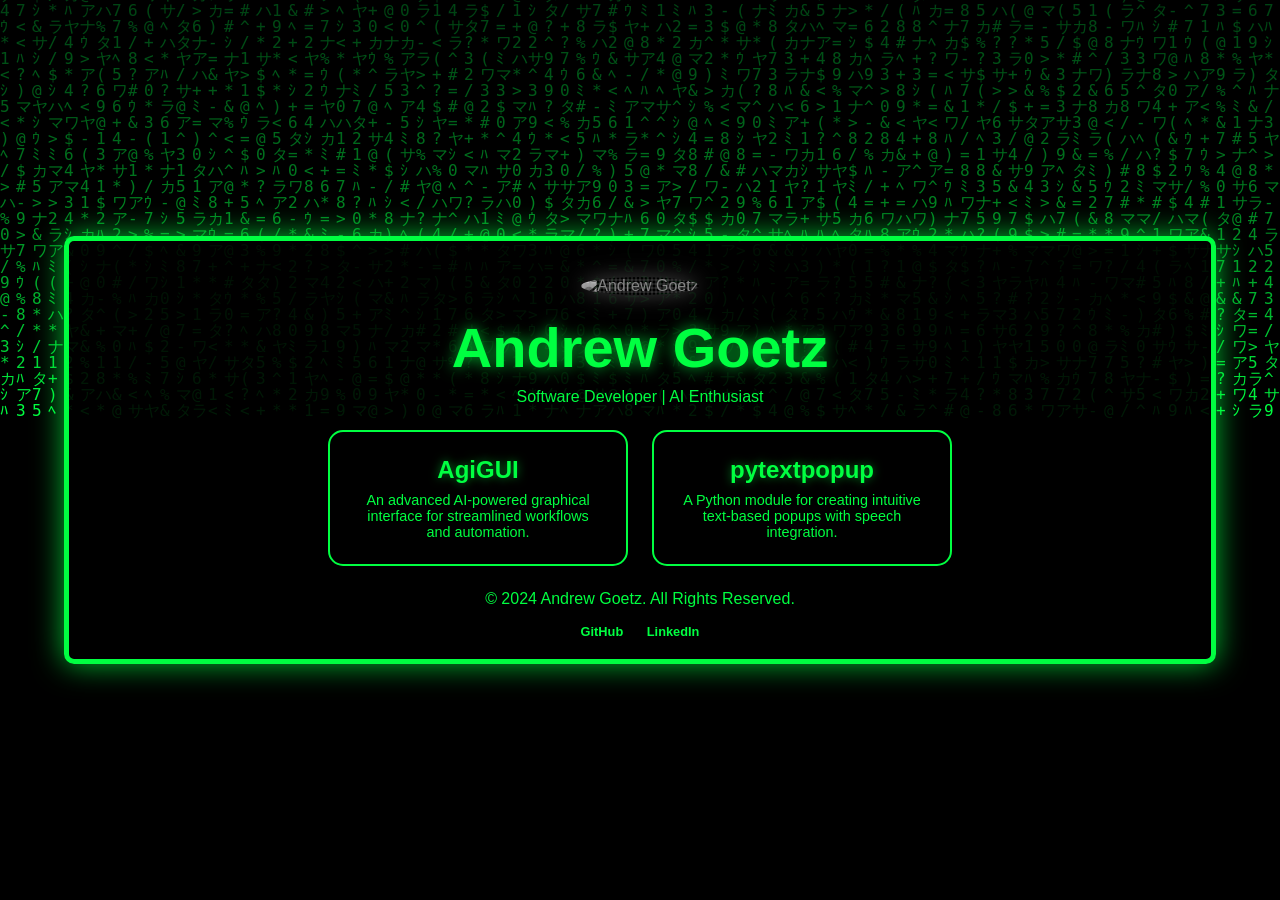
==== index.html @ 952d190f "Update index.html" ====
<!DOCTYPE html>
<html lang="en">
<head>
    <!-- Meta Tags -->
    <meta charset="UTF-8">
    <meta name="viewport" content="width=device-width, initial-scale=1.0">
    <title>Andrew Goetz | AI Developer</title>
    <style>
        /* General Styling */
        * {
            margin: 0;
            padding: 0;
            box-sizing: border-box;
            font-family: 'Roboto', sans-serif;
        }

        body {
            background-color: #000;
            color: #00FF41;
            display: flex;
            flex-direction: column;
            align-items: center;
            justify-content: center;
            min-height: 100vh;
            overflow-x: hidden;
        }

        /* Semi-Transparent Monitor */
        .monitor {
            width: 90%;
            max-width: 1200px;
            padding: 20px;
            background-color: rgba(0, 0, 0, 0.9);
            border: 5px solid #00FF41;
            border-radius: 10px;
            box-shadow: 0px 0px 30px rgba(0, 255, 65, 0.75);
            text-align: center;
            position: relative;
            z-index: 10;
        }

        header {
            margin-bottom: 1.5rem;
        }

        h1 {
            font-size: 2.5rem;
            font-weight: 800;
            color: #00FF41;
            text-shadow: 0px 0px 15px rgba(0, 255, 65, 0.75);
            animation: pulseGlow 2s infinite ease-in-out;
        }

        @keyframes pulseGlow {
            0%, 100% {
                text-shadow: 0px 0px 15px rgba(0, 255, 65, 0.75);
            }
            50% {
                text-shadow: 0px 0px 25px rgba(0, 255, 65, 1);
            }
        }

        p {
            font-size: 1rem;
            margin-top: 0.5rem;
            color: #00FF41;
        }

        .avatar {
            position: relative;
            border-radius: 50%;
            width: 120px;
            height: 120px;
            margin: 1rem auto;
            overflow: hidden;
            transition: transform 0.6s ease;
            box-shadow: 0 0 20px rgba(0, 255, 65, 0.5);
            /* Apply Matrix effect */
            filter: grayscale(100%) brightness(0.7) contrast(1.2) hue-rotate(90deg);
        }

        .avatar::after {
            content: '';
            position: absolute;
            top: 0;
            left: 0;
            width: 100%;
            height: 100%;
            /* Simulate Matrix code overlay using CSS gradients */
            background: repeating-linear-gradient(
                transparent,
                transparent 2px,
                rgba(0, 255, 65, 0.2) 2px,
                rgba(0, 255, 65, 0.2) 4px
            ),
            repeating-linear-gradient(
                90deg,
                transparent,
                transparent 2px,
                rgba(0, 255, 65, 0.2) 2px,
                rgba(0, 255, 65, 0.2) 4px
            );
            mix-blend-mode: overlay;
            pointer-events: none;
        }

        .avatar:hover {
            transform: scale(1.1) rotate(360deg);
        }

        /* Project Cards */
        .projects {
            margin-top: 1.5rem;
            display: flex;
            flex-direction: column;
            gap: 1.5rem;
            align-items: center;
        }

        .project {
            background-color: rgba(0, 0, 0, 0.9);
            padding: 1.5rem;
            border-radius: 15px;
            width: 100%;
            max-width: 300px;
            text-align: center;
            transition: transform 0.3s ease-in-out, box-shadow 0.3s ease;
            border: 2px solid #00FF41;
            color: inherit; /* Ensure text color is inherited */
            text-decoration: none; /* Remove underline from links */
            display: block;
        }

        .project:hover {
            transform: scale(1.05);
            box-shadow: 0px 0px 25px rgba(0, 255, 65, 0.7);
        }

        .project h2,
        .project p {
            text-decoration: none;
            font-weight: normal; /* Ensure text is not bold */
        }

        .project h2 {
            font-size: 1.5rem;
            color: #00FF41;
            text-shadow: 0 0 10px rgba(0, 255, 65, 0.5);
            font-weight: bold; /* Keep the project title bold */
        }

        .project p {
            margin-top: 0.5rem;
            font-size: 0.9rem;
            color: #00FF41;
        }

        /* Hyperlink Styling */
        a {
            color: #00FF41;
            text-decoration: none;
        }

        /* Apply bold font weight to specific links */
        .footer-link {
            font-weight: bold;
        }

        /* Underline on hover for footer links */
        .footer-link:hover {
            text-decoration: underline;
        }

        footer {
            margin-top: 1.5rem;
            color: #888;
            font-size: 0.8rem;
        }

        .social-links {
            margin-top: 1rem;
        }

        .social-links a {
            margin: 0 10px;
            color: #00FF41;
            text-decoration: none;
            transition: transform 0.3s ease;
            font-weight: bold;
        }

        .social-links a:hover {
            transform: scale(1.1);
            text-decoration: underline;
        }

        /* Matrix Falling Code */
        .matrix-canvas {
            position: fixed;
            top: 0;
            left: 0;
            width: 100%;
            height: 100%;
            z-index: -1;
            background: #000;
        }

        /* Media Queries for Larger Screens */
        @media (min-width: 768px) {
            h1 {
                font-size: 3rem;
            }
            .projects {
                flex-direction: row;
                flex-wrap: wrap;
                justify-content: center;
            }
            .project {
                width: calc(50% - 1rem);
            }
        }

        @media (min-width: 1024px) {
            h1 {
                font-size: 3.5rem;
            }
            .project {
                width: calc(33.333% - 1rem);
            }
        }
    </style>
</head>
<body>

<canvas class="matrix-canvas"></canvas>

<div class="monitor">
    <header>
        <img src="https://avatars.githubusercontent.com/u/8998358?s=400&u=fa784999fd34e27a6d430477d4981aa7e7bd2e00&v=4" alt="Andrew Goetz" class="avatar">
        <h1>Andrew Goetz</h1>
        <p>Software Developer | AI Enthusiast</p>
    </header>

    <main class="projects">
        <a href="https://www.agigui.com" target="_blank" class="project">
            <h2>AgiGUI</h2>
            <p>An advanced AI-powered graphical interface for streamlined workflows and automation.</p>
        </a>
        <a href="https://pypi.org/project/pytextpopup/" target="_blank" class="project">
            <h2>pytextpopup</h2>
            <p>A Python module for creating intuitive text-based popups with speech integration.</p>
        </a>
    </main>

    <footer>
        <p>&copy; 2024 Andrew Goetz. All Rights Reserved.</p>
        <div class="social-links">
            <a href="https://github.com/andrew-goetz-com" target="_blank" class="footer-link">GitHub</a>
            <a href="https://www.linkedin.com/in/andrewgoetz/" target="_blank" class="footer-link">LinkedIn</a>
        </div>
    </footer>
</div>

<!-- Matrix Falling Code Effect -->
<script>
    const canvas = document.querySelector('.matrix-canvas');
    const ctx = canvas.getContext('2d');

    // Matrix characters from the movie (Japanese katakana and other symbols)
    const matrixChars = 'アカサタナハマヤラワ0123456789ﾊﾐﾍｳｼ*+-/<=>?@#$%^&*()';
    const fontSize = 16;
    let columns;
    let drops;

    // Function to initialize the canvas and drops
    function initializeMatrix() {
        // Full screen canvas
        canvas.width = window.innerWidth;
        canvas.height = window.innerHeight;

        columns = Math.floor(canvas.width / fontSize);
        // Reset drops array
        drops = Array(columns).fill(0);
    }

    // Draw the characters
    function drawMatrix() {
        // Fade the canvas slightly to create the trail effect
        ctx.fillStyle = 'rgba(0, 0, 0, 0.05)';
        ctx.fillRect(0, 0, canvas.width, canvas.height);

        ctx.fillStyle = '#00FF41'; // Green code
        ctx.font = `${fontSize}px monospace`;

        // Loop over drops
        for (let i = 0; i < drops.length; i++) {
            const text = matrixChars.charAt(Math.floor(Math.random() * matrixChars.length));
            const x = i * fontSize;
            const y = drops[i] * fontSize;

            ctx.fillText(text, x, y);

            // Reset drop to top after it passes the bottom randomly
            if (y > canvas.height && Math.random() > 0.975) {
                drops[i] = 0;
            }

            // Increment Y coordinate
            drops[i]++;
        }
    }

    // Initialize and start the animation
    initializeMatrix();
    setInterval(drawMatrix, 50);

    // Reinitialize on window resize
    window.addEventListener('resize', () => {
        initializeMatrix();
    });
</script>

</body>
</html>
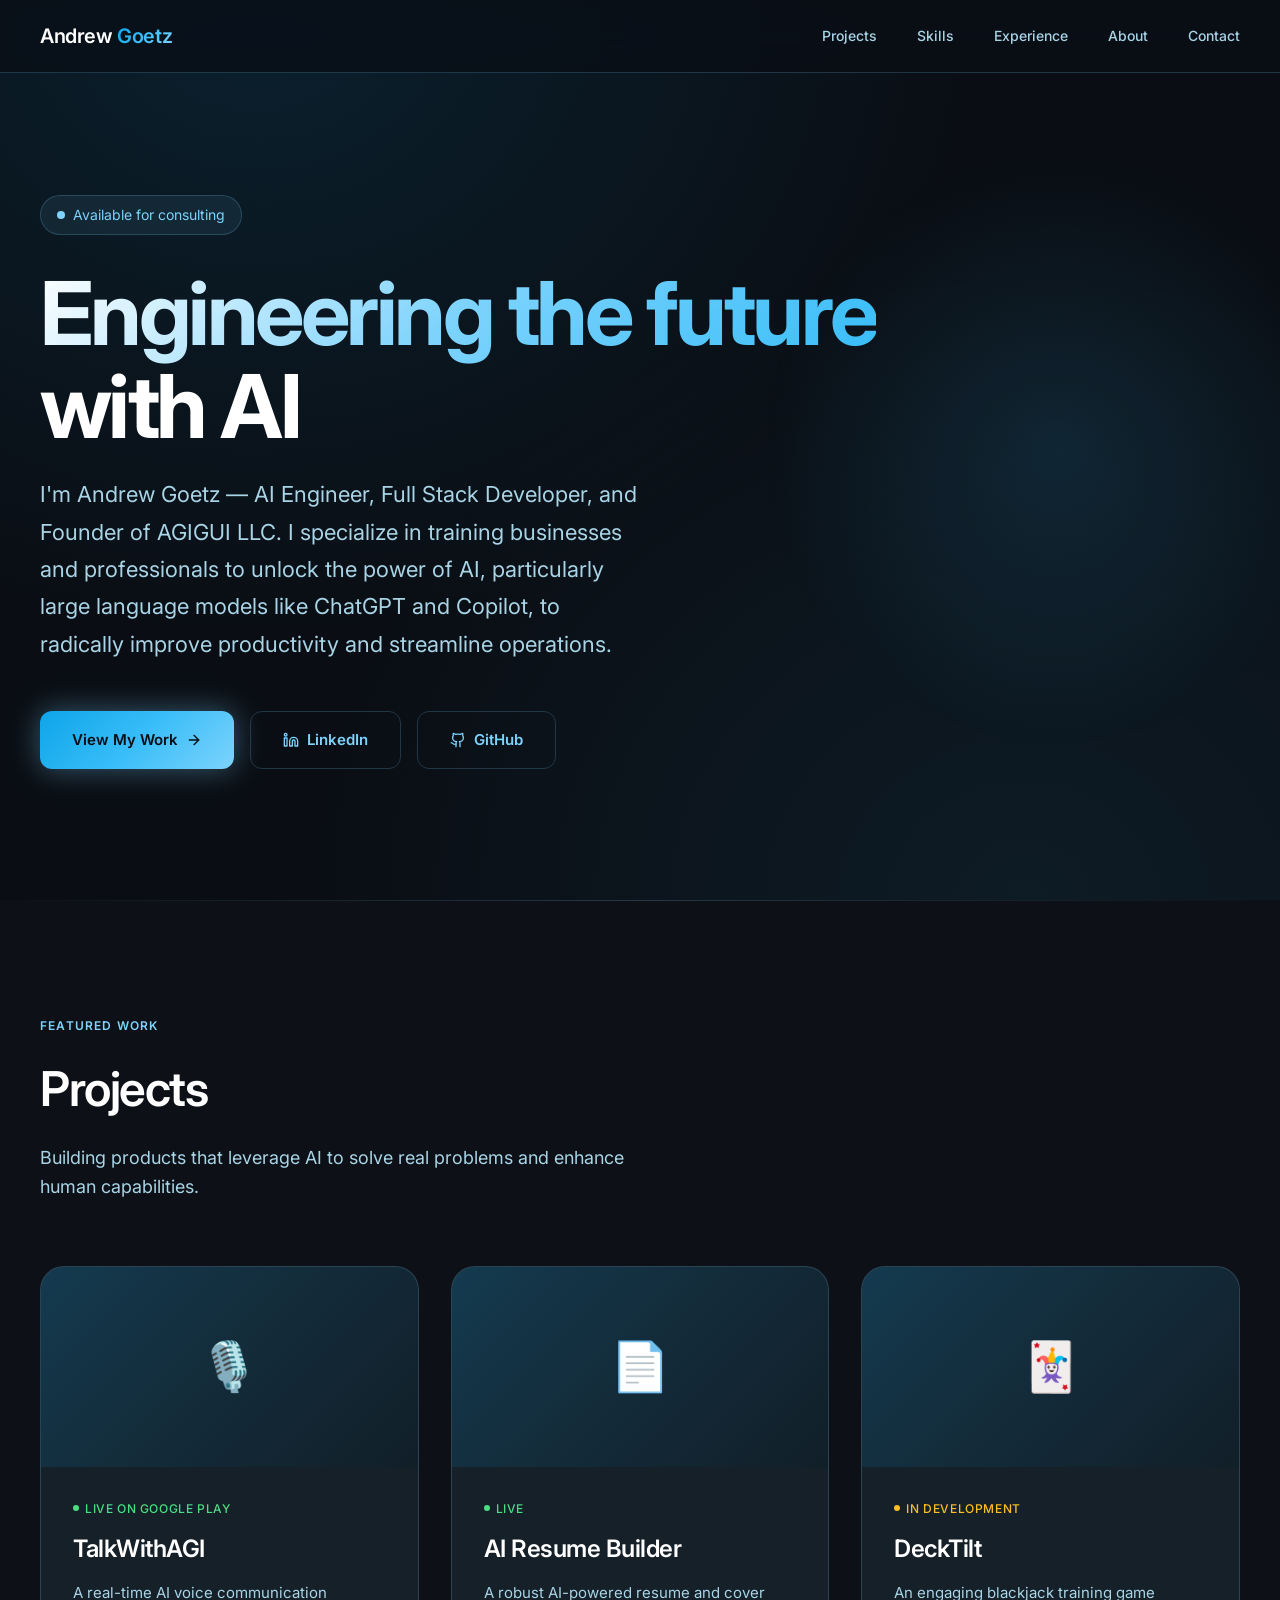
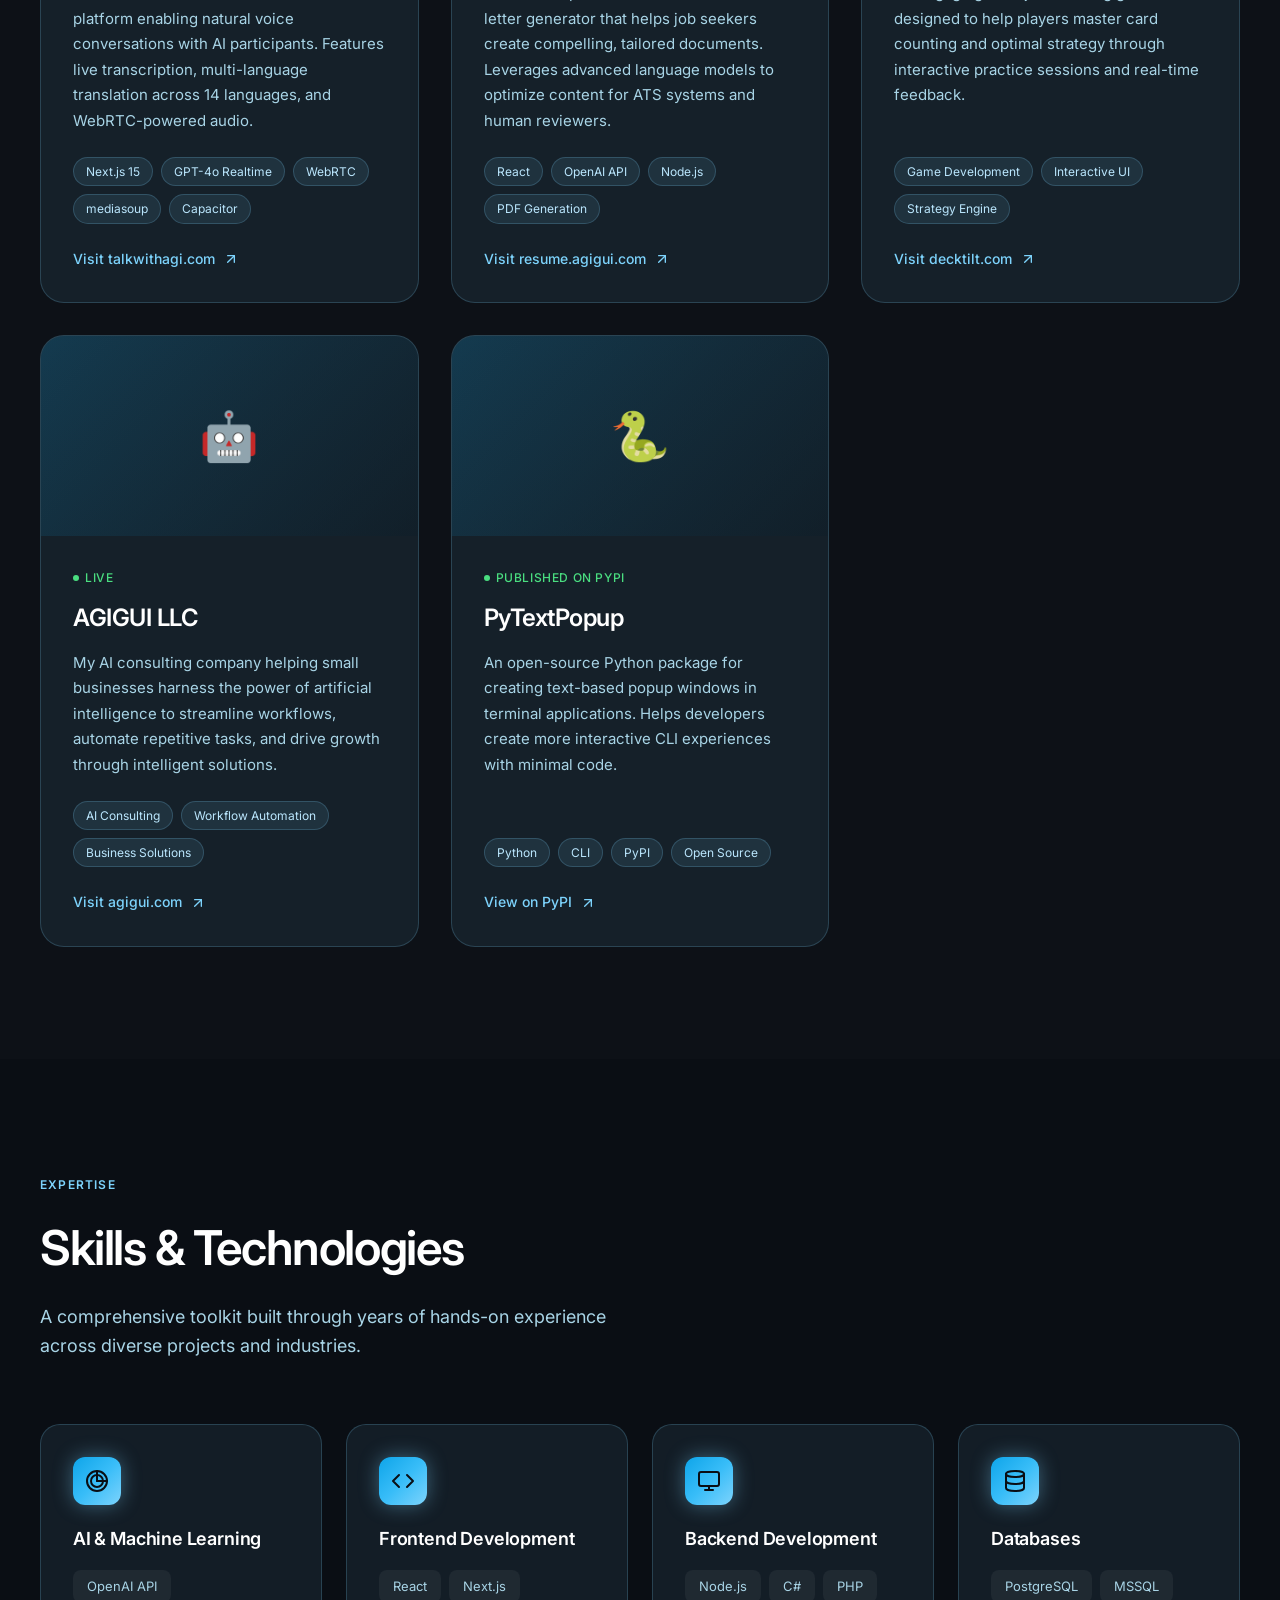
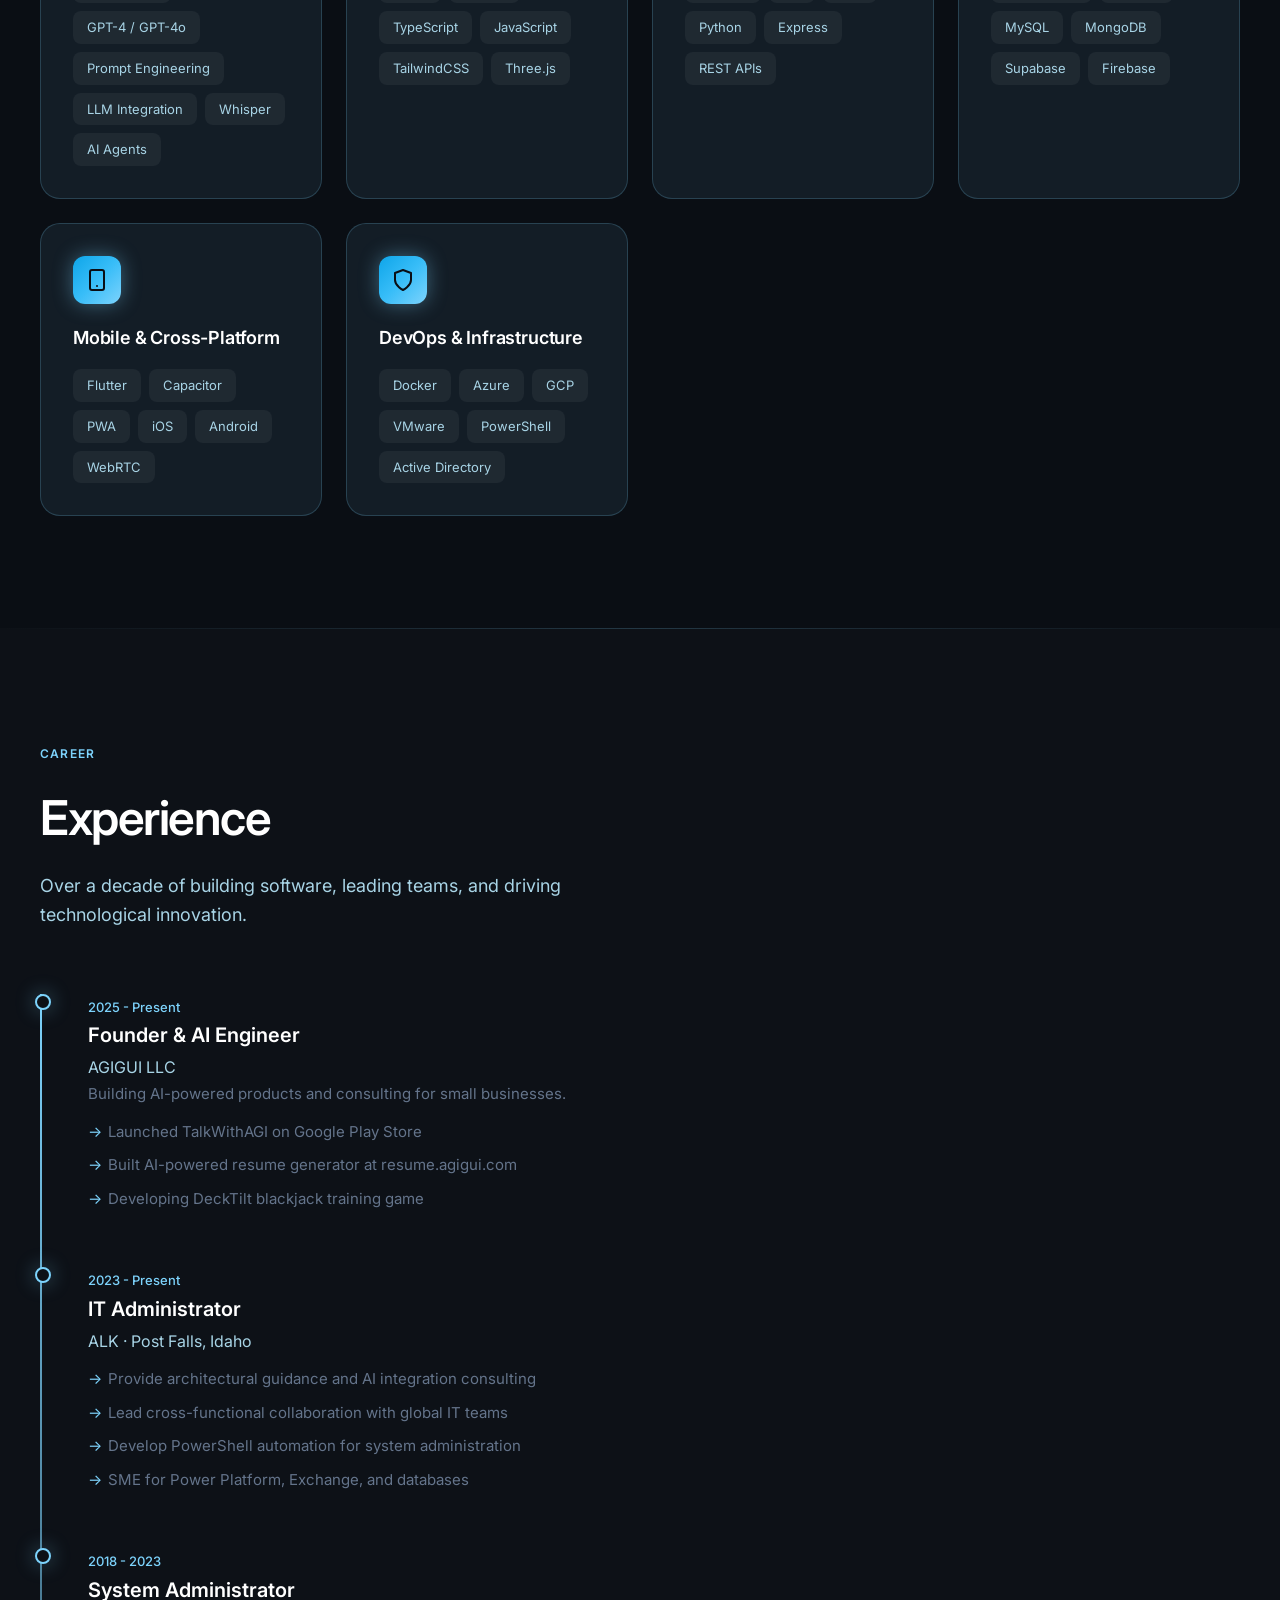
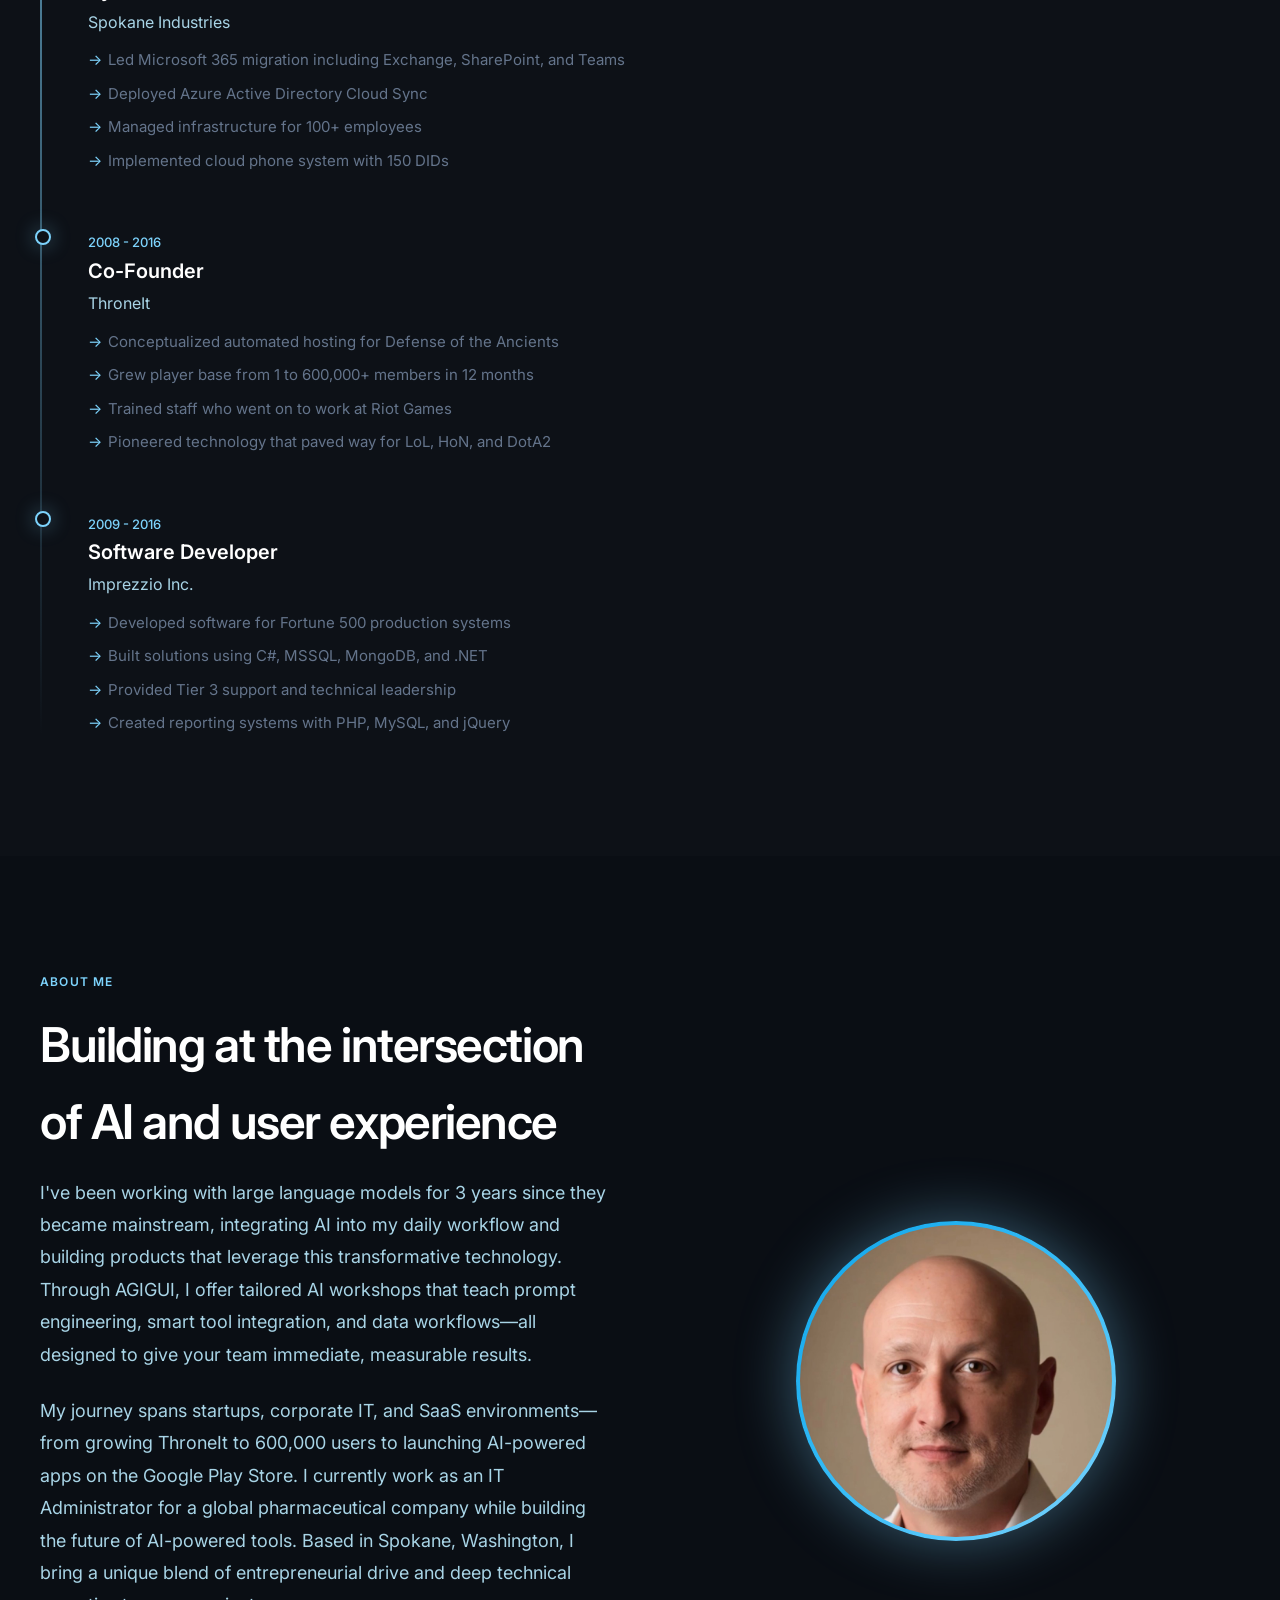
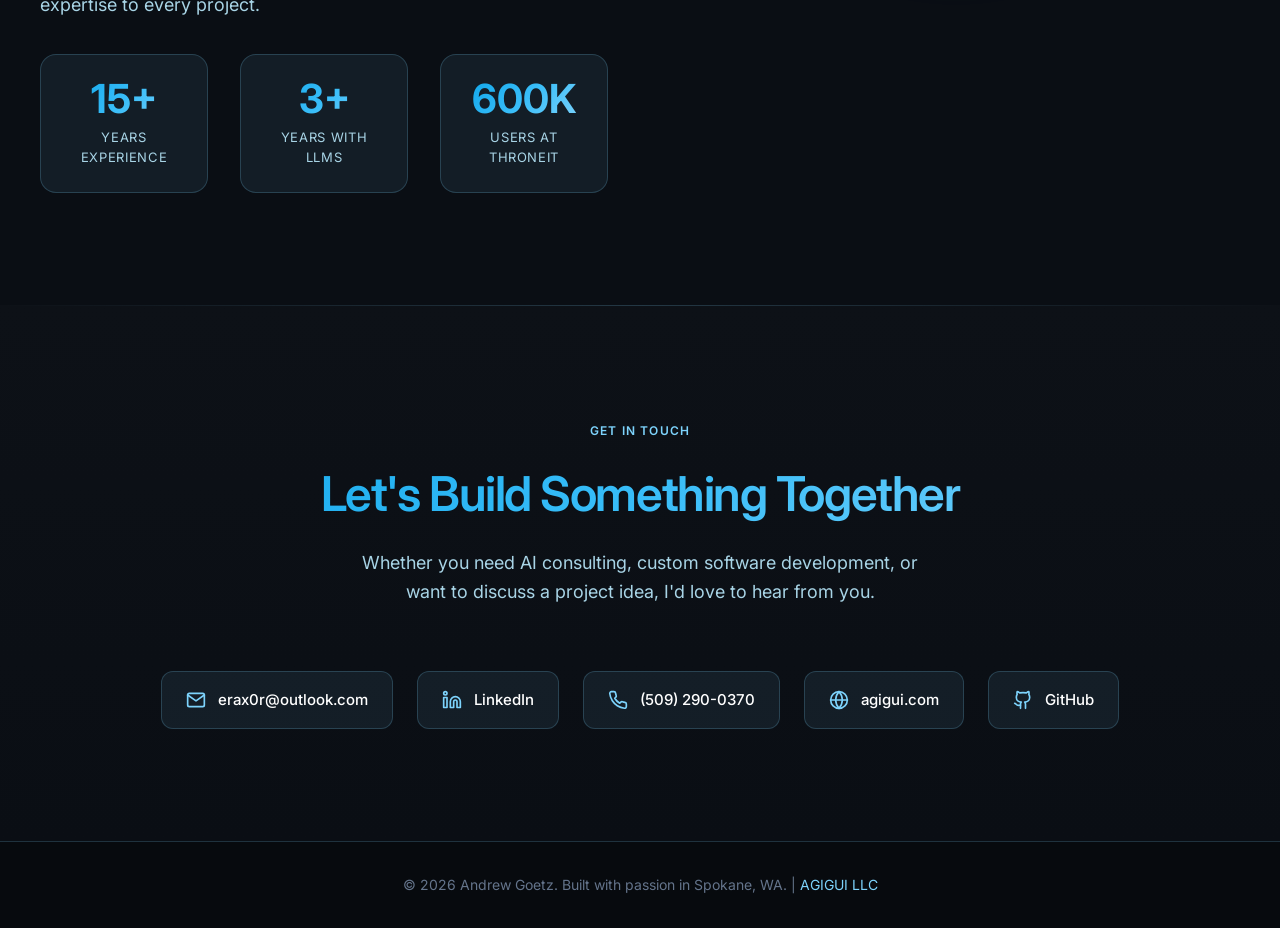
==== commit 22112338: "Add project documentation for TalkWithAGI technology stack and architecture" ====
--- a/index.html
+++ b/index.html
@@ -1,324 +1,1341 @@
 <!DOCTYPE html>
 <html lang="en">
 <head>
-    <!-- Meta Tags -->
     <meta charset="UTF-8">
     <meta name="viewport" content="width=device-width, initial-scale=1.0">
-    <title>Andrew Goetz | AI Developer</title>
+    <title>Andrew Goetz | AI Engineer & Full Stack Developer</title>
+    <meta name="description" content="Andrew Goetz - AI Engineer, Full Stack Developer, and Founder of AGIGUI LLC. Building intelligent solutions that transform how people work.">
+    <link rel="preconnect" href="https://fonts.googleapis.com">
+    <link rel="preconnect" href="https://fonts.gstatic.com" crossorigin>
+    <link href="https://fonts.googleapis.com/css2?family=Inter:wght@300;400;500;600;700&display=swap" rel="stylesheet">
     <style>
-        /* General Styling */
         * {
             margin: 0;
             padding: 0;
             box-sizing: border-box;
-            font-family: 'Roboto', sans-serif;
+        }
+
+        :root {
+            --primary: #ffffff;
+            --secondary: #a8d4e6;
+            --accent: #7dd3fc;
+            --accent-light: #bae6fd;
+            --accent-glow: rgba(125, 211, 252, 0.4);
+            --background: #0a0e14;
+            --background-alt: #0d1117;
+            --surface: rgba(255, 255, 255, 0.03);
+            --glass: rgba(125, 211, 252, 0.08);
+            --glass-border: rgba(125, 211, 252, 0.2);
+            --ice-gradient: linear-gradient(135deg, #0ea5e9, #38bdf8, #7dd3fc);
+            --text-muted: #64748b;
+        }
+
+        html {
+            scroll-behavior: smooth;
         }
 
         body {
-            background-color: #000;
-            color: #00FF41;
+            font-family: 'Inter', -apple-system, BlinkMacSystemFont, sans-serif;
+            background: var(--background);
+            background-image: 
+                radial-gradient(ellipse at 20% 0%, rgba(14, 165, 233, 0.12) 0%, transparent 50%),
+                radial-gradient(ellipse at 80% 100%, rgba(56, 189, 248, 0.08) 0%, transparent 50%);
+            background-attachment: fixed;
+            color: var(--primary);
+            line-height: 1.6;
+            -webkit-font-smoothing: antialiased;
+            -moz-osx-font-smoothing: grayscale;
+        }
+
+        /* Navigation */
+        nav {
+            position: fixed;
+            top: 0;
+            left: 0;
+            right: 0;
+            padding: 1.25rem 2rem;
+            background: rgba(10, 14, 20, 0.8);
+            backdrop-filter: saturate(180%) blur(20px);
+            -webkit-backdrop-filter: saturate(180%) blur(20px);
+            border-bottom: 1px solid var(--glass-border);
+            z-index: 1000;
+        }
+
+        .nav-content {
+            max-width: 1200px;
+            margin: 0 auto;
+            display: flex;
+            justify-content: space-between;
+            align-items: center;
+        }
+
+        .logo {
+            font-size: 1.25rem;
+            font-weight: 600;
+            letter-spacing: -0.02em;
+            color: var(--primary);
+        }
+
+        .logo span {
+            background: var(--ice-gradient);
+            -webkit-background-clip: text;
+            -webkit-text-fill-color: transparent;
+            background-clip: text;
+        }
+
+        .nav-links {
+            display: flex;
+            gap: 2.5rem;
+            list-style: none;
+        }
+
+        .nav-links a {
+            text-decoration: none;
+            color: var(--secondary);
+            font-size: 0.875rem;
+            font-weight: 500;
+            transition: all 0.3s ease;
+            position: relative;
+        }
+
+        .nav-links a::after {
+            content: '';
+            position: absolute;
+            bottom: -4px;
+            left: 0;
+            width: 0;
+            height: 2px;
+            background: var(--ice-gradient);
+            transition: width 0.3s ease;
+        }
+
+        .nav-links a:hover {
+            color: var(--accent);
+        }
+
+        .nav-links a:hover::after {
+            width: 100%;
+        }
+
+        /* Hero Section */
+        .hero {
+            min-height: 100vh;
             display: flex;
             flex-direction: column;
+            justify-content: center;
+            padding: 8rem 2rem 4rem;
+            position: relative;
+            overflow: hidden;
+        }
+
+        .hero-content {
+            max-width: 1200px;
+            margin: 0 auto;
+            width: 100%;
+        }
+
+        .hero-badge {
+            display: inline-flex;
             align-items: center;
-            justify-content: center;
-            min-height: 100vh;
-            overflow-x: hidden;
-        }
-
-        /* Semi-Transparent Monitor */
-        .monitor {
-            width: 90%;
+            gap: 0.5rem;
+            padding: 0.5rem 1rem;
+            background: var(--glass);
+            border: 1px solid var(--glass-border);
+            border-radius: 100px;
+            font-size: 0.875rem;
+            color: var(--accent);
+            margin-bottom: 2rem;
+        }
+
+        .hero-badge::before {
+            content: '';
+            width: 8px;
+            height: 8px;
+            background: var(--accent);
+            border-radius: 50%;
+            animation: pulse 2s infinite;
+        }
+
+        @keyframes pulse {
+            0%, 100% { opacity: 1; }
+            50% { opacity: 0.5; }
+        }
+
+        .hero h1 {
+            font-size: clamp(3rem, 8vw, 5.5rem);
+            font-weight: 700;
+            letter-spacing: -0.04em;
+            line-height: 1.05;
+            margin-bottom: 1.5rem;
+            max-width: 900px;
+        }
+
+        .hero h1 .gradient-text {
+            background: linear-gradient(135deg, #ffffff 0%, #7dd3fc 50%, #38bdf8 100%);
+            -webkit-background-clip: text;
+            -webkit-text-fill-color: transparent;
+            background-clip: text;
+        }
+
+        .hero-description {
+            font-size: clamp(1.125rem, 2.5vw, 1.375rem);
+            color: var(--secondary);
+            max-width: 600px;
+            margin-bottom: 3rem;
+            font-weight: 400;
+            line-height: 1.7;
+        }
+
+        .hero-cta {
+            display: flex;
+            gap: 1rem;
+            flex-wrap: wrap;
+        }
+
+        .btn-primary {
+            display: inline-flex;
+            align-items: center;
+            gap: 0.5rem;
+            padding: 1rem 2rem;
+            background: var(--ice-gradient);
+            color: var(--background);
+            text-decoration: none;
+            font-size: 0.9375rem;
+            font-weight: 600;
+            border-radius: 12px;
+            transition: all 0.3s ease;
+            box-shadow: 0 0 30px var(--accent-glow);
+        }
+
+        .btn-primary:hover {
+            transform: translateY(-2px);
+            box-shadow: 0 0 50px var(--accent-glow), 0 10px 40px rgba(125, 211, 252, 0.2);
+        }
+
+        .btn-secondary {
+            display: inline-flex;
+            align-items: center;
+            gap: 0.5rem;
+            padding: 1rem 2rem;
+            background: transparent;
+            color: var(--accent);
+            text-decoration: none;
+            font-size: 0.9375rem;
+            font-weight: 600;
+            border-radius: 12px;
+            border: 1px solid var(--glass-border);
+            transition: all 0.3s ease;
+        }
+
+        .btn-secondary:hover {
+            background: var(--glass);
+            border-color: var(--accent);
+            transform: translateY(-2px);
+        }
+
+        .hero-visual {
+            position: absolute;
+            right: -10%;
+            top: 50%;
+            transform: translateY(-50%);
+            width: 700px;
+            height: 700px;
+            background: radial-gradient(circle at center, rgba(56, 189, 248, 0.15) 0%, transparent 60%);
+            pointer-events: none;
+            opacity: 0.8;
+        }
+
+        /* Section Styles */
+        section {
+            padding: 7rem 2rem;
+        }
+
+        .container {
             max-width: 1200px;
-            padding: 20px;
-            background-color: rgba(0, 0, 0, 0.9);
-            border: 5px solid #00FF41;
-            border-radius: 10px;
-            box-shadow: 0px 0px 30px rgba(0, 255, 65, 0.75);
-            text-align: center;
+            margin: 0 auto;
+        }
+
+        .section-label {
+            display: inline-block;
+            font-size: 0.75rem;
+            font-weight: 600;
+            text-transform: uppercase;
+            letter-spacing: 0.1em;
+            color: var(--accent);
+            margin-bottom: 1rem;
+        }
+
+        .section-title {
+            font-size: clamp(2rem, 5vw, 3rem);
+            font-weight: 600;
+            letter-spacing: -0.03em;
+            margin-bottom: 1rem;
+        }
+
+        .section-subtitle {
+            font-size: 1.125rem;
+            color: var(--secondary);
+            max-width: 600px;
+            margin-bottom: 4rem;
+        }
+
+        /* Projects Section */
+        .projects {
+            background: var(--background-alt);
             position: relative;
-            z-index: 10;
-        }
-
-        header {
-            margin-bottom: 1.5rem;
-        }
-
-        h1 {
-            font-size: 2.5rem;
-            font-weight: 800;
-            color: #00FF41;
-            text-shadow: 0px 0px 15px rgba(0, 255, 65, 0.75);
-            animation: pulseGlow 2s infinite ease-in-out;
-        }
-
-        @keyframes pulseGlow {
-            0%, 100% {
-                text-shadow: 0px 0px 15px rgba(0, 255, 65, 0.75);
-            }
-            50% {
-                text-shadow: 0px 0px 25px rgba(0, 255, 65, 1);
-            }
-        }
-
-        p {
-            font-size: 1rem;
-            margin-top: 0.5rem;
-            color: #00FF41;
-        }
-
-        .avatar {
-            position: relative;
-            border-radius: 50%;
-            width: 120px;
-            height: 120px;
-            margin: 1rem auto;
-            overflow: hidden;
-            transition: transform 0.6s ease;
-            box-shadow: 0 0 20px rgba(0, 255, 65, 0.5);
-            /* Apply Matrix effect */
-            filter: grayscale(100%) brightness(0.7) contrast(1.2) hue-rotate(90deg);
-        }
-
-        .avatar::after {
+        }
+
+        .projects::before {
             content: '';
             position: absolute;
             top: 0;
             left: 0;
+            right: 0;
+            height: 1px;
+            background: linear-gradient(90deg, transparent, var(--glass-border), transparent);
+        }
+
+        .projects-grid {
+            display: grid;
+            grid-template-columns: repeat(auto-fit, minmax(350px, 1fr));
+            gap: 2rem;
+        }
+
+        .project-card {
+            background: var(--glass);
+            border-radius: 1.5rem;
+            overflow: hidden;
+            border: 1px solid var(--glass-border);
+            transition: all 0.4s ease;
+            display: flex;
+            flex-direction: column;
+        }
+
+        .project-card:hover {
+            transform: translateY(-8px);
+            box-shadow: 0 20px 60px rgba(125, 211, 252, 0.12);
+            border-color: var(--accent);
+        }
+
+        .project-image {
+            width: 100%;
+            height: 200px;
+            background: linear-gradient(135deg, rgba(14, 165, 233, 0.2) 0%, rgba(56, 189, 248, 0.1) 100%);
+            display: flex;
+            align-items: center;
+            justify-content: center;
+            position: relative;
+            overflow: hidden;
+        }
+
+        .project-image::before {
+            content: '';
+            position: absolute;
+            inset: 0;
+            background: linear-gradient(135deg, transparent 0%, rgba(10, 14, 20, 0.5) 100%);
+        }
+
+        .project-icon {
+            font-size: 3rem;
+            z-index: 1;
+        }
+
+        .project-content {
+            padding: 2rem;
+            flex: 1;
+            display: flex;
+            flex-direction: column;
+        }
+
+        .project-status {
+            display: inline-flex;
+            align-items: center;
+            gap: 0.375rem;
+            font-size: 0.75rem;
+            font-weight: 500;
+            text-transform: uppercase;
+            letter-spacing: 0.05em;
+            margin-bottom: 0.75rem;
+        }
+
+        .project-status.live {
+            color: #4ade80;
+        }
+
+        .project-status.live::before {
+            content: '';
+            width: 6px;
+            height: 6px;
+            background: #4ade80;
+            border-radius: 50%;
+        }
+
+        .project-status.development {
+            color: #fbbf24;
+        }
+
+        .project-status.development::before {
+            content: '';
+            width: 6px;
+            height: 6px;
+            background: #fbbf24;
+            border-radius: 50%;
+        }
+
+        .project-card h3 {
+            font-size: 1.5rem;
+            font-weight: 600;
+            margin-bottom: 0.75rem;
+            letter-spacing: -0.02em;
+        }
+
+        .project-card p {
+            color: var(--secondary);
+            font-size: 0.9375rem;
+            line-height: 1.7;
+            margin-bottom: 1.5rem;
+            flex: 1;
+        }
+
+        .project-tech {
+            display: flex;
+            flex-wrap: wrap;
+            gap: 0.5rem;
+            margin-bottom: 1.5rem;
+        }
+
+        .tech-tag {
+            padding: 0.25rem 0.75rem;
+            background: rgba(125, 211, 252, 0.1);
+            border: 1px solid rgba(125, 211, 252, 0.2);
+            border-radius: 100px;
+            font-size: 0.75rem;
+            color: var(--accent-light);
+        }
+
+        .project-link {
+            display: inline-flex;
+            align-items: center;
+            gap: 0.5rem;
+            color: var(--accent);
+            text-decoration: none;
+            font-weight: 500;
+            font-size: 0.875rem;
+            transition: gap 0.3s ease;
+        }
+
+        .project-link:hover {
+            gap: 0.75rem;
+        }
+
+        .project-link svg {
+            width: 16px;
+            height: 16px;
+        }
+
+        /* Skills Section */
+        .skills {
+            position: relative;
+        }
+
+        .skills-grid {
+            display: grid;
+            grid-template-columns: repeat(auto-fit, minmax(280px, 1fr));
+            gap: 1.5rem;
+        }
+
+        .skill-category {
+            background: var(--glass);
+            padding: 2rem;
+            border-radius: 1.25rem;
+            border: 1px solid var(--glass-border);
+            transition: all 0.3s ease;
+        }
+
+        .skill-category:hover {
+            border-color: rgba(125, 211, 252, 0.4);
+            background: rgba(125, 211, 252, 0.08);
+        }
+
+        .skill-icon {
+            width: 48px;
+            height: 48px;
+            background: var(--ice-gradient);
+            border-radius: 12px;
+            display: flex;
+            align-items: center;
+            justify-content: center;
+            margin-bottom: 1.25rem;
+            box-shadow: 0 0 20px var(--accent-glow);
+        }
+
+        .skill-icon svg {
+            width: 24px;
+            height: 24px;
+            stroke: var(--background);
+        }
+
+        .skill-category h3 {
+            font-size: 1.125rem;
+            font-weight: 600;
+            margin-bottom: 1rem;
+            letter-spacing: -0.01em;
+        }
+
+        .skill-list {
+            display: flex;
+            flex-wrap: wrap;
+            gap: 0.5rem;
+        }
+
+        .skill-item {
+            padding: 0.375rem 0.875rem;
+            background: rgba(255, 255, 255, 0.05);
+            border-radius: 8px;
+            font-size: 0.8125rem;
+            color: var(--secondary);
+        }
+
+        /* Experience Section */
+        .experience {
+            background: var(--background-alt);
+            position: relative;
+        }
+
+        .experience::before {
+            content: '';
+            position: absolute;
+            top: 0;
+            left: 0;
+            right: 0;
+            height: 1px;
+            background: linear-gradient(90deg, transparent, var(--glass-border), transparent);
+        }
+
+        .timeline {
+            position: relative;
+            max-width: 900px;
+        }
+
+        .timeline::before {
+            content: '';
+            position: absolute;
+            left: 0;
+            top: 0;
+            bottom: 0;
+            width: 2px;
+            background: linear-gradient(180deg, var(--accent), transparent);
+        }
+
+        .timeline-item {
+            position: relative;
+            padding-left: 3rem;
+            padding-bottom: 3rem;
+        }
+
+        .timeline-item:last-child {
+            padding-bottom: 0;
+        }
+
+        .timeline-item::before {
+            content: '';
+            position: absolute;
+            left: -5px;
+            top: 0;
+            width: 12px;
+            height: 12px;
+            background: var(--background-alt);
+            border: 2px solid var(--accent);
+            border-radius: 50%;
+            box-shadow: 0 0 20px var(--accent-glow);
+        }
+
+        .timeline-date {
+            font-size: 0.8125rem;
+            color: var(--accent);
+            font-weight: 500;
+            margin-bottom: 0.5rem;
+        }
+
+        .timeline-item h3 {
+            font-size: 1.25rem;
+            font-weight: 600;
+            margin-bottom: 0.25rem;
+        }
+
+        .timeline-company {
+            font-size: 1rem;
+            color: var(--secondary);
+            margin-bottom: 1rem;
+        }
+
+        .timeline-description {
+            color: var(--text-muted);
+            font-size: 0.9375rem;
+            line-height: 1.7;
+        }
+
+        .timeline-description ul {
+            list-style: none;
+            margin-top: 0.75rem;
+        }
+
+        .timeline-description li {
+            position: relative;
+            padding-left: 1.25rem;
+            margin-bottom: 0.5rem;
+        }
+
+        .timeline-description li::before {
+            content: '→';
+            position: absolute;
+            left: 0;
+            color: var(--accent);
+        }
+
+        /* About Section */
+        .about {
+            position: relative;
+        }
+
+        .about-content {
+            display: grid;
+            grid-template-columns: 1fr 1fr;
+            gap: 4rem;
+            align-items: center;
+        }
+
+        .about-text p {
+            font-size: 1.125rem;
+            color: var(--secondary);
+            line-height: 1.8;
+            margin-bottom: 1.5rem;
+        }
+
+        .about-text p:last-of-type {
+            margin-bottom: 2rem;
+        }
+
+        .about-stats {
+            display: grid;
+            grid-template-columns: repeat(3, 1fr);
+            gap: 2rem;
+        }
+
+        .stat {
+            text-align: center;
+            padding: 1.5rem;
+            background: var(--glass);
+            border-radius: 1rem;
+            border: 1px solid var(--glass-border);
+        }
+
+        .stat-number {
+            font-size: 2.5rem;
+            font-weight: 700;
+            background: var(--ice-gradient);
+            -webkit-background-clip: text;
+            -webkit-text-fill-color: transparent;
+            background-clip: text;
+            line-height: 1;
+            margin-bottom: 0.5rem;
+        }
+
+        .stat-label {
+            font-size: 0.8125rem;
+            color: var(--secondary);
+            text-transform: uppercase;
+            letter-spacing: 0.05em;
+        }
+
+        .about-visual {
+            position: relative;
+            display: flex;
+            justify-content: center;
+            align-items: center;
+        }
+
+        .about-image-container {
+            width: 320px;
+            height: 320px;
+            border-radius: 50%;
+            background: var(--ice-gradient);
+            padding: 4px;
+            position: relative;
+            box-shadow: 0 0 60px var(--accent-glow);
+        }
+
+        .about-image-inner {
             width: 100%;
             height: 100%;
-            /* Simulate Matrix code overlay using CSS gradients */
-            background: repeating-linear-gradient(
-                transparent,
-                transparent 2px,
-                rgba(0, 255, 65, 0.2) 2px,
-                rgba(0, 255, 65, 0.2) 4px
-            ),
-            repeating-linear-gradient(
-                90deg,
-                transparent,
-                transparent 2px,
-                rgba(0, 255, 65, 0.2) 2px,
-                rgba(0, 255, 65, 0.2) 4px
-            );
-            mix-blend-mode: overlay;
-            pointer-events: none;
-        }
-
-        .avatar:hover {
-            transform: scale(1.1) rotate(360deg);
-        }
-
-        /* Project Cards */
-        .projects {
-            margin-top: 1.5rem;
-            display: flex;
-            flex-direction: column;
-            gap: 1.5rem;
-            align-items: center;
-        }
-
-        .project {
-            background-color: rgba(0, 0, 0, 0.9);
-            padding: 1.5rem;
-            border-radius: 15px;
+            border-radius: 50%;
+            overflow: hidden;
+        }
+
+        .about-image-inner img {
             width: 100%;
-            max-width: 300px;
+            height: 100%;
+            object-fit: cover;
+            object-position: center top;
+        }
+
+        /* Contact Section */
+        .contact {
+            background: linear-gradient(180deg, var(--background-alt) 0%, var(--background) 100%);
             text-align: center;
-            transition: transform 0.3s ease-in-out, box-shadow 0.3s ease;
-            border: 2px solid #00FF41;
-            color: inherit; /* Ensure text color is inherited */
-            text-decoration: none; /* Remove underline from links */
-            display: block;
-        }
-
-        .project:hover {
-            transform: scale(1.05);
-            box-shadow: 0px 0px 25px rgba(0, 255, 65, 0.7);
-        }
-
-        .project h2,
-        .project p {
-            text-decoration: none;
-            font-weight: normal; /* Ensure text is not bold */
-        }
-
-        .project h2 {
-            font-size: 1.5rem;
-            color: #00FF41;
-            text-shadow: 0 0 10px rgba(0, 255, 65, 0.5);
-            font-weight: bold; /* Keep the project title bold */
-        }
-
-        .project p {
-            margin-top: 0.5rem;
-            font-size: 0.9rem;
-            color: #00FF41;
-        }
-
-        /* Hyperlink Styling */
-        a {
-            color: #00FF41;
-            text-decoration: none;
-        }
-
-        /* Apply bold font weight to specific links */
-        .footer-link {
-            font-weight: bold;
-        }
-
-        /* Underline on hover for footer links */
-        .footer-link:hover {
-            text-decoration: underline;
-        }
-
-        footer {
-            margin-top: 1.5rem;
-            color: #888;
-            font-size: 0.8rem;
-        }
-
-        .social-links {
-            margin-top: 1rem;
-        }
-
-        .social-links a {
-            margin: 0 10px;
-            color: #00FF41;
-            text-decoration: none;
-            transition: transform 0.3s ease;
-            font-weight: bold;
-        }
-
-        .social-links a:hover {
-            transform: scale(1.1);
-            text-decoration: underline;
-        }
-
-        /* Matrix Falling Code */
-        .matrix-canvas {
-            position: fixed;
+            position: relative;
+        }
+
+        .contact::before {
+            content: '';
+            position: absolute;
             top: 0;
             left: 0;
-            width: 100%;
-            height: 100%;
-            z-index: -1;
-            background: #000;
-        }
-
-        /* Media Queries for Larger Screens */
-        @media (min-width: 768px) {
-            h1 {
-                font-size: 3rem;
-            }
-            .projects {
-                flex-direction: row;
-                flex-wrap: wrap;
+            right: 0;
+            height: 1px;
+            background: linear-gradient(90deg, transparent, var(--glass-border), transparent);
+        }
+
+        .contact .section-title {
+            background: var(--ice-gradient);
+            -webkit-background-clip: text;
+            -webkit-text-fill-color: transparent;
+            background-clip: text;
+        }
+
+        .contact .section-subtitle {
+            margin-left: auto;
+            margin-right: auto;
+        }
+
+        .contact-links {
+            display: flex;
+            justify-content: center;
+            gap: 1.5rem;
+            flex-wrap: wrap;
+        }
+
+        .contact-link {
+            display: inline-flex;
+            align-items: center;
+            gap: 0.75rem;
+            padding: 1rem 1.5rem;
+            background: var(--glass);
+            border: 1px solid var(--glass-border);
+            border-radius: 12px;
+            color: var(--primary);
+            text-decoration: none;
+            font-size: 0.9375rem;
+            font-weight: 500;
+            transition: all 0.3s ease;
+        }
+
+        .contact-link:hover {
+            background: rgba(125, 211, 252, 0.15);
+            border-color: var(--accent);
+            transform: translateY(-2px);
+            box-shadow: 0 10px 30px rgba(125, 211, 252, 0.15);
+        }
+
+        .contact-link svg {
+            width: 20px;
+            height: 20px;
+            stroke: var(--accent);
+        }
+
+        /* Footer */
+        footer {
+            background: rgba(0, 0, 0, 0.3);
+            padding: 2rem;
+            text-align: center;
+            font-size: 0.875rem;
+            color: var(--text-muted);
+            border-top: 1px solid var(--glass-border);
+        }
+
+        footer a {
+            color: var(--accent);
+            text-decoration: none;
+        }
+
+        /* Mobile Menu */
+        .mobile-menu-btn {
+            display: none;
+            flex-direction: column;
+            gap: 5px;
+            background: none;
+            border: none;
+            cursor: pointer;
+            padding: 5px;
+        }
+
+        .mobile-menu-btn span {
+            display: block;
+            width: 24px;
+            height: 2px;
+            background: var(--primary);
+            transition: all 0.3s ease;
+        }
+
+        /* Responsive */
+        @media (max-width: 1024px) {
+            .about-content {
+                grid-template-columns: 1fr;
+                gap: 3rem;
+            }
+
+            .about-visual {
+                order: -1;
+            }
+
+            .about-image-container {
+                width: 250px;
+                height: 250px;
+            }
+
+            .about-image-inner {
+                font-size: 4.5rem;
+            }
+        }
+
+        @media (max-width: 768px) {
+            nav {
+                padding: 1rem 1.5rem;
+            }
+
+            .nav-links {
+                display: none;
+            }
+
+            .mobile-menu-btn {
+                display: flex;
+            }
+
+            .hero {
+                padding: 7rem 1.5rem 3rem;
+            }
+
+            .hero-visual {
+                display: none;
+            }
+
+            section {
+                padding: 4rem 1.5rem;
+            }
+
+            .projects-grid {
+                grid-template-columns: 1fr;
+            }
+
+            .about-stats {
+                grid-template-columns: repeat(3, 1fr);
+                gap: 1rem;
+            }
+
+            .stat {
+                padding: 1rem;
+            }
+
+            .stat-number {
+                font-size: 1.75rem;
+            }
+
+            .timeline::before {
+                left: 0;
+            }
+
+            .timeline-item {
+                padding-left: 2rem;
+            }
+
+            .contact-links {
+                flex-direction: column;
+                align-items: center;
+            }
+
+            .contact-link {
+                width: 100%;
+                max-width: 300px;
                 justify-content: center;
             }
-            .project {
-                width: calc(50% - 1rem);
-            }
-        }
-
-        @media (min-width: 1024px) {
-            h1 {
-                font-size: 3.5rem;
-            }
-            .project {
-                width: calc(33.333% - 1rem);
-            }
+        }
+
+        /* Animations */
+        @keyframes fadeInUp {
+            from {
+                opacity: 0;
+                transform: translateY(30px);
+            }
+            to {
+                opacity: 1;
+                transform: translateY(0);
+            }
+        }
+
+        .hero-badge,
+        .hero h1,
+        .hero-description,
+        .hero-cta {
+            animation: fadeInUp 0.8s ease forwards;
+        }
+
+        .hero h1 { animation-delay: 0.1s; }
+        .hero-description { animation-delay: 0.2s; }
+        .hero-cta { animation-delay: 0.3s; }
+
+        /* Scroll reveal */
+        .reveal {
+            opacity: 0;
+            transform: translateY(20px);
+            transition: all 0.6s ease;
+        }
+
+        .reveal.visible {
+            opacity: 1;
+            transform: translateY(0);
         }
     </style>
 </head>
 <body>
-
-<canvas class="matrix-canvas"></canvas>
-
-<div class="monitor">
-    <header>
-        <img src="https://avatars.githubusercontent.com/u/8998358?s=400&u=fa784999fd34e27a6d430477d4981aa7e7bd2e00&v=4" alt="Andrew Goetz" class="avatar">
-        <h1>Andrew Goetz</h1>
-        <p>Software Developer | AI Enthusiast</p>
-    </header>
-
-    <main class="projects">
-        <a href="https://www.agigui.com" target="_blank" class="project">
-            <h2>AgiGUI</h2>
-            <p>An advanced AI-powered graphical interface for streamlined workflows and automation.</p>
-        </a>
-        <a href="https://pypi.org/project/pytextpopup/" target="_blank" class="project">
-            <h2>pytextpopup</h2>
-            <p>A Python module for creating intuitive text-based popups with speech integration.</p>
-        </a>
-    </main>
+    <nav>
+        <div class="nav-content">
+            <div class="logo">Andrew <span>Goetz</span></div>
+            <ul class="nav-links">
+                <li><a href="#projects">Projects</a></li>
+                <li><a href="#skills">Skills</a></li>
+                <li><a href="#experience">Experience</a></li>
+                <li><a href="#about">About</a></li>
+                <li><a href="#contact">Contact</a></li>
+            </ul>
+            <button class="mobile-menu-btn" aria-label="Menu">
+                <span></span>
+                <span></span>
+                <span></span>
+            </button>
+        </div>
+    </nav>
+
+    <section class="hero">
+        <div class="hero-content">
+            <div class="hero-badge">Available for consulting</div>
+            <h1><span class="gradient-text">Engineering the future</span> with AI</h1>
+            <p class="hero-description">I'm Andrew Goetz — AI Engineer, Full Stack Developer, and Founder of AGIGUI LLC. I specialize in training businesses and professionals to unlock the power of AI, particularly large language models like ChatGPT and Copilot, to radically improve productivity and streamline operations.</p>
+            <div class="hero-cta">
+                <a href="#projects" class="btn-primary">
+                    View My Work
+                    <svg width="16" height="16" viewBox="0 0 24 24" fill="none" stroke="currentColor" stroke-width="2" stroke-linecap="round" stroke-linejoin="round"><line x1="5" y1="12" x2="19" y2="12"></line><polyline points="12 5 19 12 12 19"></polyline></svg>
+                </a>
+                <a href="https://www.linkedin.com/in/andrewgoetz" target="_blank" rel="noopener" class="btn-secondary">
+                    <svg width="16" height="16" viewBox="0 0 24 24" fill="none" stroke="currentColor" stroke-width="2" stroke-linecap="round" stroke-linejoin="round"><path d="M16 8a6 6 0 0 1 6 6v7h-4v-7a2 2 0 0 0-2-2 2 2 0 0 0-2 2v7h-4v-7a6 6 0 0 1 6-6z"></path><rect x="2" y="9" width="4" height="12"></rect><circle cx="4" cy="4" r="2"></circle></svg>
+                    LinkedIn
+                </a>
+                <a href="https://github.com/andrew-goetz-com" target="_blank" rel="noopener" class="btn-secondary">
+                    <svg width="16" height="16" viewBox="0 0 24 24" fill="none" stroke="currentColor" stroke-width="2" stroke-linecap="round" stroke-linejoin="round"><path d="M15 22v-4a4.8 4.8 0 0 0-1-3.5c3 0 6-2 6-5.5.08-1.25-.27-2.48-1-3.5.28-1.15.28-2.35 0-3.5 0 0-1 0-3 1.5-2.64-.5-5.36-.5-8 0C6 2 5 2 5 2c-.3 1.15-.3 2.35 0 3.5A5.403 5.403 0 0 0 4 9c0 3.5 3 5.5 6 5.5-.39.49-.68 1.05-.85 1.65-.17.6-.22 1.23-.15 1.85v4"></path><path d="M9 18c-4.51 2-5-2-7-2"></path></svg>
+                    GitHub
+                </a>
+            </div>
+        </div>
+        <div class="hero-visual"></div>
+    </section>
+
+    <section id="projects" class="projects">
+        <div class="container">
+            <span class="section-label">Featured Work</span>
+            <h2 class="section-title">Projects</h2>
+            <p class="section-subtitle">Building products that leverage AI to solve real problems and enhance human capabilities.</p>
+
+            <div class="projects-grid">
+                <article class="project-card">
+                    <div class="project-image">
+                        <span class="project-icon">🎙️</span>
+                    </div>
+                    <div class="project-content">
+                        <span class="project-status live">Live on Google Play</span>
+                        <h3>TalkWithAGI</h3>
+                        <p>A real-time AI voice communication platform enabling natural voice conversations with AI participants. Features live transcription, multi-language translation across 14 languages, and WebRTC-powered audio.</p>
+                        <div class="project-tech">
+                            <span class="tech-tag">Next.js 15</span>
+                            <span class="tech-tag">GPT-4o Realtime</span>
+                            <span class="tech-tag">WebRTC</span>
+                            <span class="tech-tag">mediasoup</span>
+                            <span class="tech-tag">Capacitor</span>
+                        </div>
+                        <a href="https://talkwithagi.com" target="_blank" rel="noopener" class="project-link">
+                            Visit talkwithagi.com
+                            <svg viewBox="0 0 24 24" fill="none" stroke="currentColor" stroke-width="2" stroke-linecap="round" stroke-linejoin="round"><line x1="7" y1="17" x2="17" y2="7"></line><polyline points="7 7 17 7 17 17"></polyline></svg>
+                        </a>
+                    </div>
+                </article>
+
+                <article class="project-card">
+                    <div class="project-image">
+                        <span class="project-icon">📄</span>
+                    </div>
+                    <div class="project-content">
+                        <span class="project-status live">Live</span>
+                        <h3>AI Resume Builder</h3>
+                        <p>A robust AI-powered resume and cover letter generator that helps job seekers create compelling, tailored documents. Leverages advanced language models to optimize content for ATS systems and human reviewers.</p>
+                        <div class="project-tech">
+                            <span class="tech-tag">React</span>
+                            <span class="tech-tag">OpenAI API</span>
+                            <span class="tech-tag">Node.js</span>
+                            <span class="tech-tag">PDF Generation</span>
+                        </div>
+                        <a href="https://resume.agigui.com" target="_blank" rel="noopener" class="project-link">
+                            Visit resume.agigui.com
+                            <svg viewBox="0 0 24 24" fill="none" stroke="currentColor" stroke-width="2" stroke-linecap="round" stroke-linejoin="round"><line x1="7" y1="17" x2="17" y2="7"></line><polyline points="7 7 17 7 17 17"></polyline></svg>
+                        </a>
+                    </div>
+                </article>
+
+                <article class="project-card">
+                    <div class="project-image">
+                        <span class="project-icon">🃏</span>
+                    </div>
+                    <div class="project-content">
+                        <span class="project-status development">In Development</span>
+                        <h3>DeckTilt</h3>
+                        <p>An engaging blackjack training game designed to help players master card counting and optimal strategy through interactive practice sessions and real-time feedback.</p>
+                        <div class="project-tech">
+                            <span class="tech-tag">Game Development</span>
+                            <span class="tech-tag">Interactive UI</span>
+                            <span class="tech-tag">Strategy Engine</span>
+                        </div>
+                        <a href="https://decktilt.com" target="_blank" rel="noopener" class="project-link">
+                            Visit decktilt.com
+                            <svg viewBox="0 0 24 24" fill="none" stroke="currentColor" stroke-width="2" stroke-linecap="round" stroke-linejoin="round"><line x1="7" y1="17" x2="17" y2="7"></line><polyline points="7 7 17 7 17 17"></polyline></svg>
+                        </a>
+                    </div>
+                </article>
+
+                <article class="project-card">
+                    <div class="project-image">
+                        <span class="project-icon">🤖</span>
+                    </div>
+                    <div class="project-content">
+                        <span class="project-status live">Live</span>
+                        <h3>AGIGUI LLC</h3>
+                        <p>My AI consulting company helping small businesses harness the power of artificial intelligence to streamline workflows, automate repetitive tasks, and drive growth through intelligent solutions.</p>
+                        <div class="project-tech">
+                            <span class="tech-tag">AI Consulting</span>
+                            <span class="tech-tag">Workflow Automation</span>
+                            <span class="tech-tag">Business Solutions</span>
+                        </div>
+                        <a href="https://www.agigui.com" target="_blank" rel="noopener" class="project-link">
+                            Visit agigui.com
+                            <svg viewBox="0 0 24 24" fill="none" stroke="currentColor" stroke-width="2" stroke-linecap="round" stroke-linejoin="round"><line x1="7" y1="17" x2="17" y2="7"></line><polyline points="7 7 17 7 17 17"></polyline></svg>
+                        </a>
+                    </div>
+                </article>
+
+                <article class="project-card">
+                    <div class="project-image">
+                        <span class="project-icon">🐍</span>
+                    </div>
+                    <div class="project-content">
+                        <span class="project-status live">Published on PyPI</span>
+                        <h3>PyTextPopup</h3>
+                        <p>An open-source Python package for creating text-based popup windows in terminal applications. Helps developers create more interactive CLI experiences with minimal code.</p>
+                        <div class="project-tech">
+                            <span class="tech-tag">Python</span>
+                            <span class="tech-tag">CLI</span>
+                            <span class="tech-tag">PyPI</span>
+                            <span class="tech-tag">Open Source</span>
+                        </div>
+                        <a href="https://pypi.org/project/pytextpopup/" target="_blank" rel="noopener" class="project-link">
+                            View on PyPI
+                            <svg viewBox="0 0 24 24" fill="none" stroke="currentColor" stroke-width="2" stroke-linecap="round" stroke-linejoin="round"><line x1="7" y1="17" x2="17" y2="7"></line><polyline points="7 7 17 7 17 17"></polyline></svg>
+                        </a>
+                    </div>
+                </article>
+            </div>
+        </div>
+    </section>
+
+    <section id="skills" class="skills">
+        <div class="container">
+            <span class="section-label">Expertise</span>
+            <h2 class="section-title">Skills & Technologies</h2>
+            <p class="section-subtitle">A comprehensive toolkit built through years of hands-on experience across diverse projects and industries.</p>
+
+            <div class="skills-grid">
+                <div class="skill-category">
+                    <div class="skill-icon">
+                        <svg viewBox="0 0 24 24" fill="none" stroke="currentColor" stroke-width="2" stroke-linecap="round" stroke-linejoin="round"><path d="M12 2a10 10 0 1 0 10 10H12V2z"></path><path d="M12 2a10 10 0 0 1 10 10h-10V2z"></path><circle cx="12" cy="12" r="6"></circle></svg>
+                    </div>
+                    <h3>AI & Machine Learning</h3>
+                    <div class="skill-list">
+                        <span class="skill-item">OpenAI API</span>
+                        <span class="skill-item">GPT-4 / GPT-4o</span>
+                        <span class="skill-item">Prompt Engineering</span>
+                        <span class="skill-item">LLM Integration</span>
+                        <span class="skill-item">Whisper</span>
+                        <span class="skill-item">AI Agents</span>
+                    </div>
+                </div>
+
+                <div class="skill-category">
+                    <div class="skill-icon">
+                        <svg viewBox="0 0 24 24" fill="none" stroke="currentColor" stroke-width="2" stroke-linecap="round" stroke-linejoin="round"><polyline points="16 18 22 12 16 6"></polyline><polyline points="8 6 2 12 8 18"></polyline></svg>
+                    </div>
+                    <h3>Frontend Development</h3>
+                    <div class="skill-list">
+                        <span class="skill-item">React</span>
+                        <span class="skill-item">Next.js</span>
+                        <span class="skill-item">TypeScript</span>
+                        <span class="skill-item">JavaScript</span>
+                        <span class="skill-item">TailwindCSS</span>
+                        <span class="skill-item">Three.js</span>
+                    </div>
+                </div>
+
+                <div class="skill-category">
+                    <div class="skill-icon">
+                        <svg viewBox="0 0 24 24" fill="none" stroke="currentColor" stroke-width="2" stroke-linecap="round" stroke-linejoin="round"><rect x="2" y="3" width="20" height="14" rx="2" ry="2"></rect><line x1="8" y1="21" x2="16" y2="21"></line><line x1="12" y1="17" x2="12" y2="21"></line></svg>
+                    </div>
+                    <h3>Backend Development</h3>
+                    <div class="skill-list">
+                        <span class="skill-item">Node.js</span>
+                        <span class="skill-item">C#</span>
+                        <span class="skill-item">PHP</span>
+                        <span class="skill-item">Python</span>
+                        <span class="skill-item">Express</span>
+                        <span class="skill-item">REST APIs</span>
+                    </div>
+                </div>
+
+                <div class="skill-category">
+                    <div class="skill-icon">
+                        <svg viewBox="0 0 24 24" fill="none" stroke="currentColor" stroke-width="2" stroke-linecap="round" stroke-linejoin="round"><ellipse cx="12" cy="5" rx="9" ry="3"></ellipse><path d="M21 12c0 1.66-4 3-9 3s-9-1.34-9-3"></path><path d="M3 5v14c0 1.66 4 3 9 3s9-1.34 9-3V5"></path></svg>
+                    </div>
+                    <h3>Databases</h3>
+                    <div class="skill-list">
+                        <span class="skill-item">PostgreSQL</span>
+                        <span class="skill-item">MSSQL</span>
+                        <span class="skill-item">MySQL</span>
+                        <span class="skill-item">MongoDB</span>
+                        <span class="skill-item">Supabase</span>
+                        <span class="skill-item">Firebase</span>
+                    </div>
+                </div>
+
+                <div class="skill-category">
+                    <div class="skill-icon">
+                        <svg viewBox="0 0 24 24" fill="none" stroke="currentColor" stroke-width="2" stroke-linecap="round" stroke-linejoin="round"><rect x="5" y="2" width="14" height="20" rx="2" ry="2"></rect><line x1="12" y1="18" x2="12.01" y2="18"></line></svg>
+                    </div>
+                    <h3>Mobile & Cross-Platform</h3>
+                    <div class="skill-list">
+                        <span class="skill-item">Flutter</span>
+                        <span class="skill-item">Capacitor</span>
+                        <span class="skill-item">PWA</span>
+                        <span class="skill-item">iOS</span>
+                        <span class="skill-item">Android</span>
+                        <span class="skill-item">WebRTC</span>
+                    </div>
+                </div>
+
+                <div class="skill-category">
+                    <div class="skill-icon">
+                        <svg viewBox="0 0 24 24" fill="none" stroke="currentColor" stroke-width="2" stroke-linecap="round" stroke-linejoin="round"><path d="M12 22s8-4 8-10V5l-8-3-8 3v7c0 6 8 10 8 10z"></path></svg>
+                    </div>
+                    <h3>DevOps & Infrastructure</h3>
+                    <div class="skill-list">
+                        <span class="skill-item">Docker</span>
+                        <span class="skill-item">Azure</span>
+                        <span class="skill-item">GCP</span>
+                        <span class="skill-item">VMware</span>
+                        <span class="skill-item">PowerShell</span>
+                        <span class="skill-item">Active Directory</span>
+                    </div>
+                </div>
+            </div>
+        </div>
+    </section>
+
+    <section id="experience" class="experience">
+        <div class="container">
+            <span class="section-label">Career</span>
+            <h2 class="section-title">Experience</h2>
+            <p class="section-subtitle">Over a decade of building software, leading teams, and driving technological innovation.</p>
+
+            <div class="timeline">
+                <div class="timeline-item">
+                    <span class="timeline-date">2025 - Present</span>
+                    <h3>Founder & AI Engineer</h3>
+                    <span class="timeline-company">AGIGUI LLC</span>
+                    <div class="timeline-description">
+                        <p>Building AI-powered products and consulting for small businesses.</p>
+                        <ul>
+                            <li>Launched TalkWithAGI on Google Play Store</li>
+                            <li>Built AI-powered resume generator at resume.agigui.com</li>
+                            <li>Developing DeckTilt blackjack training game</li>
+                        </ul>
+                    </div>
+                </div>
+
+                <div class="timeline-item">
+                    <span class="timeline-date">2023 - Present</span>
+                    <h3>IT Administrator</h3>
+                    <span class="timeline-company">ALK · Post Falls, Idaho</span>
+                    <div class="timeline-description">
+                        <ul>
+                            <li>Provide architectural guidance and AI integration consulting</li>
+                            <li>Lead cross-functional collaboration with global IT teams</li>
+                            <li>Develop PowerShell automation for system administration</li>
+                            <li>SME for Power Platform, Exchange, and databases</li>
+                        </ul>
+                    </div>
+                </div>
+
+                <div class="timeline-item">
+                    <span class="timeline-date">2018 - 2023</span>
+                    <h3>System Administrator</h3>
+                    <span class="timeline-company">Spokane Industries</span>
+                    <div class="timeline-description">
+                        <ul>
+                            <li>Led Microsoft 365 migration including Exchange, SharePoint, and Teams</li>
+                            <li>Deployed Azure Active Directory Cloud Sync</li>
+                            <li>Managed infrastructure for 100+ employees</li>
+                            <li>Implemented cloud phone system with 150 DIDs</li>
+                        </ul>
+                    </div>
+                </div>
+
+                <div class="timeline-item">
+                    <span class="timeline-date">2008 - 2016</span>
+                    <h3>Co-Founder</h3>
+                    <span class="timeline-company">ThroneIt</span>
+                    <div class="timeline-description">
+                        <ul>
+                            <li>Conceptualized automated hosting for Defense of the Ancients</li>
+                            <li>Grew player base from 1 to 600,000+ members in 12 months</li>
+                            <li>Trained staff who went on to work at Riot Games</li>
+                            <li>Pioneered technology that paved way for LoL, HoN, and DotA2</li>
+                        </ul>
+                    </div>
+                </div>
+
+                <div class="timeline-item">
+                    <span class="timeline-date">2009 - 2016</span>
+                    <h3>Software Developer</h3>
+                    <span class="timeline-company">Imprezzio Inc.</span>
+                    <div class="timeline-description">
+                        <ul>
+                            <li>Developed software for Fortune 500 production systems</li>
+                            <li>Built solutions using C#, MSSQL, MongoDB, and .NET</li>
+                            <li>Provided Tier 3 support and technical leadership</li>
+                            <li>Created reporting systems with PHP, MySQL, and jQuery</li>
+                        </ul>
+                    </div>
+                </div>
+            </div>
+        </div>
+    </section>
+
+    <section id="about" class="about">
+        <div class="container">
+            <div class="about-content">
+                <div class="about-text">
+                    <span class="section-label">About Me</span>
+                    <h2 class="section-title">Building at the intersection of AI and user experience</h2>
+                    <p>I've been working with large language models for 3 years since they became mainstream, integrating AI into my daily workflow and building products that leverage this transformative technology. Through AGIGUI, I offer tailored AI workshops that teach prompt engineering, smart tool integration, and data workflows—all designed to give your team immediate, measurable results.</p>
+                    <p>My journey spans startups, corporate IT, and SaaS environments—from growing ThroneIt to 600,000 users to launching AI-powered apps on the Google Play Store. I currently work as an IT Administrator for a global pharmaceutical company while building the future of AI-powered tools. Based in Spokane, Washington, I bring a unique blend of entrepreneurial drive and deep technical expertise to every project.</p>
+                    
+                    <div class="about-stats">
+                        <div class="stat">
+                            <div class="stat-number">15+</div>
+                            <div class="stat-label">Years Experience</div>
+                        </div>
+                        <div class="stat">
+                            <div class="stat-number">3+</div>
+                            <div class="stat-label">Years with LLMs</div>
+                        </div>
+                        <div class="stat">
+                            <div class="stat-number">600K</div>
+                            <div class="stat-label">Users at ThroneIt</div>
+                        </div>
+                    </div>
+                </div>
+                <div class="about-visual">
+                    <div class="about-image-container">
+                        <div class="about-image-inner">
+                            <img src="images/profile.jpg" alt="Andrew Goetz - AI Engineer & Full Stack Developer">
+                        </div>
+                    </div>
+                </div>
+            </div>
+        </div>
+    </section>
+
+    <section id="contact" class="contact">
+        <div class="container">
+            <span class="section-label">Get in Touch</span>
+            <h2 class="section-title">Let's Build Something Together</h2>
+            <p class="section-subtitle">Whether you need AI consulting, custom software development, or want to discuss a project idea, I'd love to hear from you.</p>
+            
+            <div class="contact-links">
+                <a href="mailto:erax0r@outlook.com" class="contact-link">
+                    <svg viewBox="0 0 24 24" fill="none" stroke="currentColor" stroke-width="2" stroke-linecap="round" stroke-linejoin="round"><path d="M4 4h16c1.1 0 2 .9 2 2v12c0 1.1-.9 2-2 2H4c-1.1 0-2-.9-2-2V6c0-1.1.9-2 2-2z"></path><polyline points="22,6 12,13 2,6"></polyline></svg>
+                    erax0r@outlook.com
+                </a>
+                <a href="https://www.linkedin.com/in/andrewgoetz" target="_blank" rel="noopener" class="contact-link">
+                    <svg viewBox="0 0 24 24" fill="none" stroke="currentColor" stroke-width="2" stroke-linecap="round" stroke-linejoin="round"><path d="M16 8a6 6 0 0 1 6 6v7h-4v-7a2 2 0 0 0-2-2 2 2 0 0 0-2 2v7h-4v-7a6 6 0 0 1 6-6z"></path><rect x="2" y="9" width="4" height="12"></rect><circle cx="4" cy="4" r="2"></circle></svg>
+                    LinkedIn
+                </a>
+                <a href="tel:5092900370" class="contact-link">
+                    <svg viewBox="0 0 24 24" fill="none" stroke="currentColor" stroke-width="2" stroke-linecap="round" stroke-linejoin="round"><path d="M22 16.92v3a2 2 0 0 1-2.18 2 19.79 19.79 0 0 1-8.63-3.07 19.5 19.5 0 0 1-6-6 19.79 19.79 0 0 1-3.07-8.67A2 2 0 0 1 4.11 2h3a2 2 0 0 1 2 1.72 12.84 12.84 0 0 0 .7 2.81 2 2 0 0 1-.45 2.11L8.09 9.91a16 16 0 0 0 6 6l1.27-1.27a2 2 0 0 1 2.11-.45 12.84 12.84 0 0 0 2.81.7A2 2 0 0 1 22 16.92z"></path></svg>
+                    (509) 290-0370
+                </a>
+                <a href="https://www.agigui.com" target="_blank" rel="noopener" class="contact-link">
+                    <svg viewBox="0 0 24 24" fill="none" stroke="currentColor" stroke-width="2" stroke-linecap="round" stroke-linejoin="round"><circle cx="12" cy="12" r="10"></circle><line x1="2" y1="12" x2="22" y2="12"></line><path d="M12 2a15.3 15.3 0 0 1 4 10 15.3 15.3 0 0 1-4 10 15.3 15.3 0 0 1-4-10 15.3 15.3 0 0 1 4-10z"></path></svg>
+                    agigui.com
+                </a>
+                <a href="https://github.com/andrew-goetz-com" target="_blank" rel="noopener" class="contact-link">
+                    <svg viewBox="0 0 24 24" fill="none" stroke="currentColor" stroke-width="2" stroke-linecap="round" stroke-linejoin="round"><path d="M15 22v-4a4.8 4.8 0 0 0-1-3.5c3 0 6-2 6-5.5.08-1.25-.27-2.48-1-3.5.28-1.15.28-2.35 0-3.5 0 0-1 0-3 1.5-2.64-.5-5.36-.5-8 0C6 2 5 2 5 2c-.3 1.15-.3 2.35 0 3.5A5.403 5.403 0 0 0 4 9c0 3.5 3 5.5 6 5.5-.39.49-.68 1.05-.85 1.65-.17.6-.22 1.23-.15 1.85v4"></path><path d="M9 18c-4.51 2-5-2-7-2"></path></svg>
+                    GitHub
+                </a>
+            </div>
+        </div>
+    </section>
 
     <footer>
-        <p>&copy; 2024 Andrew Goetz. All Rights Reserved.</p>
-        <div class="social-links">
-            <a href="https://github.com/andrew-goetz-com" target="_blank" class="footer-link">GitHub</a>
-            <a href="https://www.linkedin.com/in/andrewgoetz/" target="_blank" class="footer-link">LinkedIn</a>
-        </div>
+        <p>&copy; 2026 Andrew Goetz. Built with passion in Spokane, WA. | <a href="https://www.agigui.com" target="_blank" rel="noopener">AGIGUI LLC</a></p>
     </footer>
-</div>
-
-<!-- Matrix Falling Code Effect -->
-<script>
-    const canvas = document.querySelector('.matrix-canvas');
-    const ctx = canvas.getContext('2d');
-
-    // Matrix characters from the movie (Japanese katakana and other symbols)
-    const matrixChars = 'アカサタナハマヤラワ0123456789ﾊﾐﾍｳｼ*+-/<=>?@#$%^&*()';
-    const fontSize = 16;
-    let columns;
-    let drops;
-
-    // Function to initialize the canvas and drops
-    function initializeMatrix() {
-        // Full screen canvas
-        canvas.width = window.innerWidth;
-        canvas.height = window.innerHeight;
-
-        columns = Math.floor(canvas.width / fontSize);
-        // Reset drops array
-        drops = Array(columns).fill(0);
-    }
-
-    // Draw the characters
-    function drawMatrix() {
-        // Fade the canvas slightly to create the trail effect
-        ctx.fillStyle = 'rgba(0, 0, 0, 0.05)';
-        ctx.fillRect(0, 0, canvas.width, canvas.height);
-
-        ctx.fillStyle = '#00FF41'; // Green code
-        ctx.font = `${fontSize}px monospace`;
-
-        // Loop over drops
-        for (let i = 0; i < drops.length; i++) {
-            const text = matrixChars.charAt(Math.floor(Math.random() * matrixChars.length));
-            const x = i * fontSize;
-            const y = drops[i] * fontSize;
-
-            ctx.fillText(text, x, y);
-
-            // Reset drop to top after it passes the bottom randomly
-            if (y > canvas.height && Math.random() > 0.975) {
-                drops[i] = 0;
-            }
-
-            // Increment Y coordinate
-            drops[i]++;
-        }
-    }
-
-    // Initialize and start the animation
-    initializeMatrix();
-    setInterval(drawMatrix, 50);
-
-    // Reinitialize on window resize
-    window.addEventListener('resize', () => {
-        initializeMatrix();
-    });
-</script>
-
+
+    <script>
+        // Scroll reveal animation
+        const observerOptions = {
+            root: null,
+            rootMargin: '0px',
+            threshold: 0.1
+        };
+
+        const observer = new IntersectionObserver((entries) => {
+            entries.forEach(entry => {
+                if (entry.isIntersecting) {
+                    entry.target.classList.add('visible');
+                }
+            });
+        }, observerOptions);
+
+        document.querySelectorAll('.project-card, .skill-category, .timeline-item').forEach(el => {
+            el.classList.add('reveal');
+            observer.observe(el);
+        });
+
+        // Smooth scroll for anchor links
+        document.querySelectorAll('a[href^="#"]').forEach(anchor => {
+            anchor.addEventListener('click', function (e) {
+                e.preventDefault();
+                const target = document.querySelector(this.getAttribute('href'));
+                if (target) {
+                    target.scrollIntoView({
+                        behavior: 'smooth',
+                        block: 'start'
+                    });
+                }
+            });
+        });
+    </script>
 </body>
 </html>
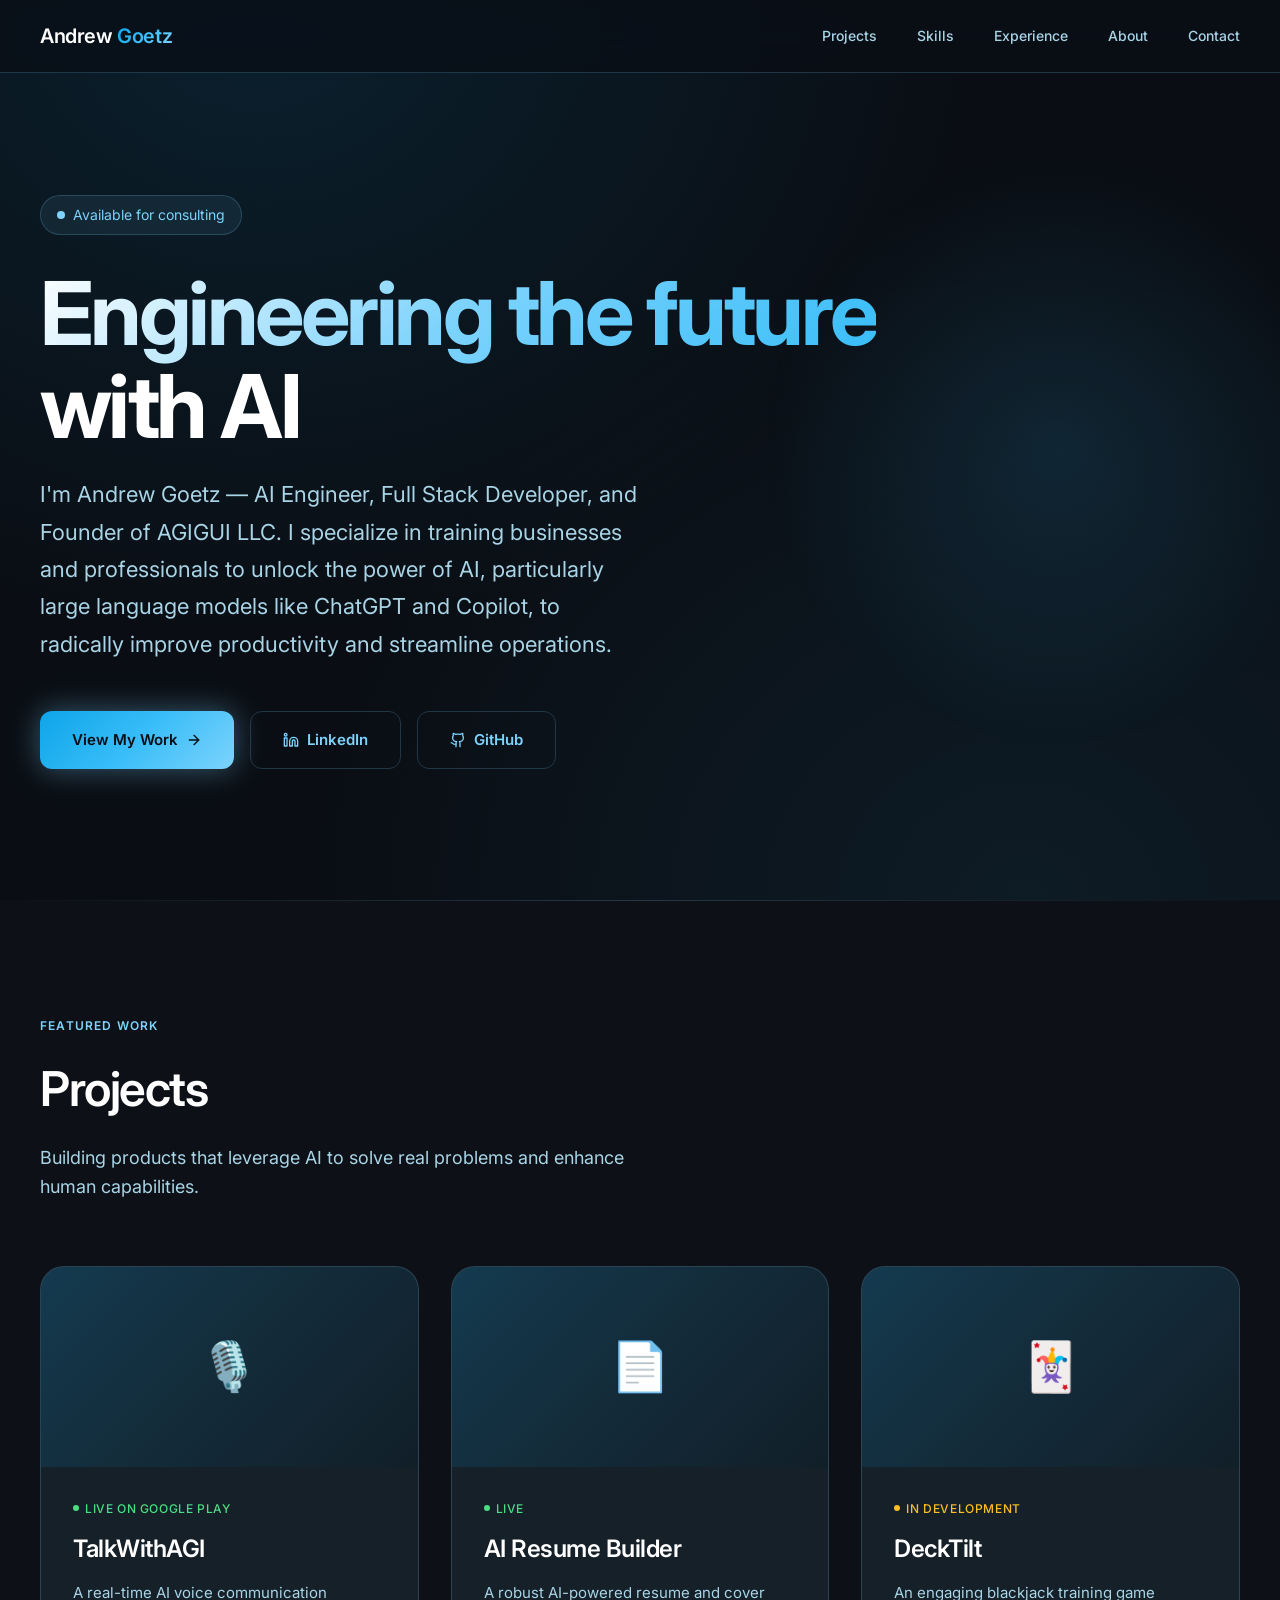
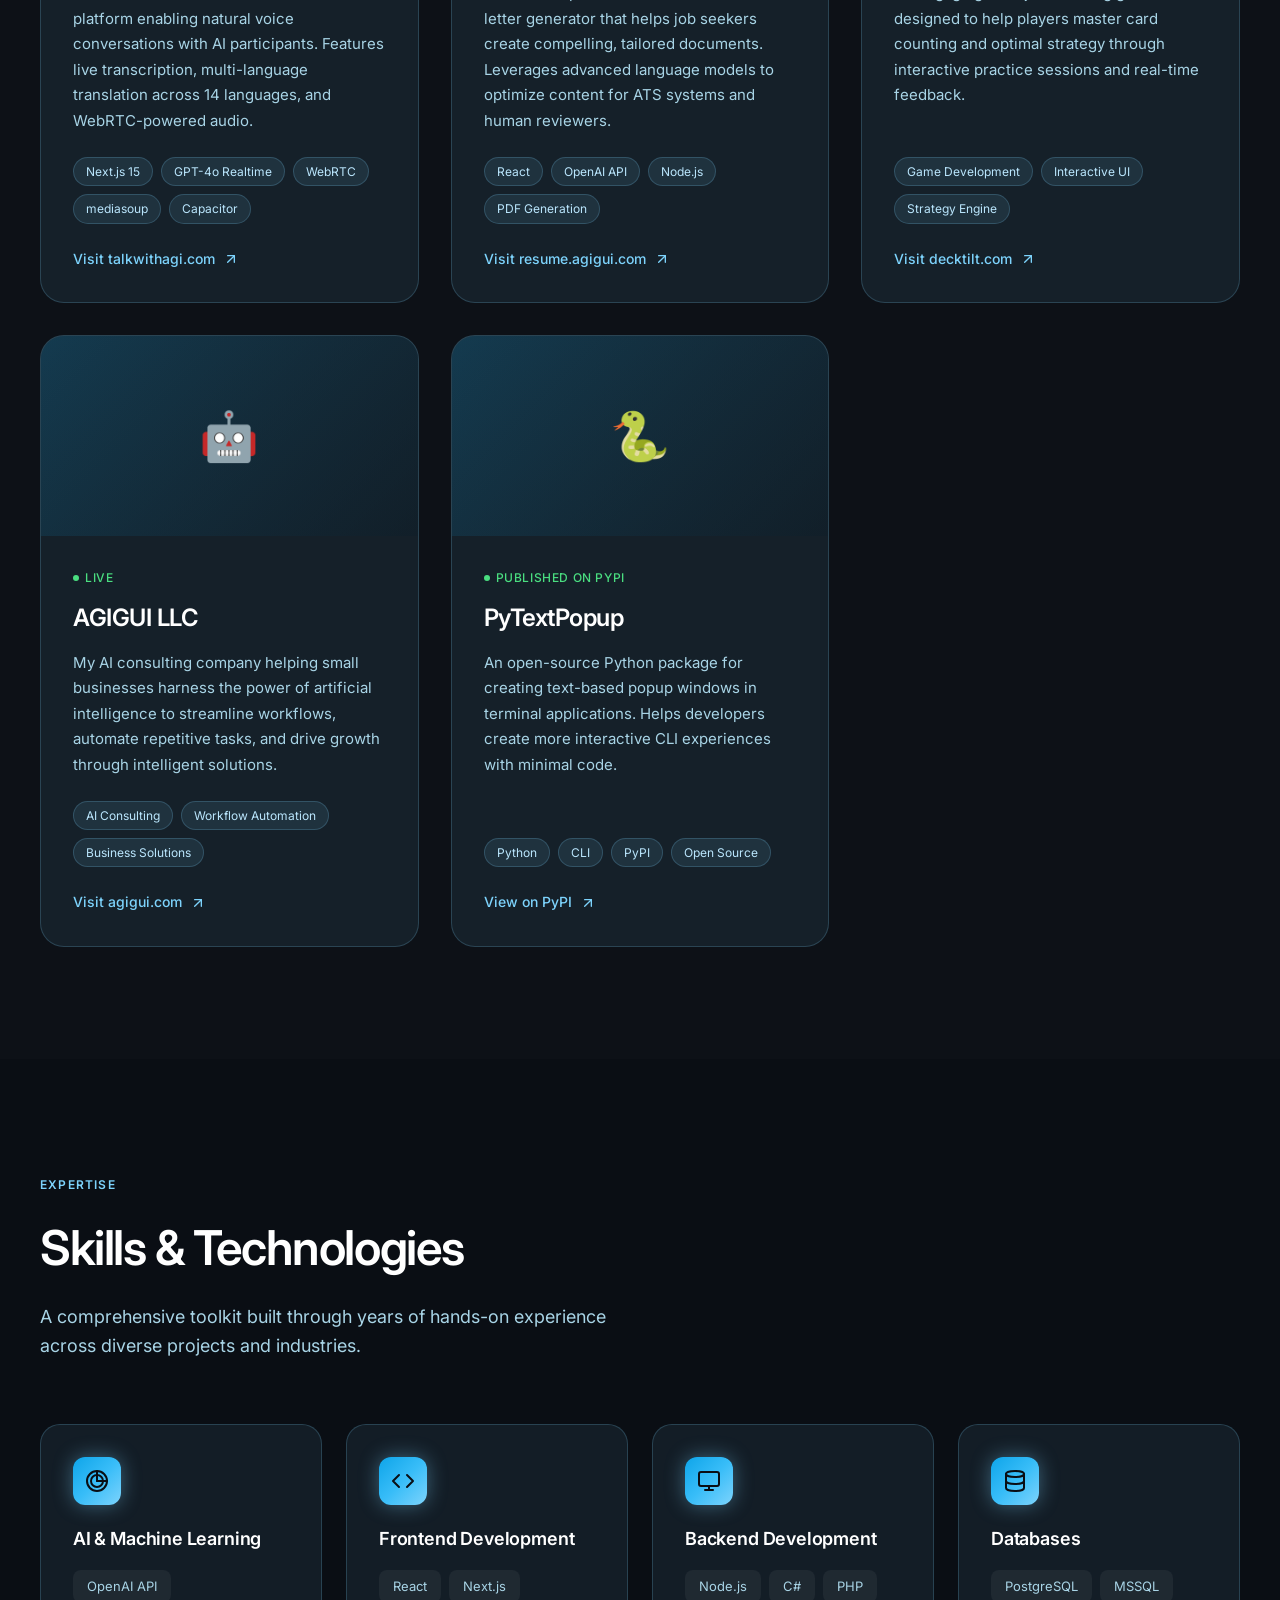
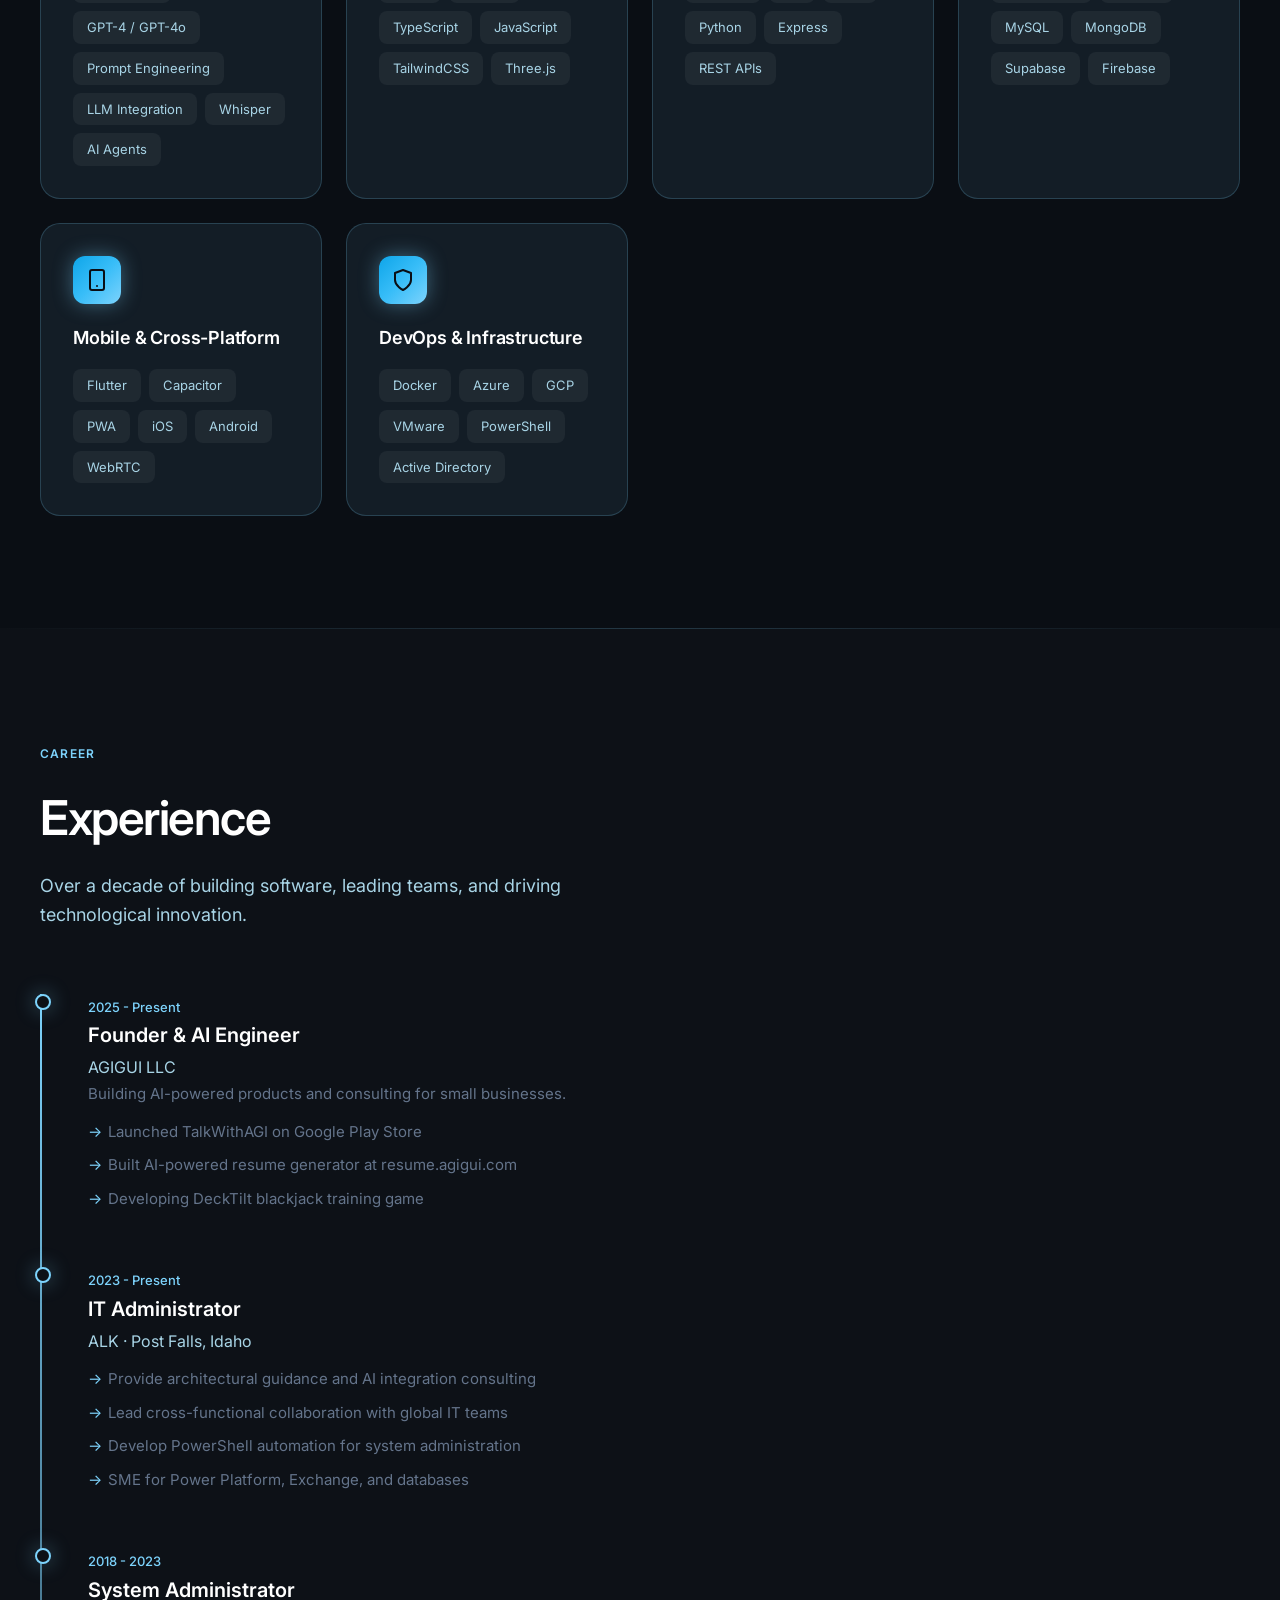
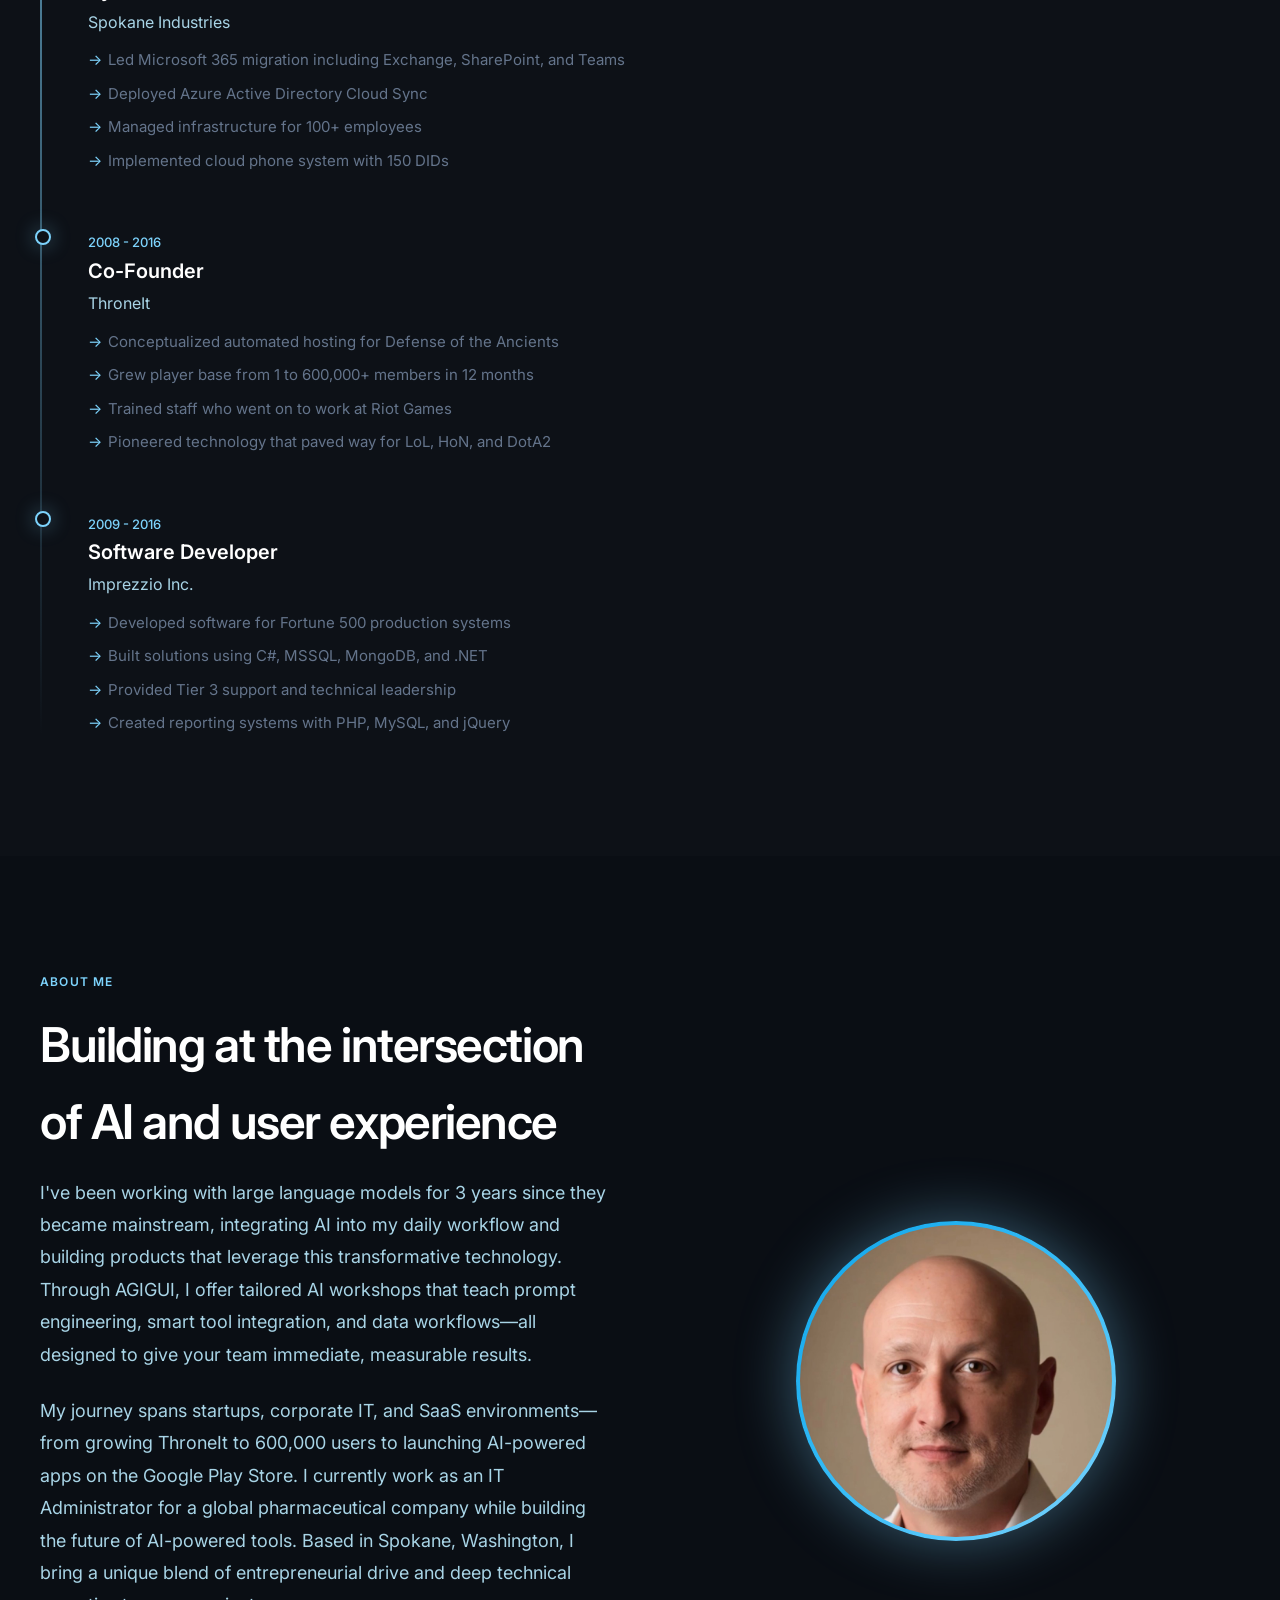
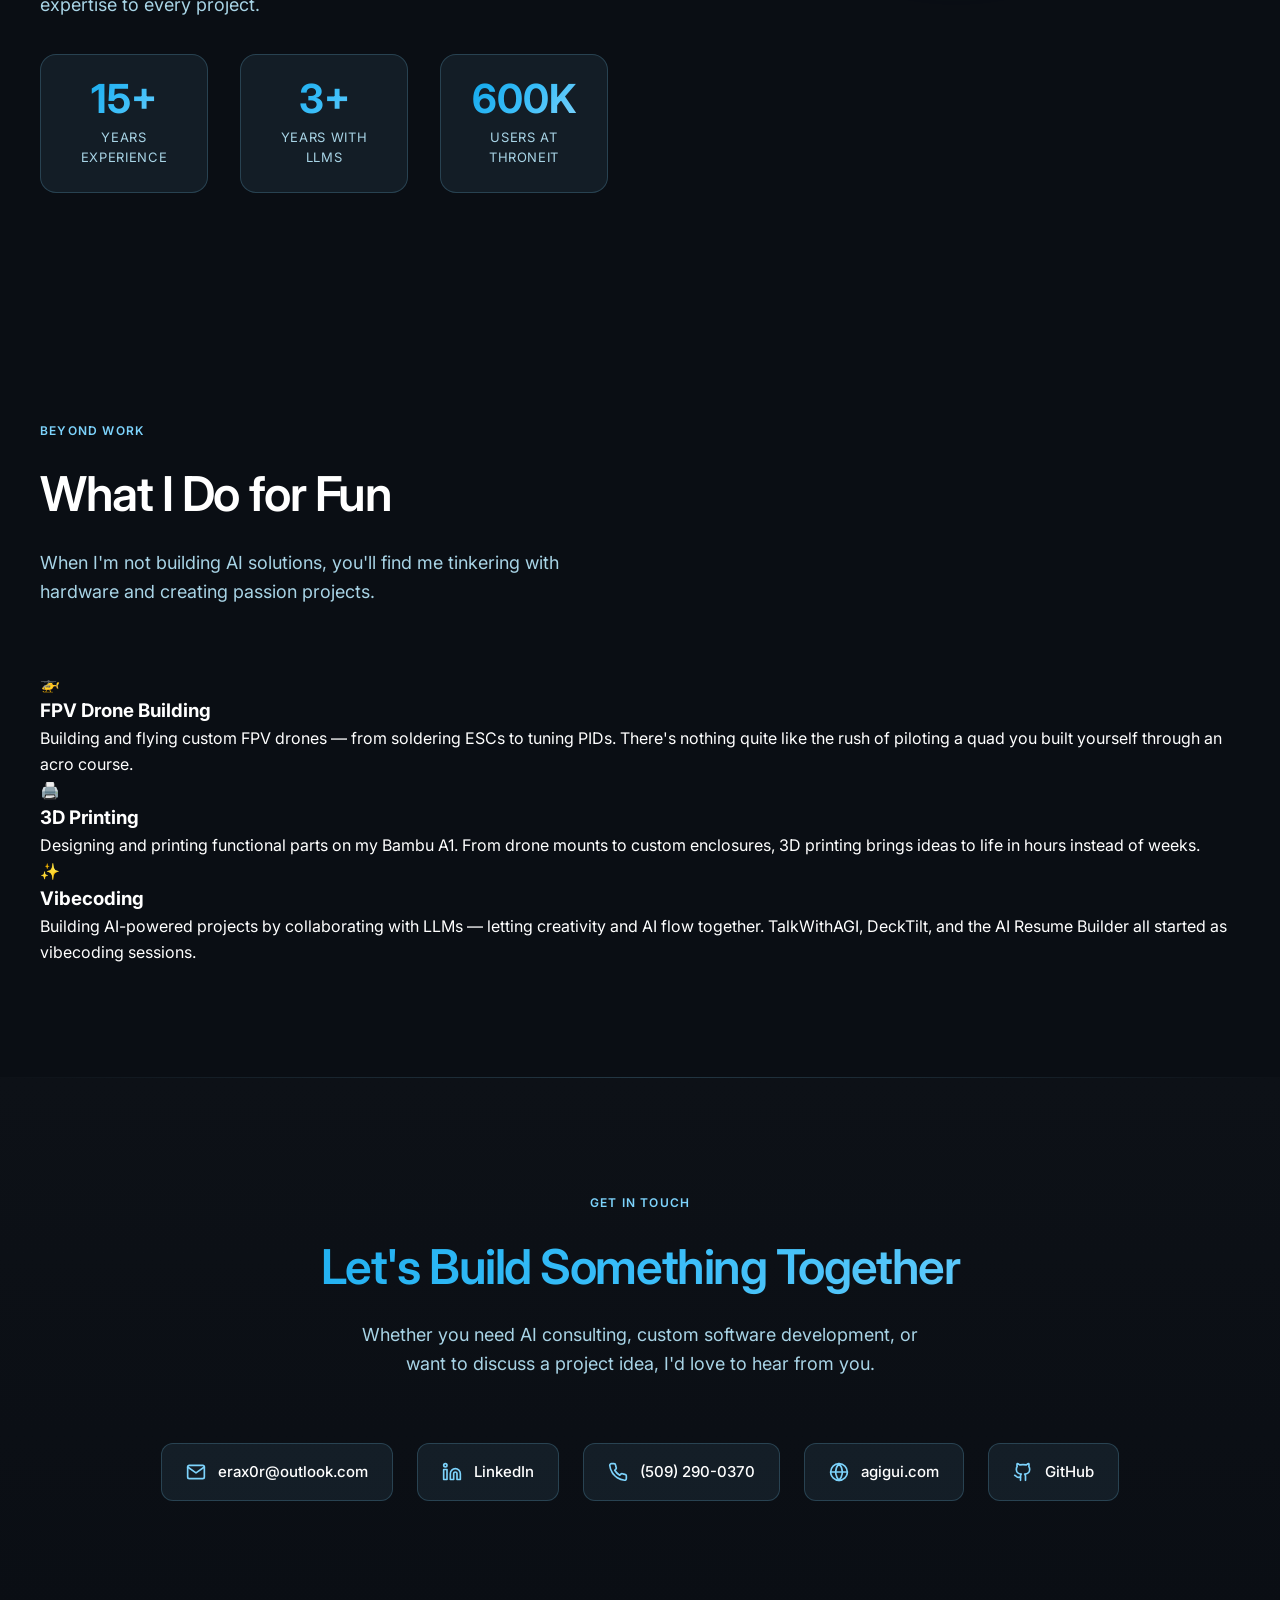
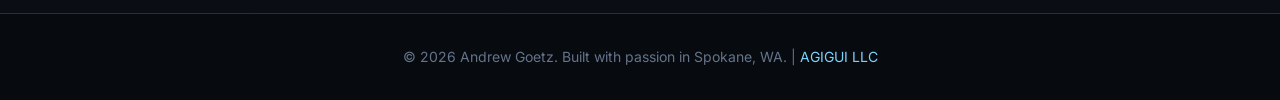
==== commit c7bb5172: "Add hobbies section to showcase personal interests and projects" ====
--- a/index.html
+++ b/index.html
@@ -1262,6 +1262,34 @@
                             <img src="images/profile.jpg" alt="Andrew Goetz - AI Engineer & Full Stack Developer">
                         </div>
                     </div>
+                </div>
+            </div>
+        </div>
+    </section>
+
+    <section id="hobbies" class="hobbies">
+        <div class="container">
+            <span class="section-label">Beyond Work</span>
+            <h2 class="section-title">What I Do for Fun</h2>
+            <p class="section-subtitle">When I'm not building AI solutions, you'll find me tinkering with hardware and creating passion projects.</p>
+
+            <div class="hobbies-grid">
+                <div class="hobby-card">
+                    <div class="hobby-icon">🚁</div>
+                    <h3>FPV Drone Building</h3>
+                    <p>Building and flying custom FPV drones — from soldering ESCs to tuning PIDs. There's nothing quite like the rush of piloting a quad you built yourself through an acro course.</p>
+                </div>
+
+                <div class="hobby-card">
+                    <div class="hobby-icon">🖨️</div>
+                    <h3>3D Printing</h3>
+                    <p>Designing and printing functional parts on my Bambu A1. From drone mounts to custom enclosures, 3D printing brings ideas to life in hours instead of weeks.</p>
+                </div>
+
+                <div class="hobby-card">
+                    <div class="hobby-icon">✨</div>
+                    <h3>Vibecoding</h3>
+                    <p>Building AI-powered projects by collaborating with LLMs — letting creativity and AI flow together. TalkWithAGI, DeckTilt, and the AI Resume Builder all started as vibecoding sessions.</p>
                 </div>
             </div>
         </div>
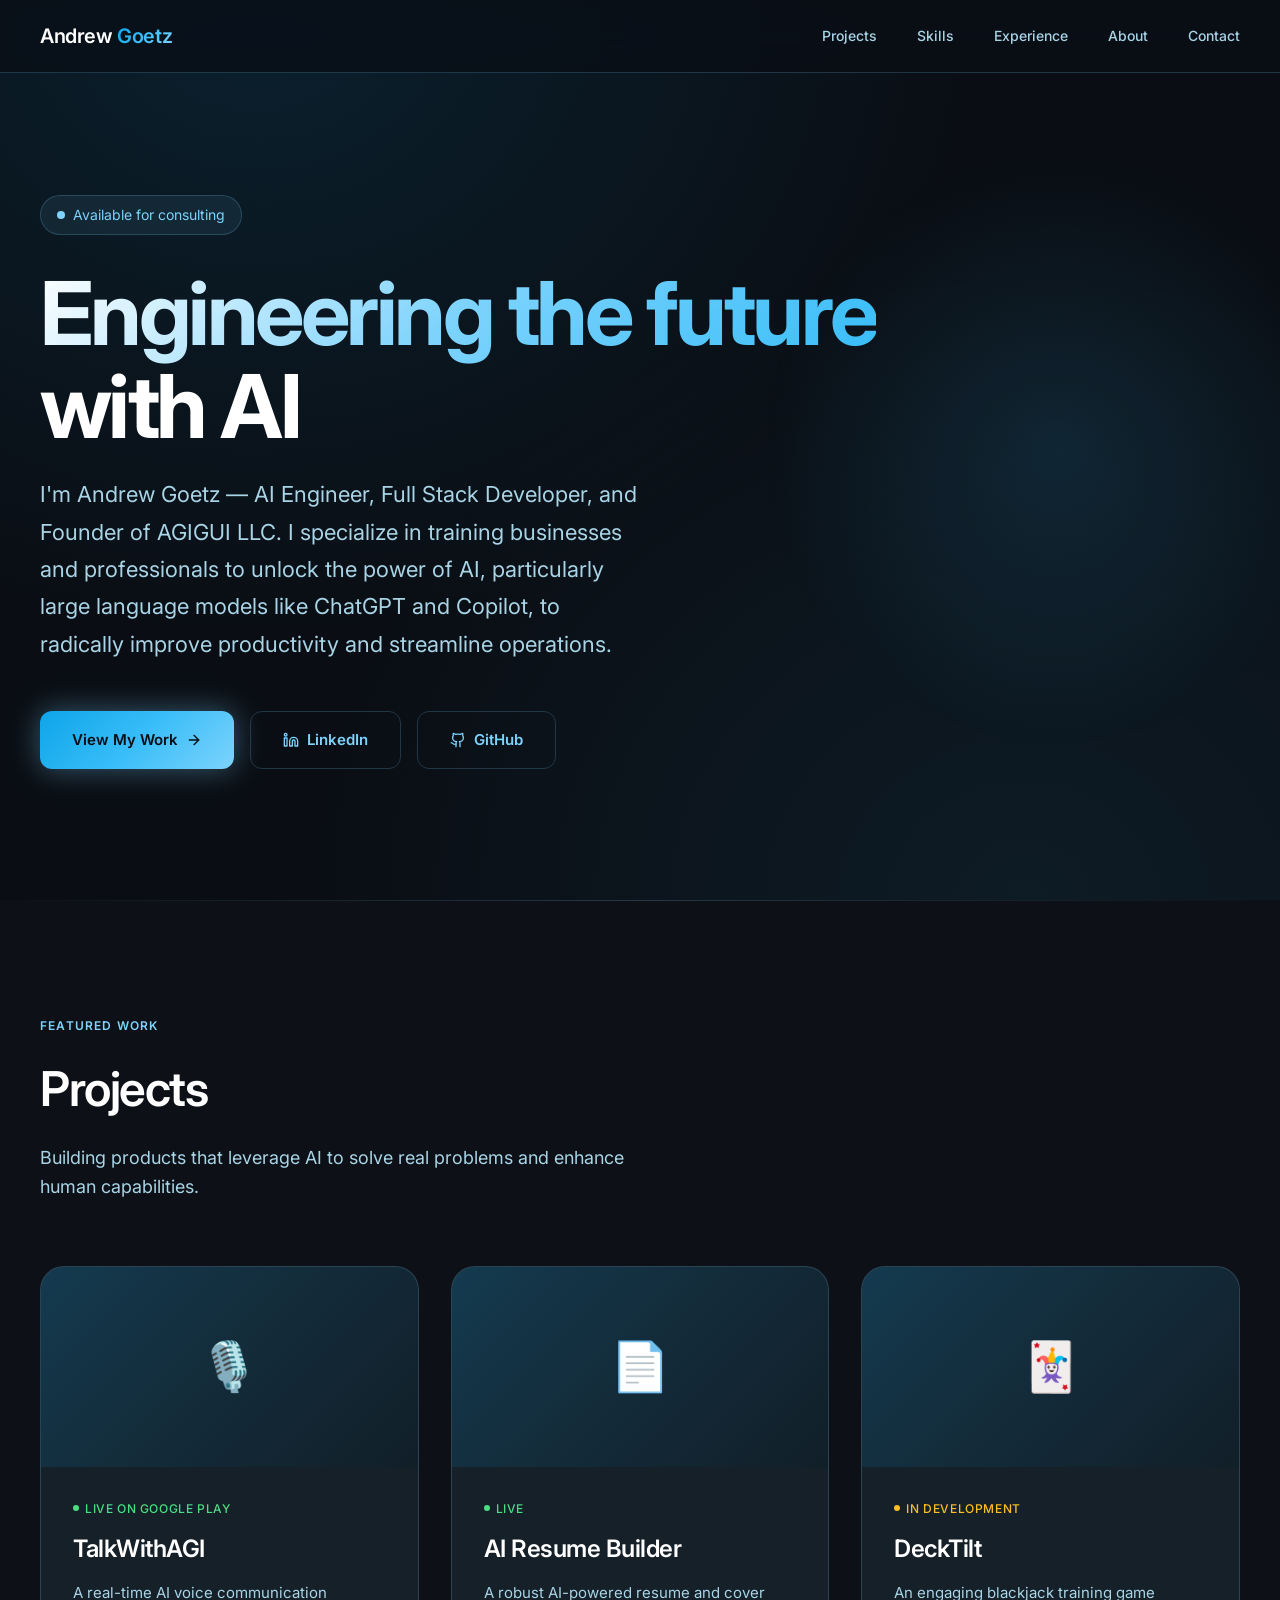
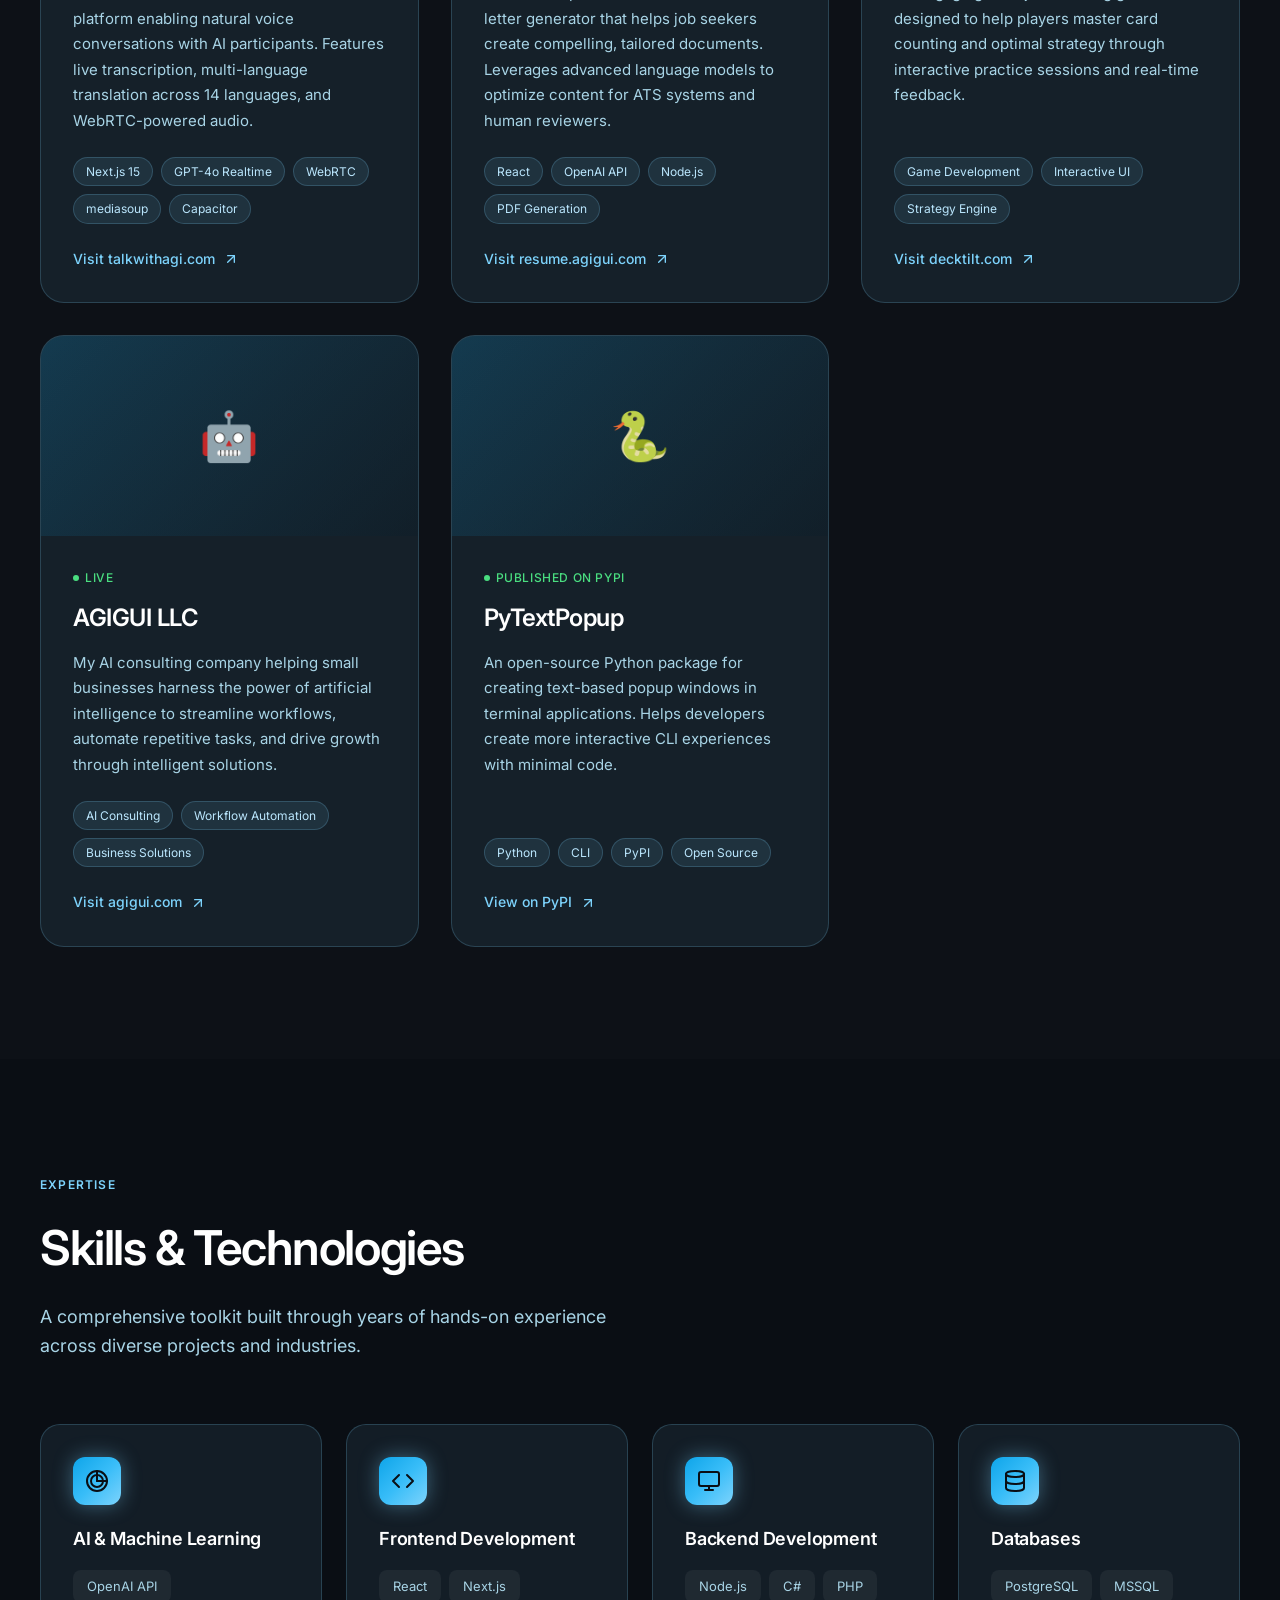
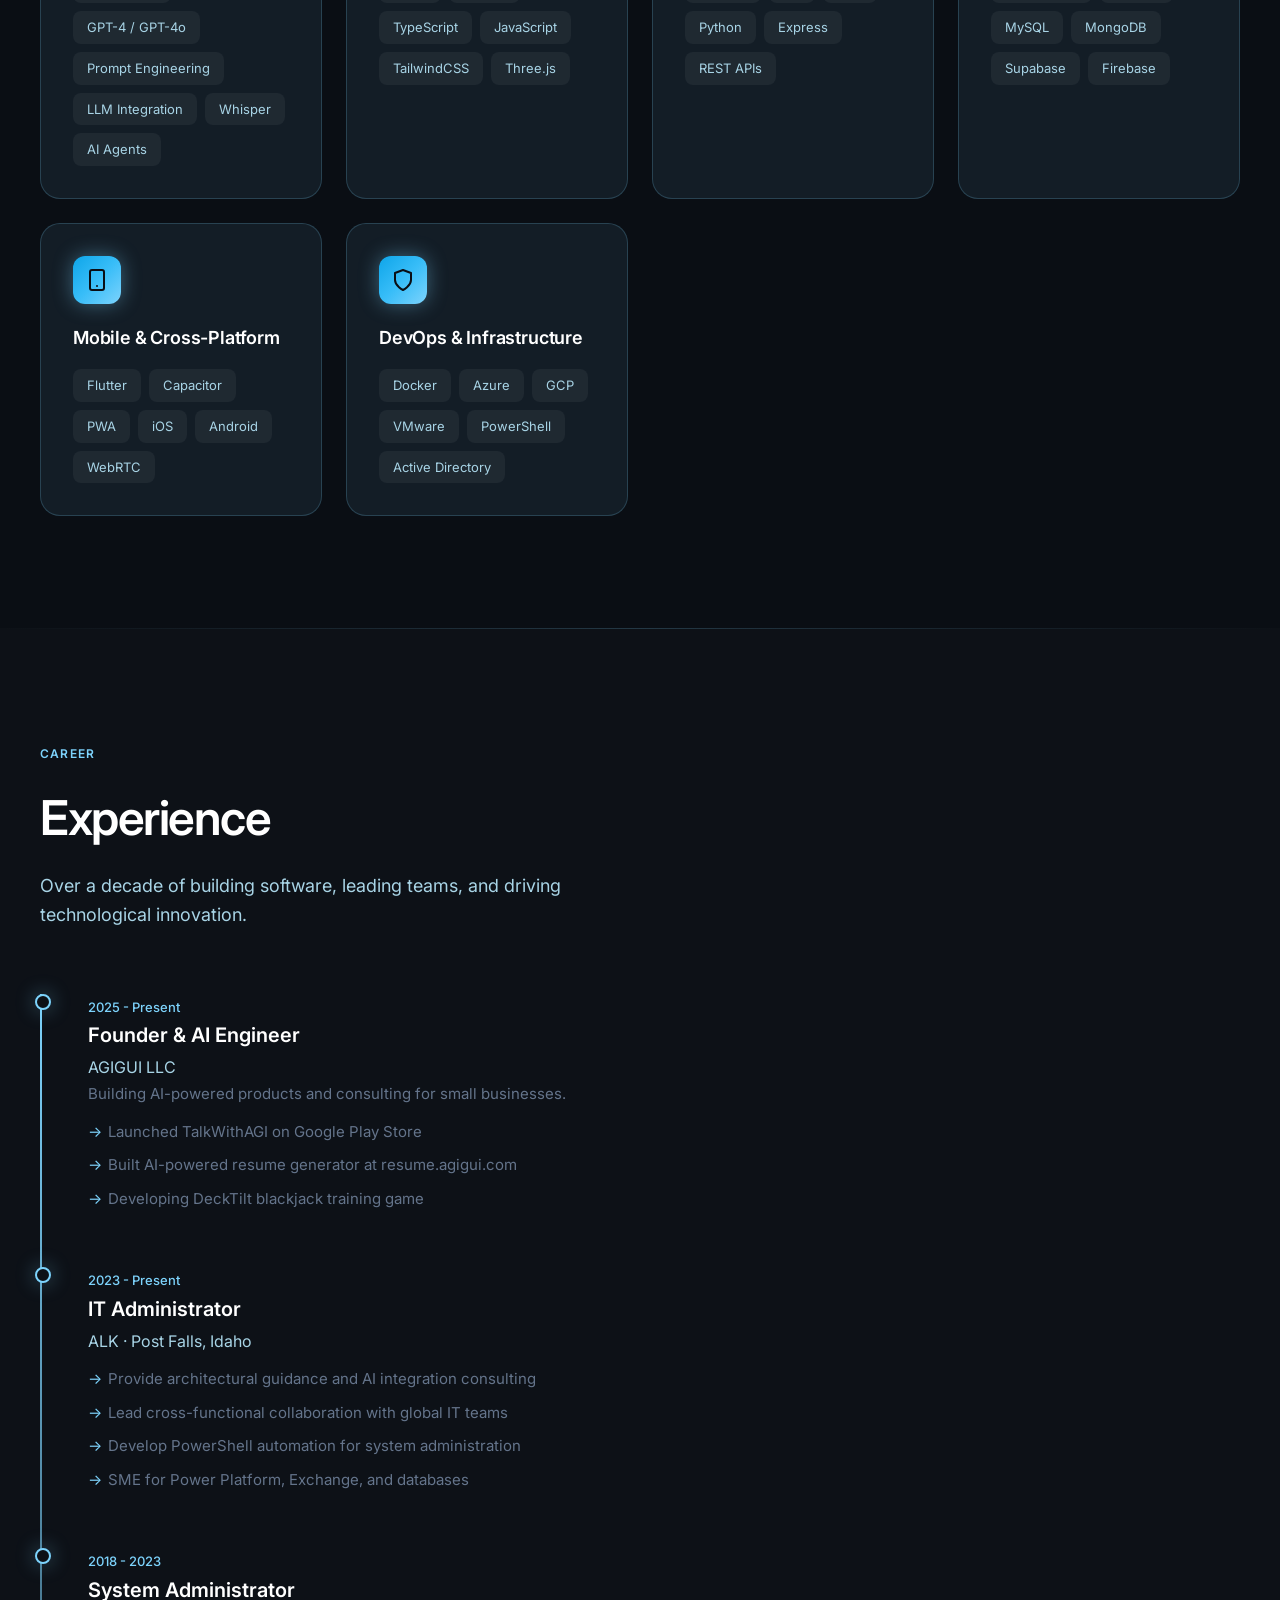
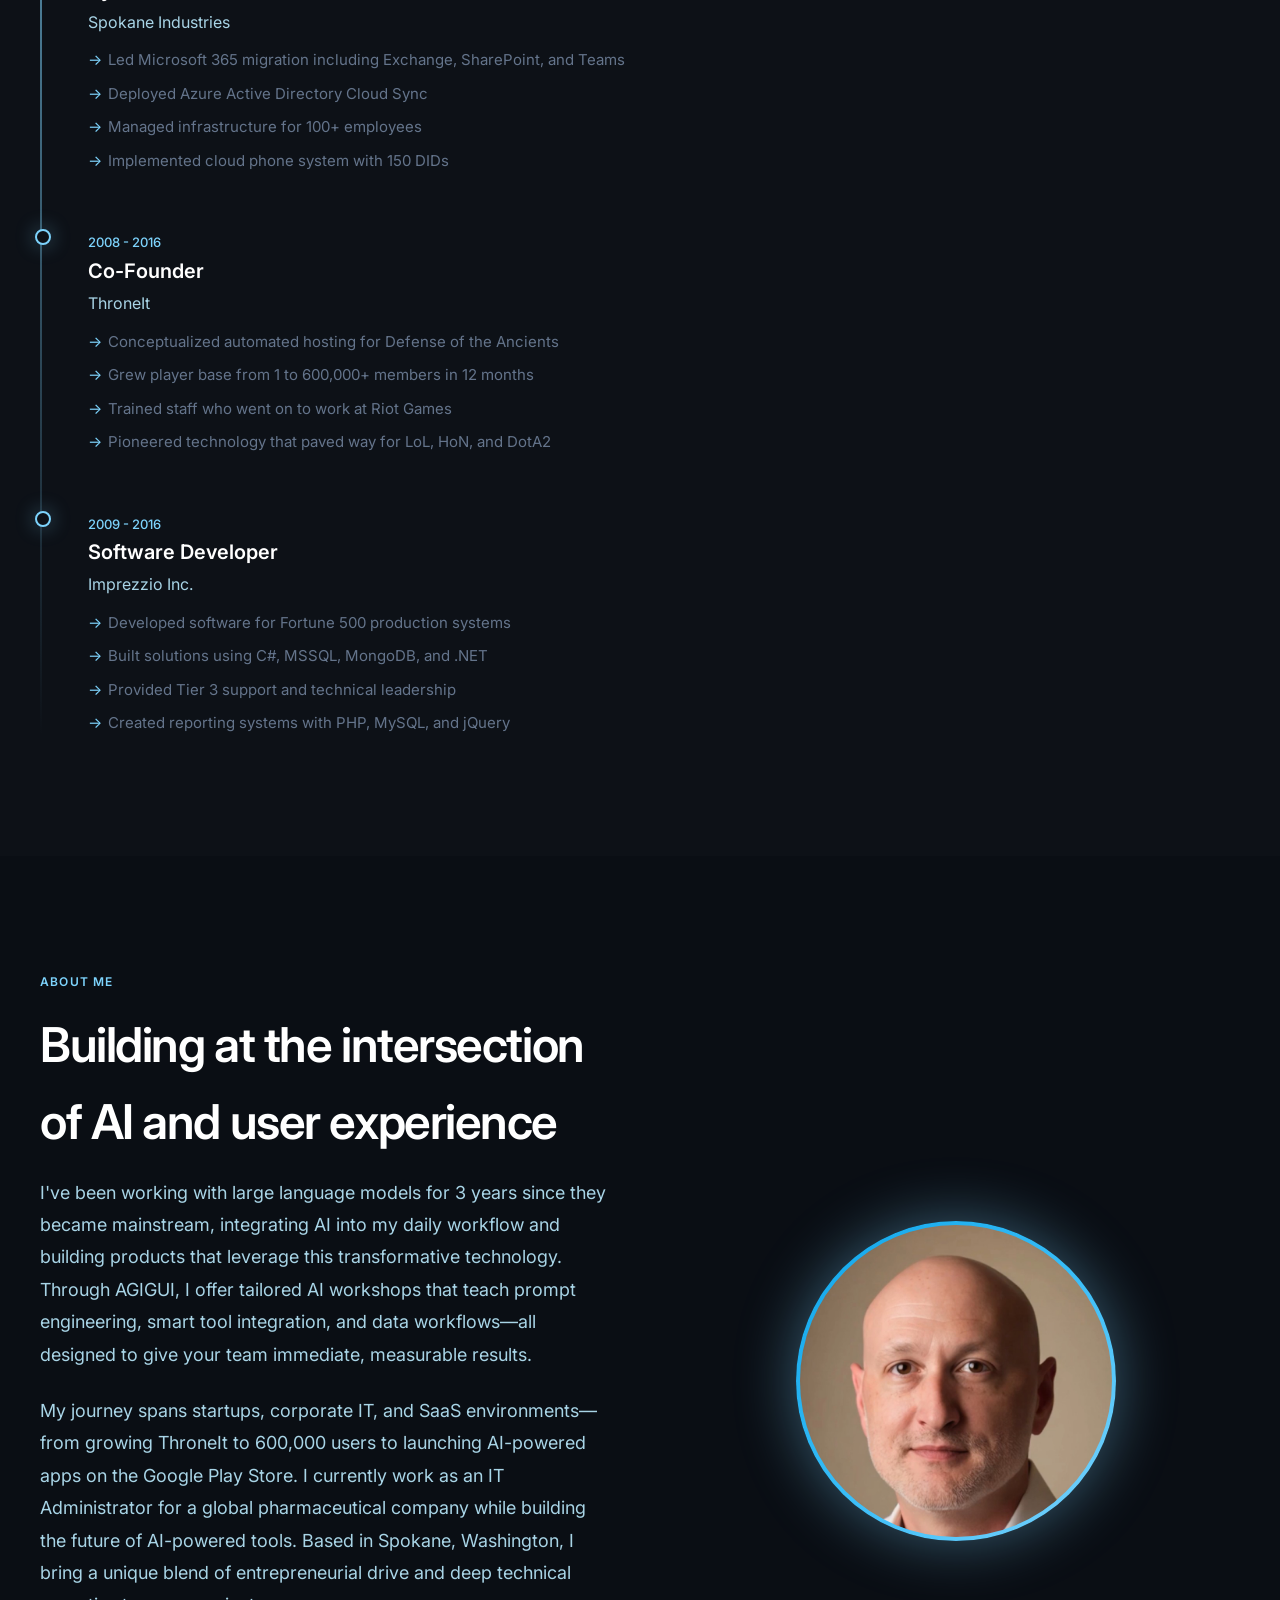
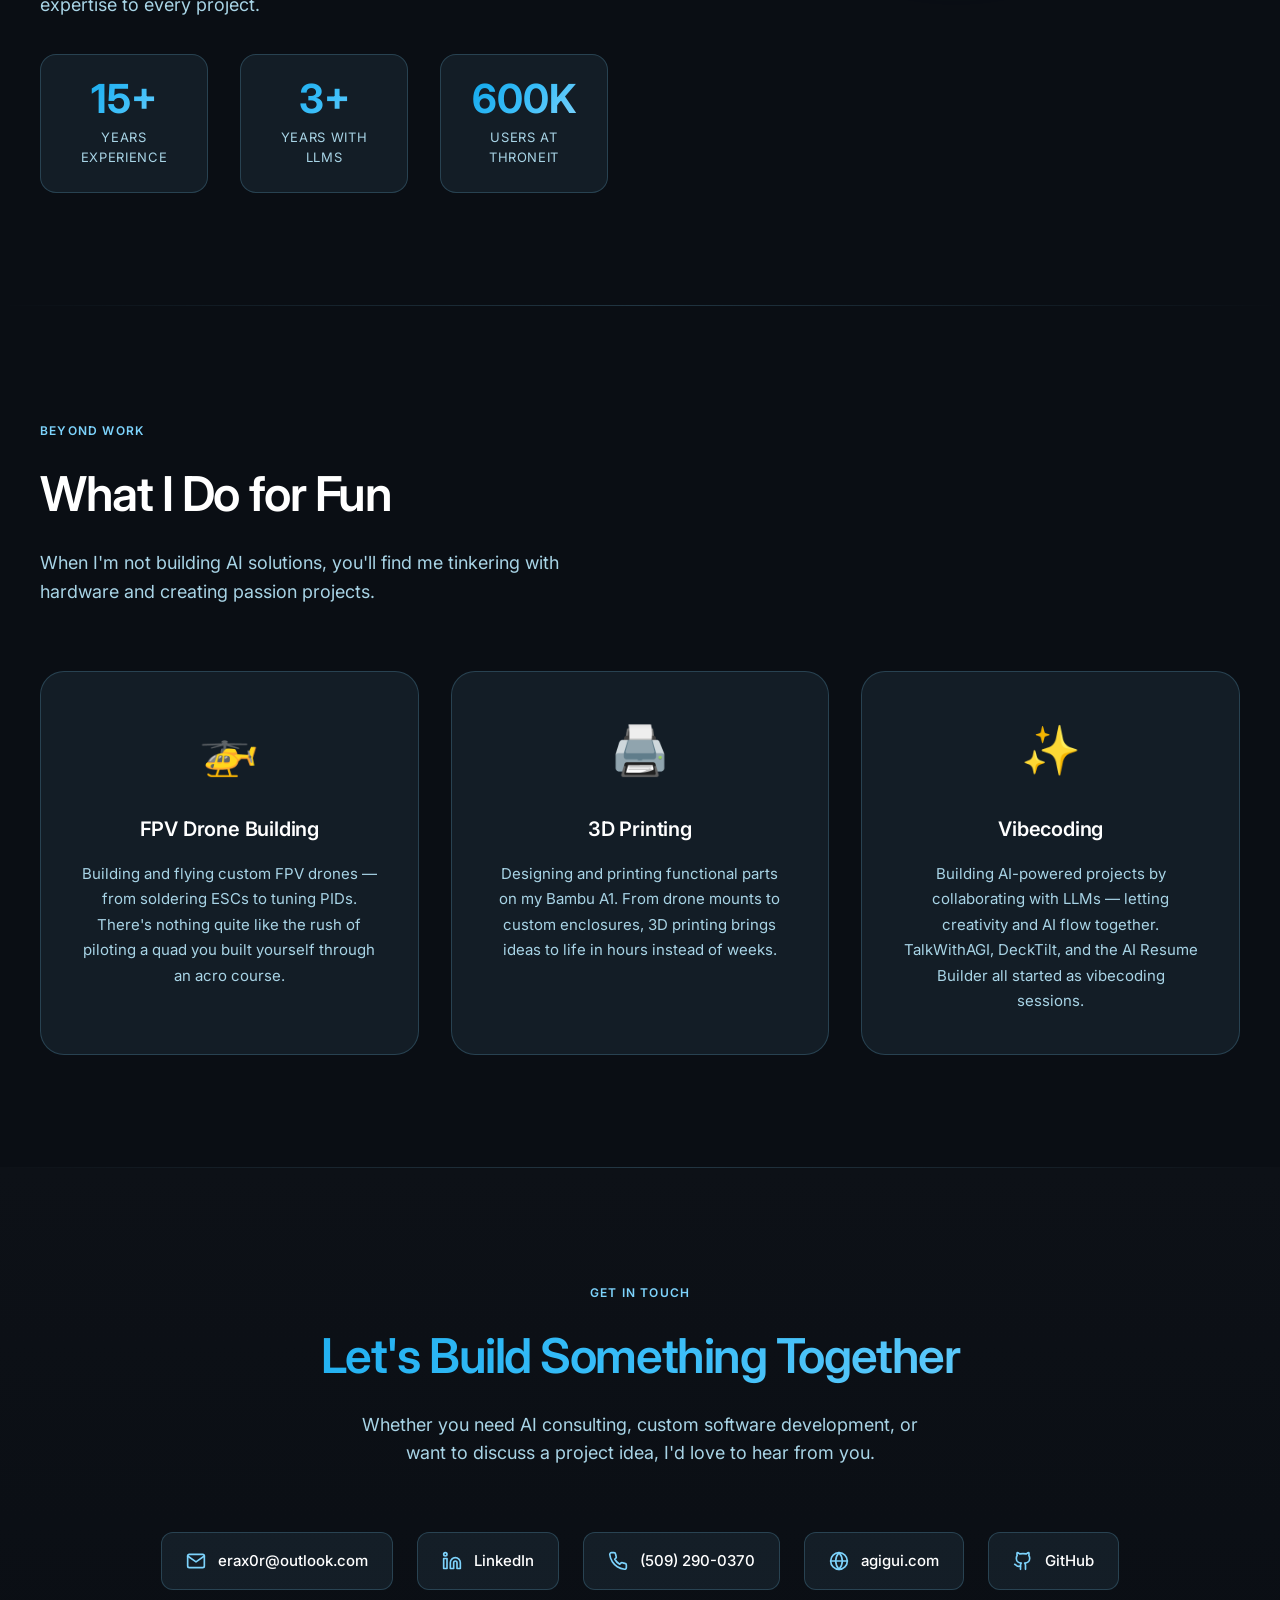
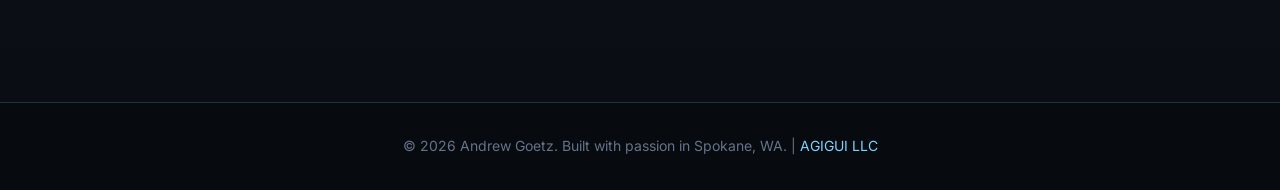
==== commit 15c220e8: "Add hobbies section with styling and layout for personal interests" ====
--- a/index.html
+++ b/index.html
@@ -677,6 +677,62 @@
             height: 100%;
             object-fit: cover;
             object-position: center top;
+        }
+
+        /* Hobbies Section */
+        .hobbies {
+            background: var(--background);
+            position: relative;
+        }
+
+        .hobbies::before {
+            content: '';
+            position: absolute;
+            top: 0;
+            left: 0;
+            right: 0;
+            height: 1px;
+            background: linear-gradient(90deg, transparent, var(--glass-border), transparent);
+        }
+
+        .hobbies-grid {
+            display: grid;
+            grid-template-columns: repeat(auto-fit, minmax(300px, 1fr));
+            gap: 2rem;
+        }
+
+        .hobby-card {
+            background: var(--glass);
+            padding: 2.5rem;
+            border-radius: 1.5rem;
+            border: 1px solid var(--glass-border);
+            text-align: center;
+            transition: all 0.4s ease;
+        }
+
+        .hobby-card:hover {
+            transform: translateY(-8px);
+            border-color: var(--accent);
+            box-shadow: 0 20px 60px rgba(125, 211, 252, 0.12);
+        }
+
+        .hobby-icon {
+            font-size: 3rem;
+            margin-bottom: 1.5rem;
+            display: block;
+        }
+
+        .hobby-card h3 {
+            font-size: 1.25rem;
+            font-weight: 600;
+            margin-bottom: 1rem;
+            letter-spacing: -0.01em;
+        }
+
+        .hobby-card p {
+            color: var(--secondary);
+            font-size: 0.9375rem;
+            line-height: 1.7;
         }
 
         /* Contact Section */
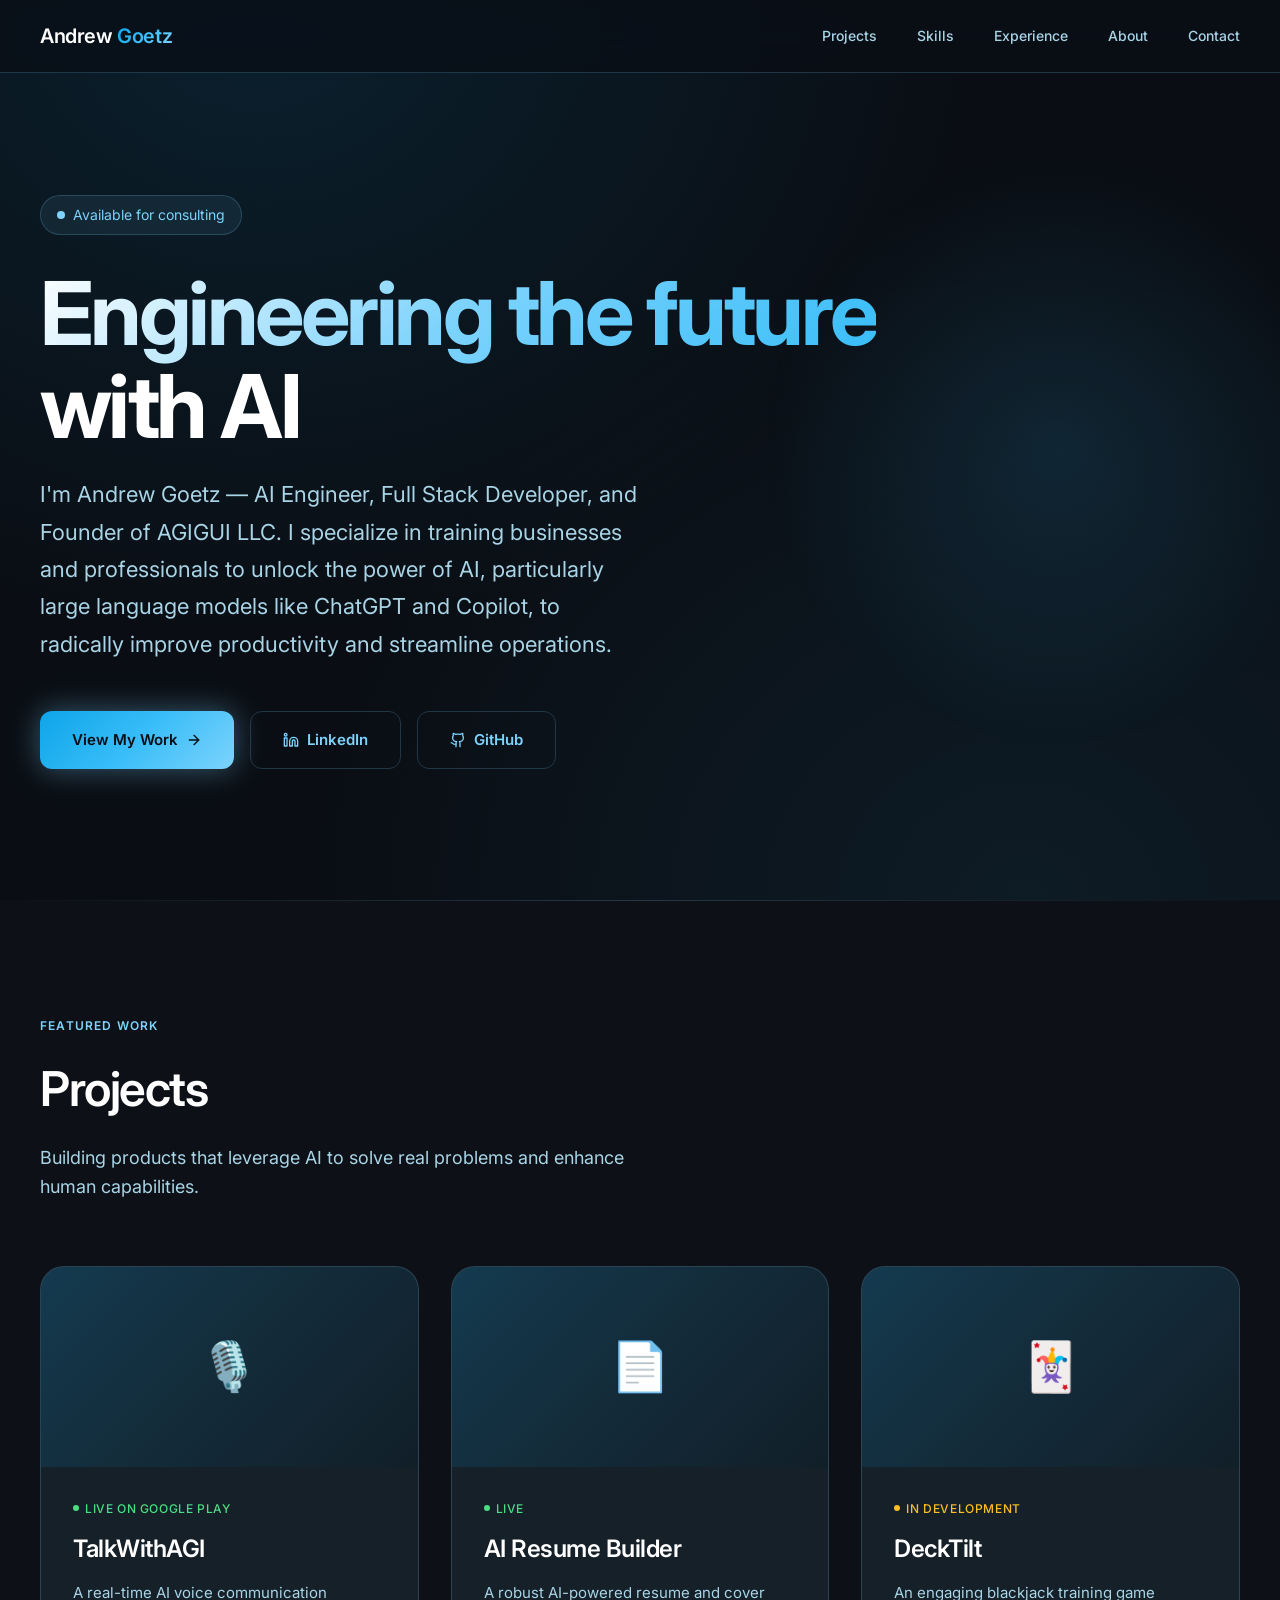
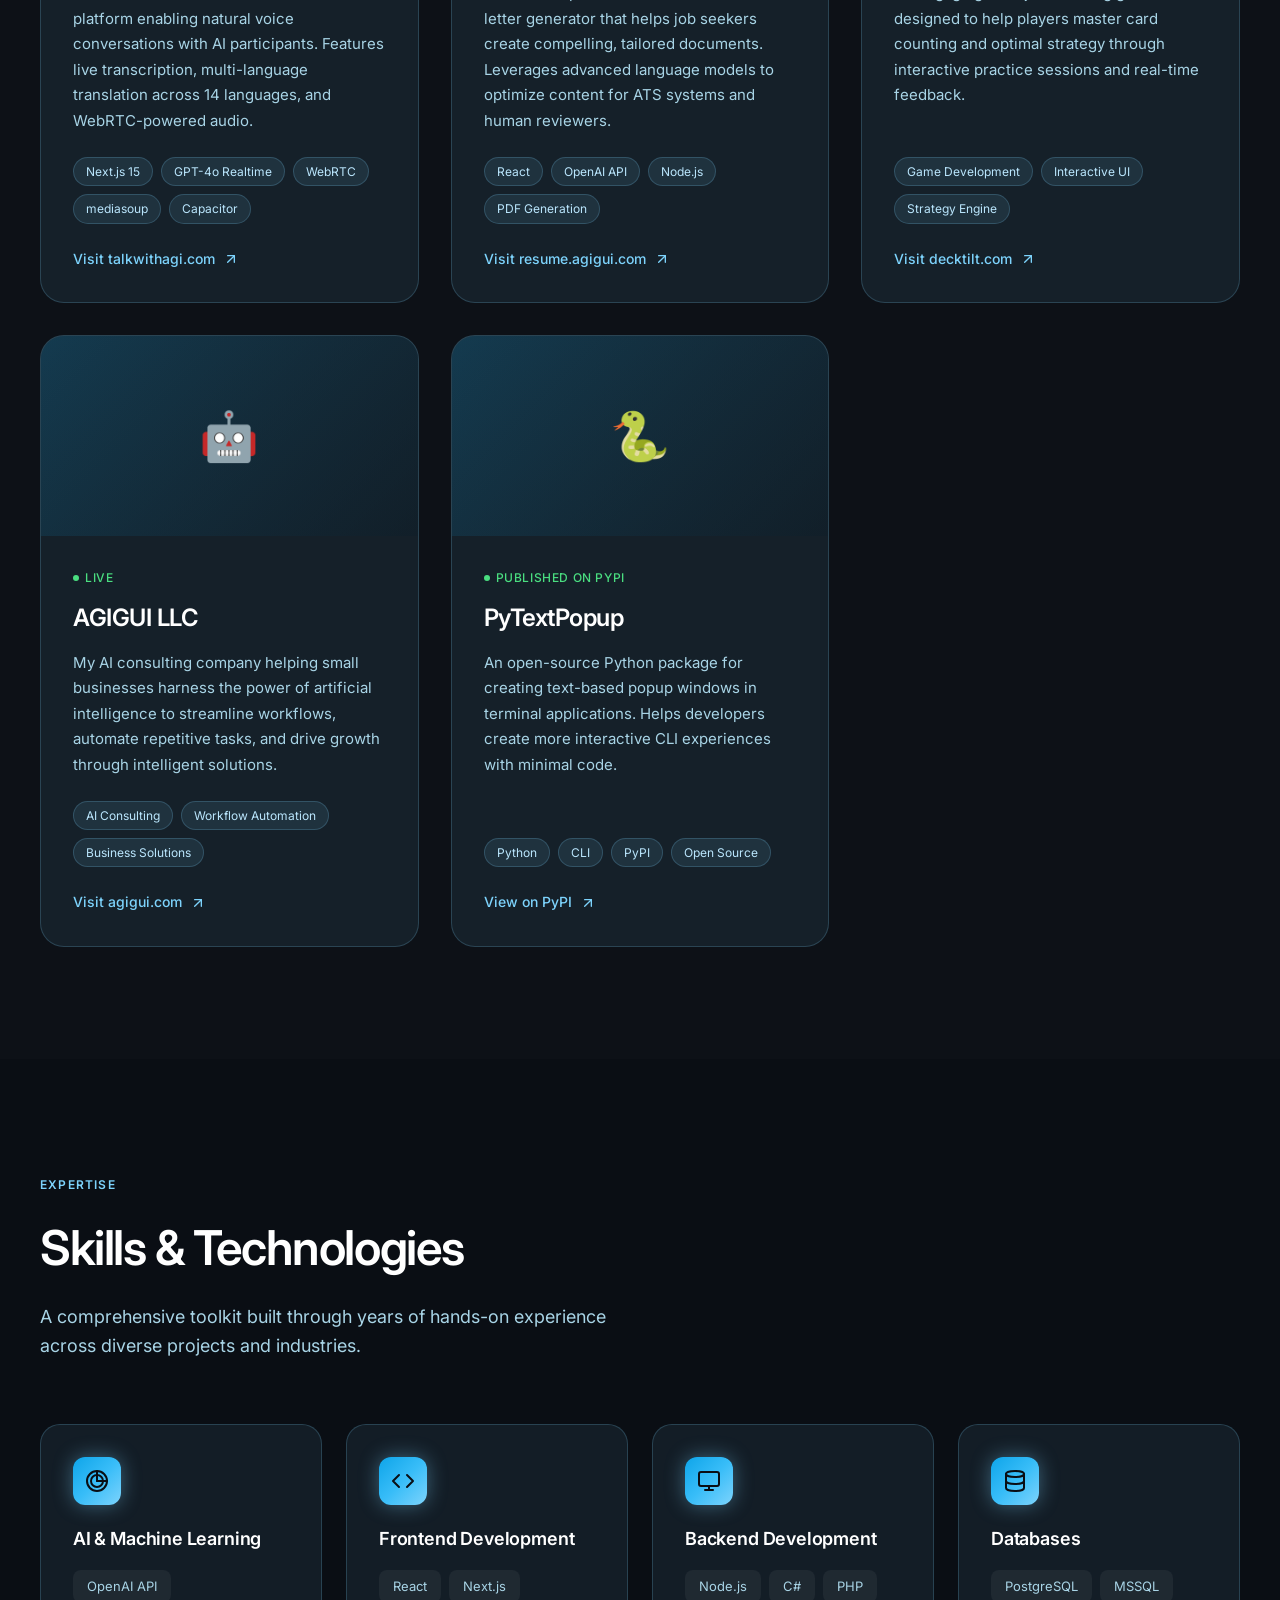
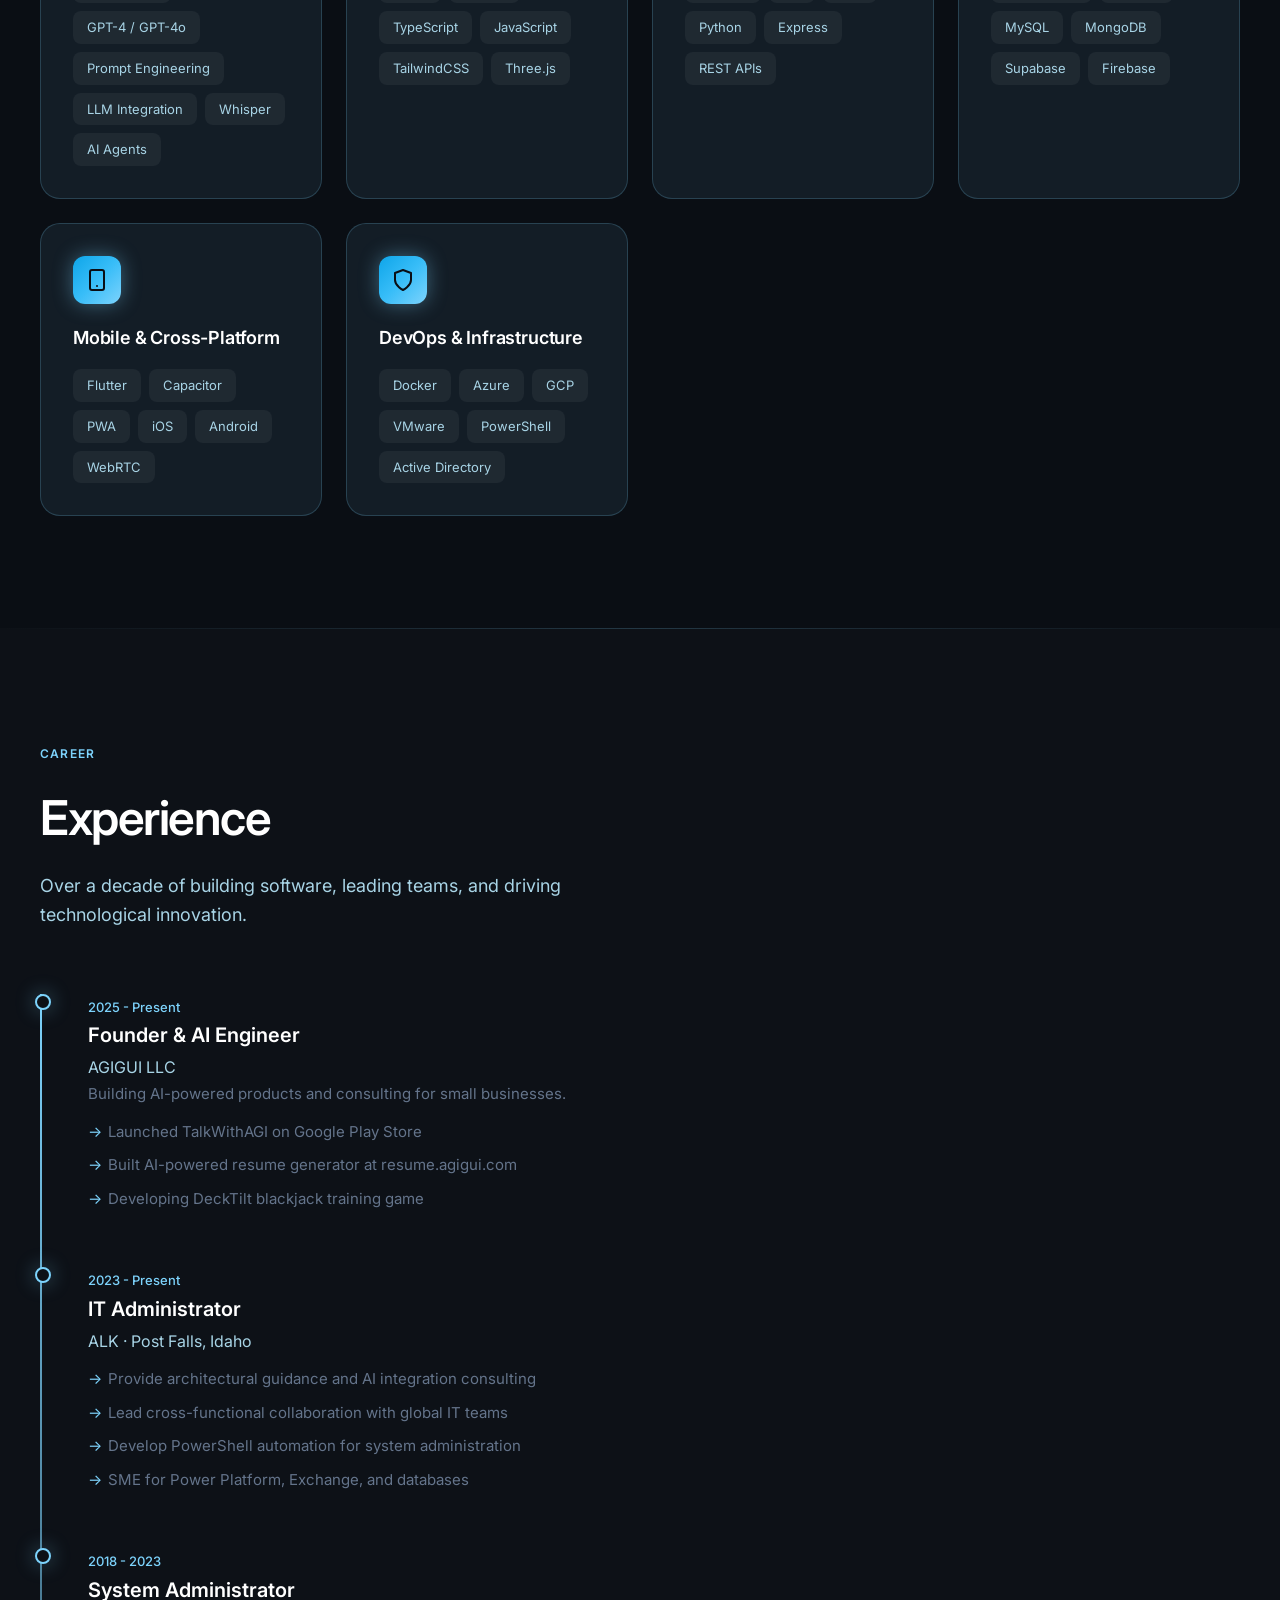
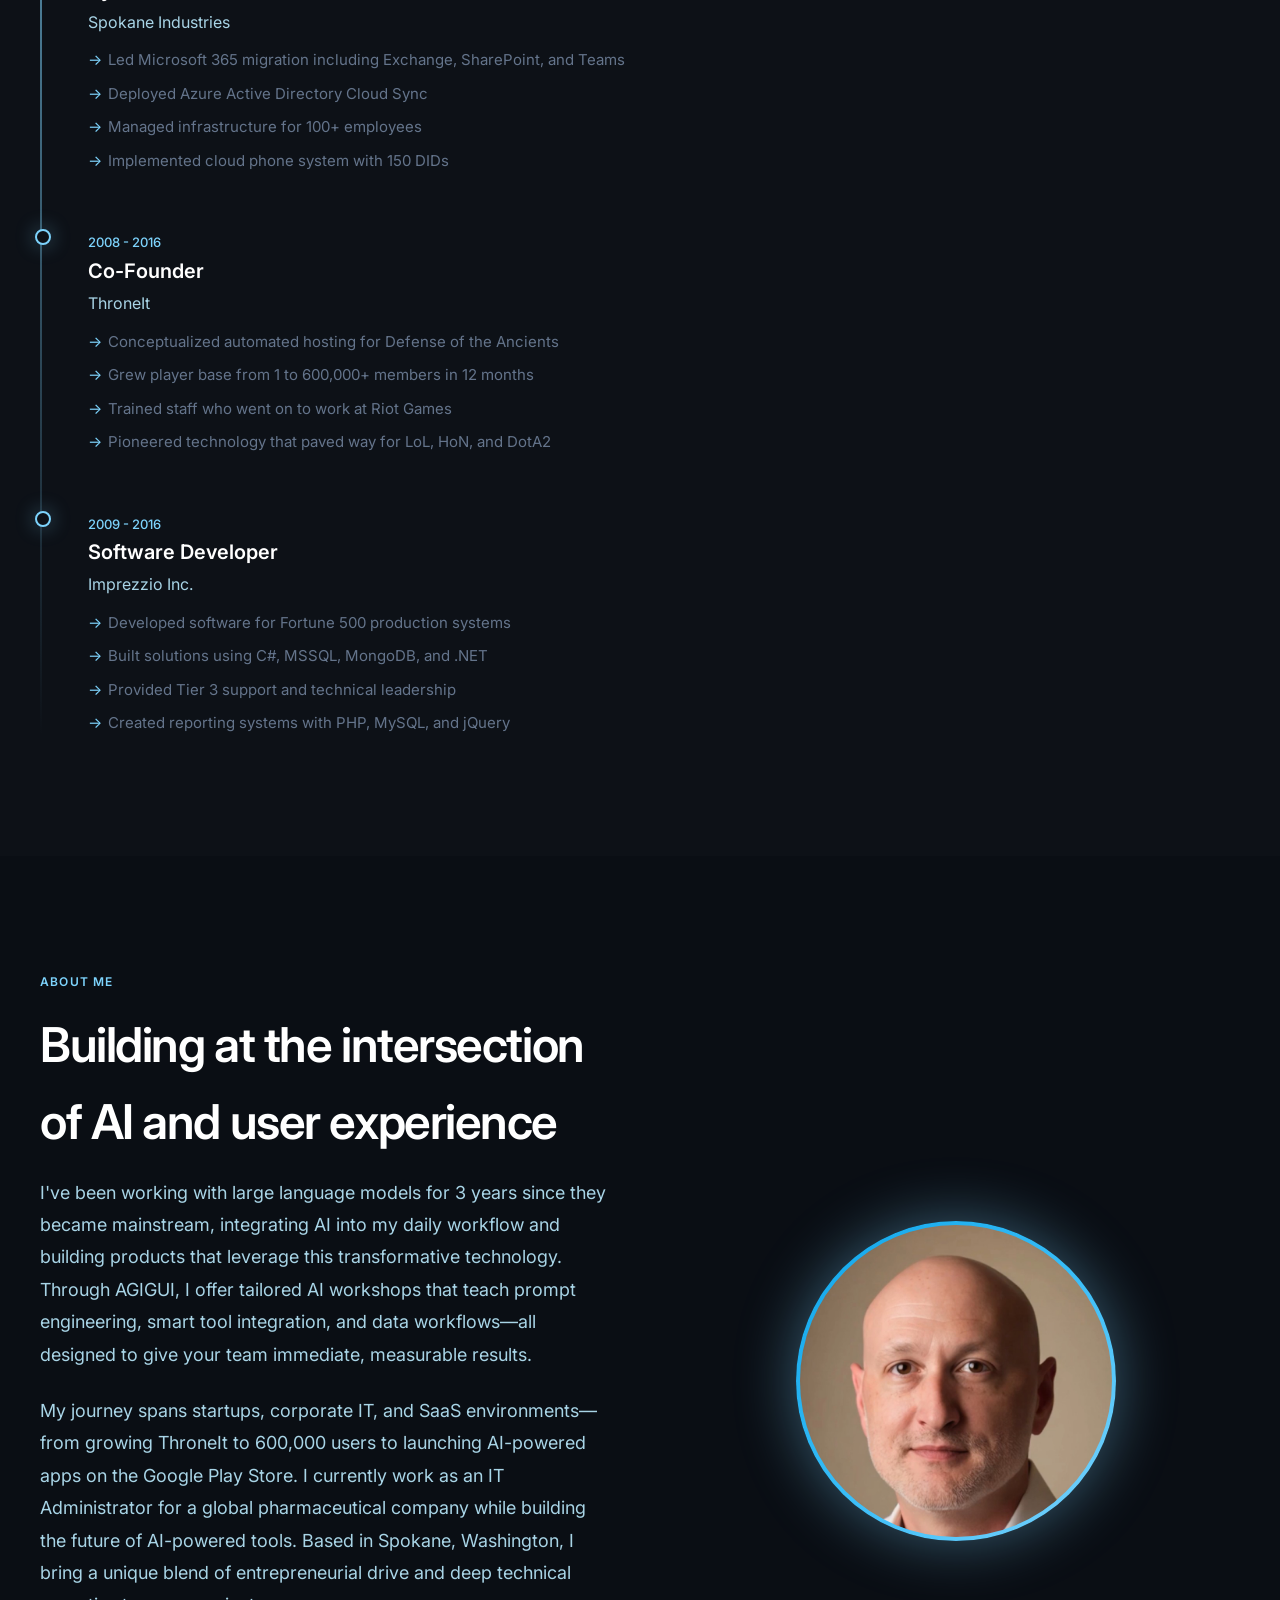
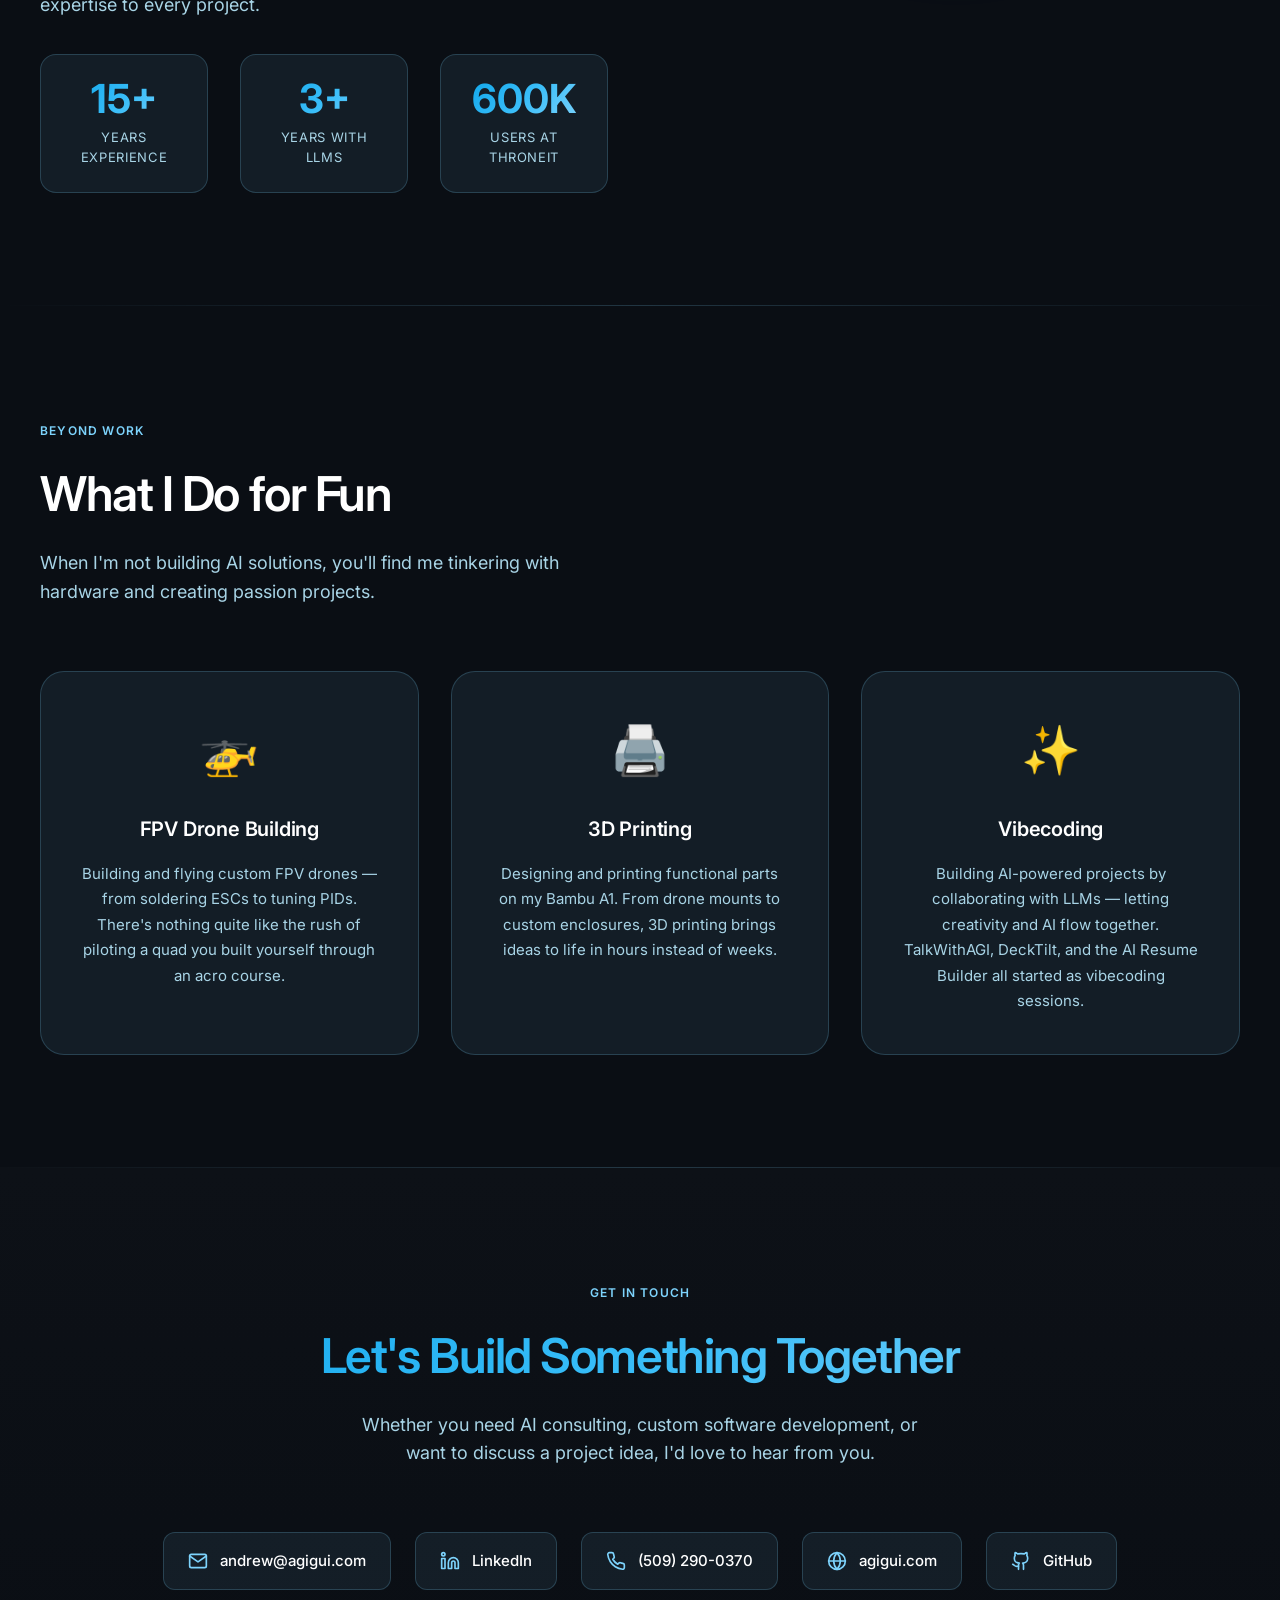
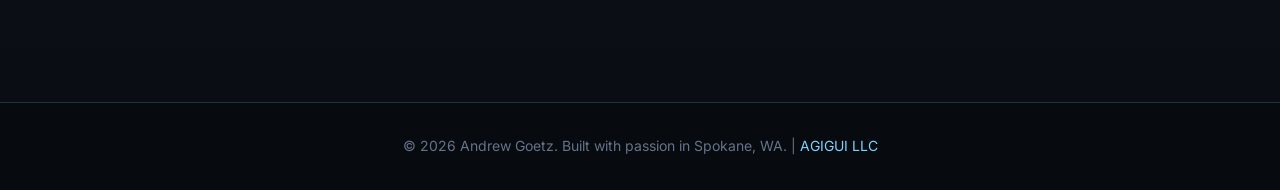
==== commit 51e42f9b: "Update contact email to reflect new address" ====
--- a/index.html
+++ b/index.html
@@ -1358,9 +1358,9 @@
             <p class="section-subtitle">Whether you need AI consulting, custom software development, or want to discuss a project idea, I'd love to hear from you.</p>
             
             <div class="contact-links">
-                <a href="mailto:erax0r@outlook.com" class="contact-link">
+                <a href="mailto:andrew@agigui.com" class="contact-link">
                     <svg viewBox="0 0 24 24" fill="none" stroke="currentColor" stroke-width="2" stroke-linecap="round" stroke-linejoin="round"><path d="M4 4h16c1.1 0 2 .9 2 2v12c0 1.1-.9 2-2 2H4c-1.1 0-2-.9-2-2V6c0-1.1.9-2 2-2z"></path><polyline points="22,6 12,13 2,6"></polyline></svg>
-                    erax0r@outlook.com
+                    andrew@agigui.com
                 </a>
                 <a href="https://www.linkedin.com/in/andrewgoetz" target="_blank" rel="noopener" class="contact-link">
                     <svg viewBox="0 0 24 24" fill="none" stroke="currentColor" stroke-width="2" stroke-linecap="round" stroke-linejoin="round"><path d="M16 8a6 6 0 0 1 6 6v7h-4v-7a2 2 0 0 0-2-2 2 2 0 0 0-2 2v7h-4v-7a6 6 0 0 1 6-6z"></path><rect x="2" y="9" width="4" height="12"></rect><circle cx="4" cy="4" r="2"></circle></svg>
@@ -1402,7 +1402,7 @@
             });
         }, observerOptions);
 
-        document.querySelectorAll('.project-card, .skill-category, .timeline-item').forEach(el => {
+        document.querySelectorAll('.project-card, .skill-category, .timeline-item, .hobby-card').forEach(el => {
             el.classList.add('reveal');
             observer.observe(el);
         });
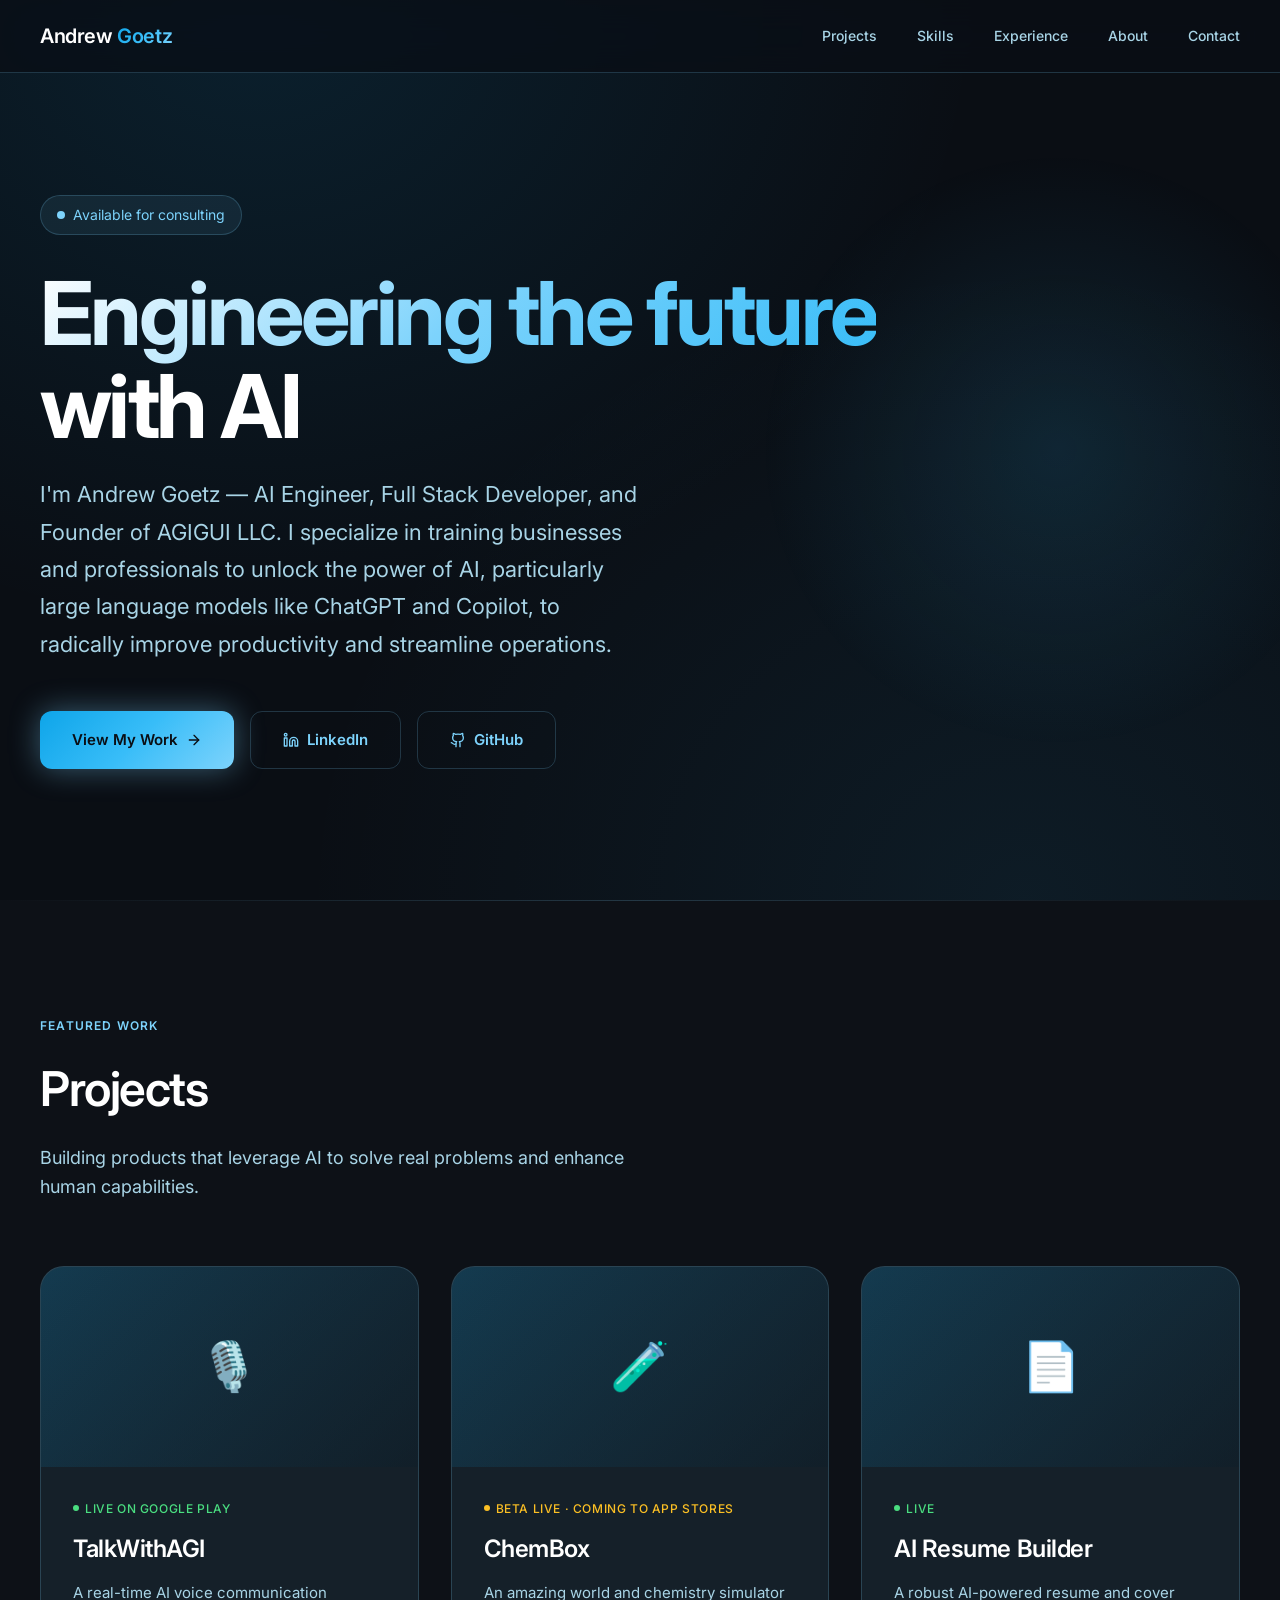
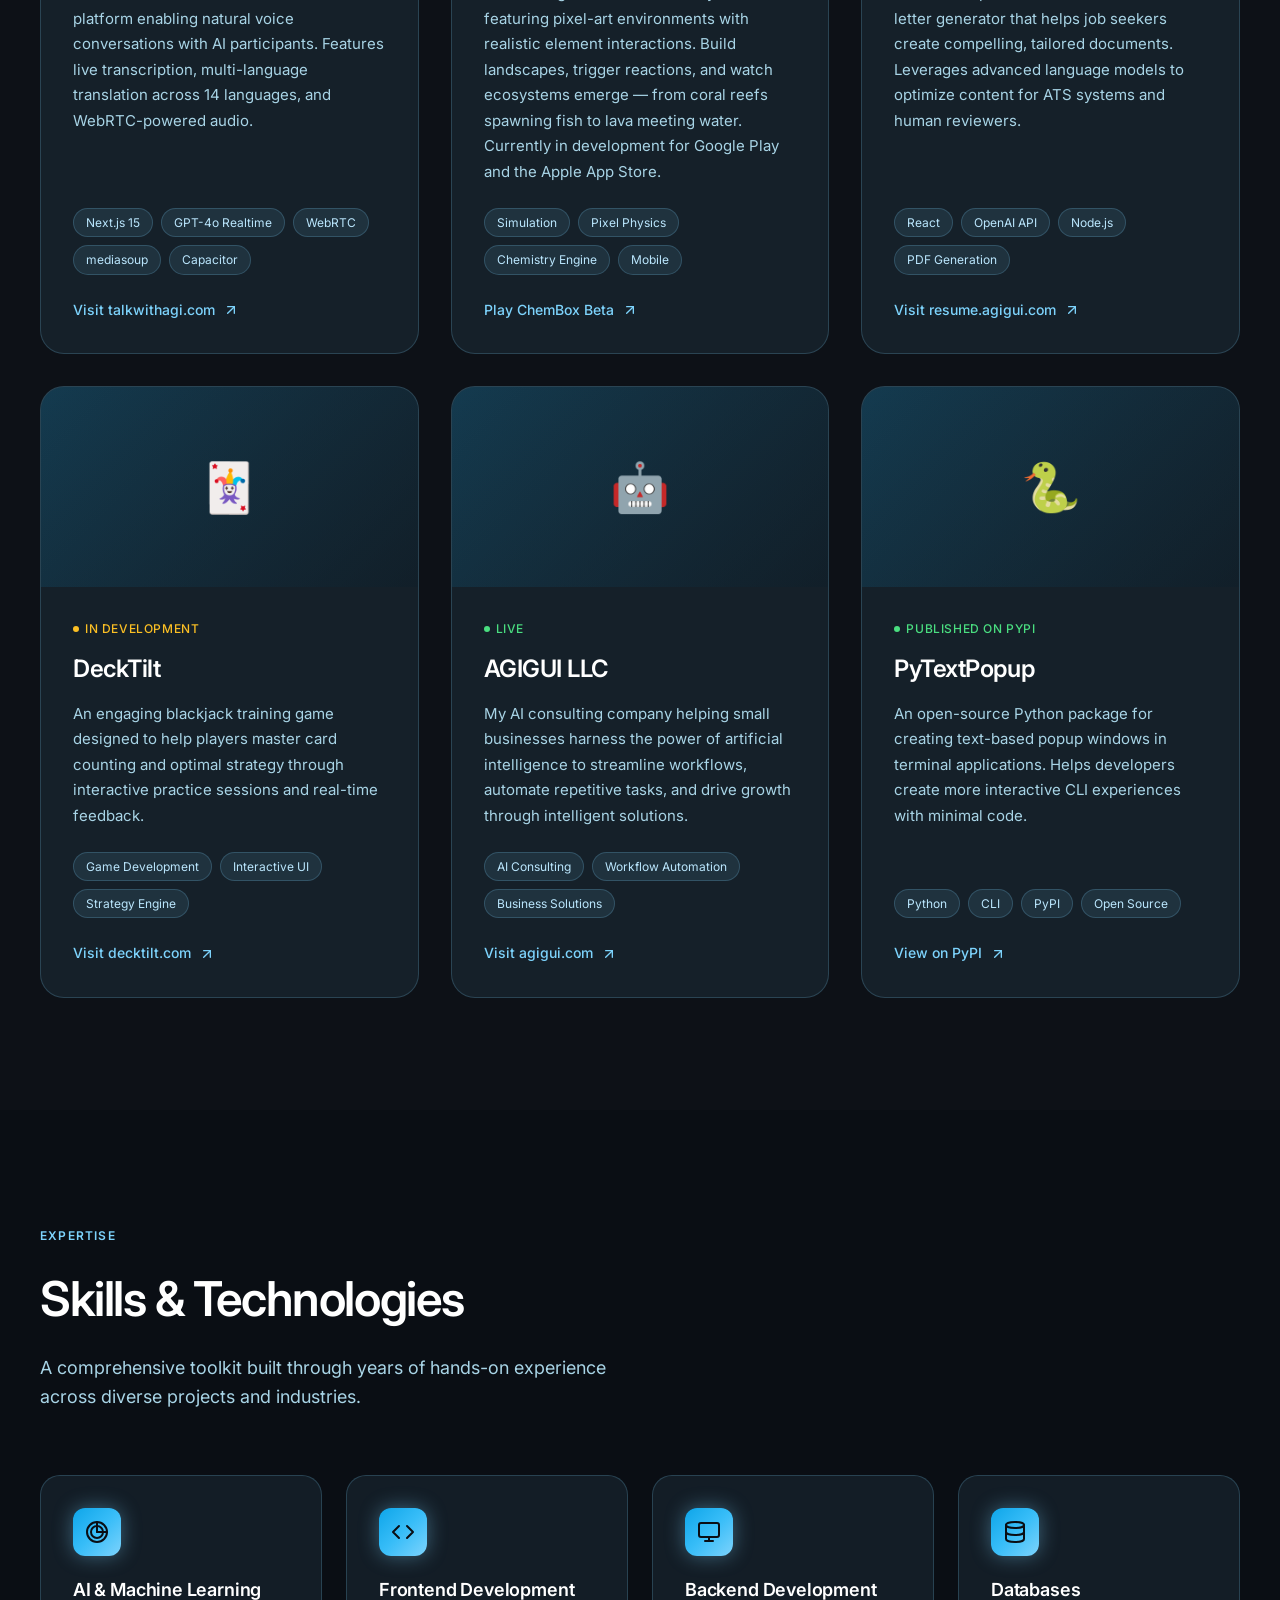
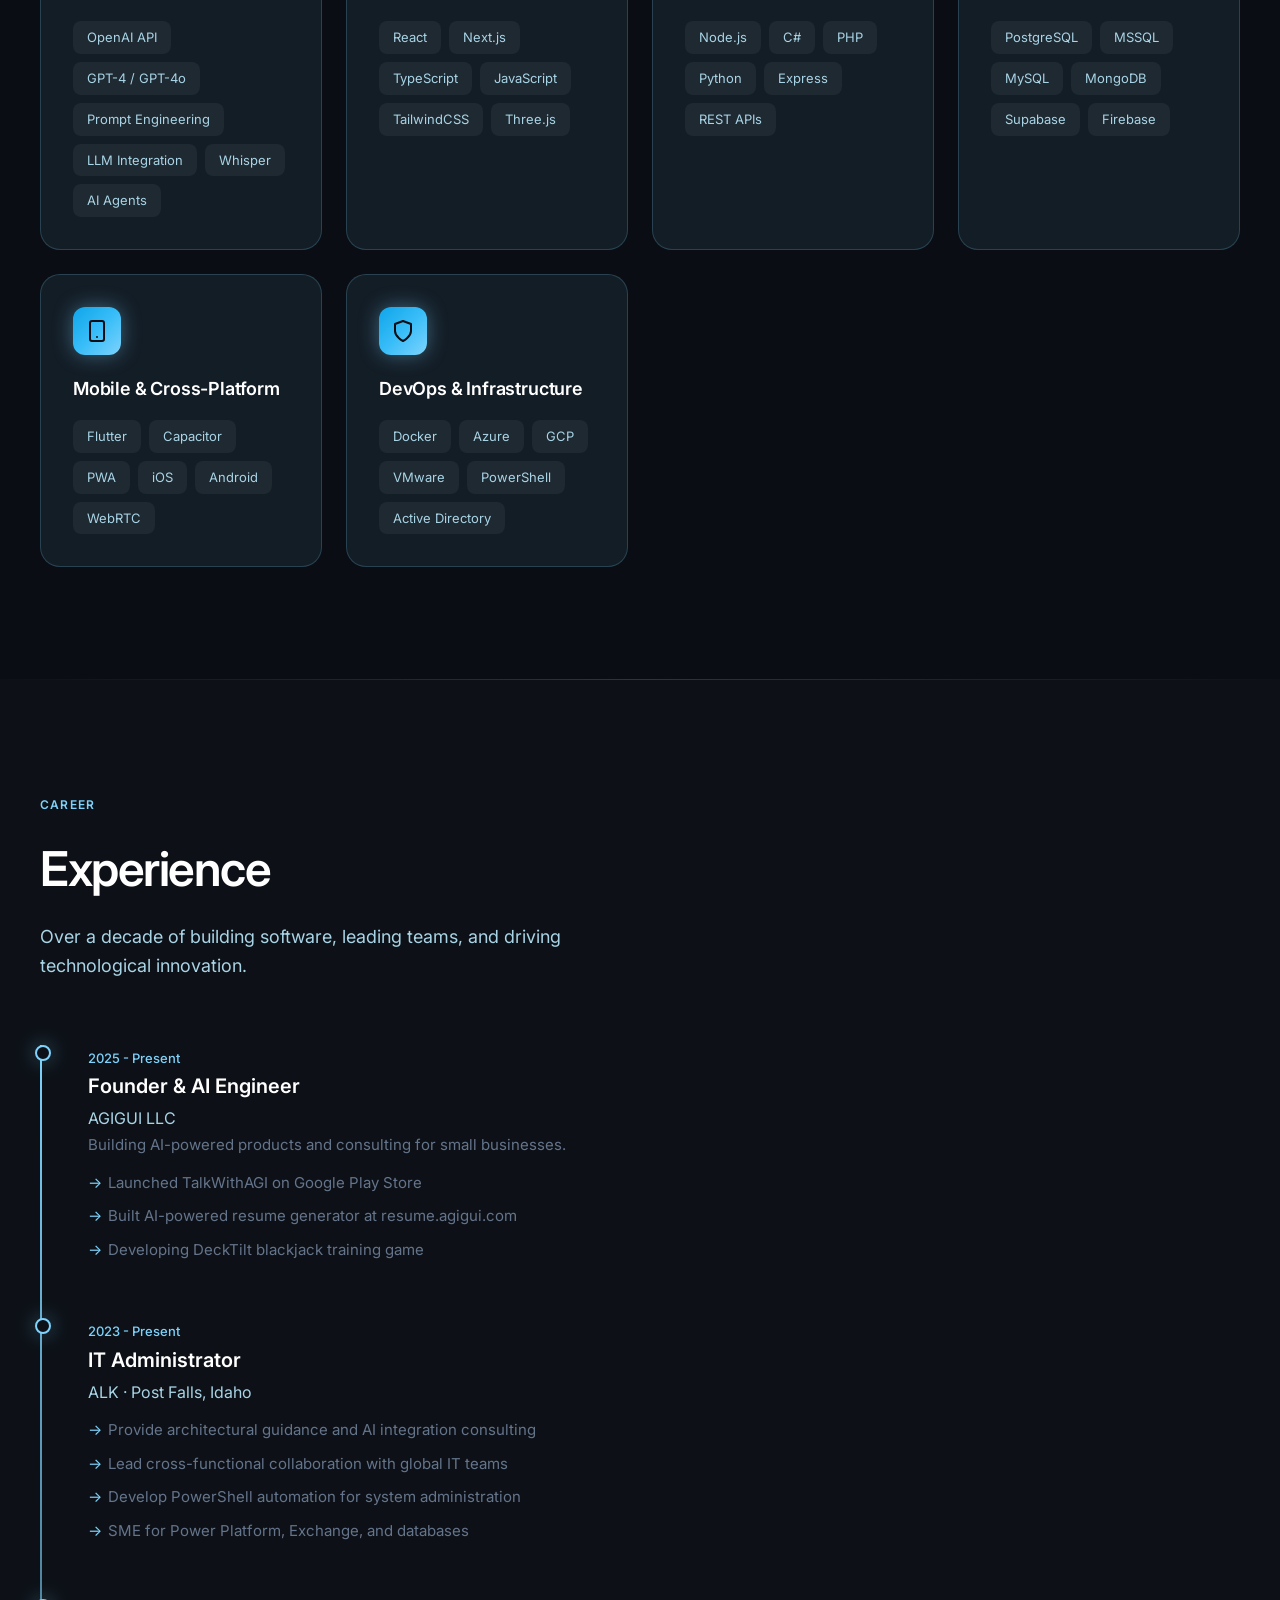
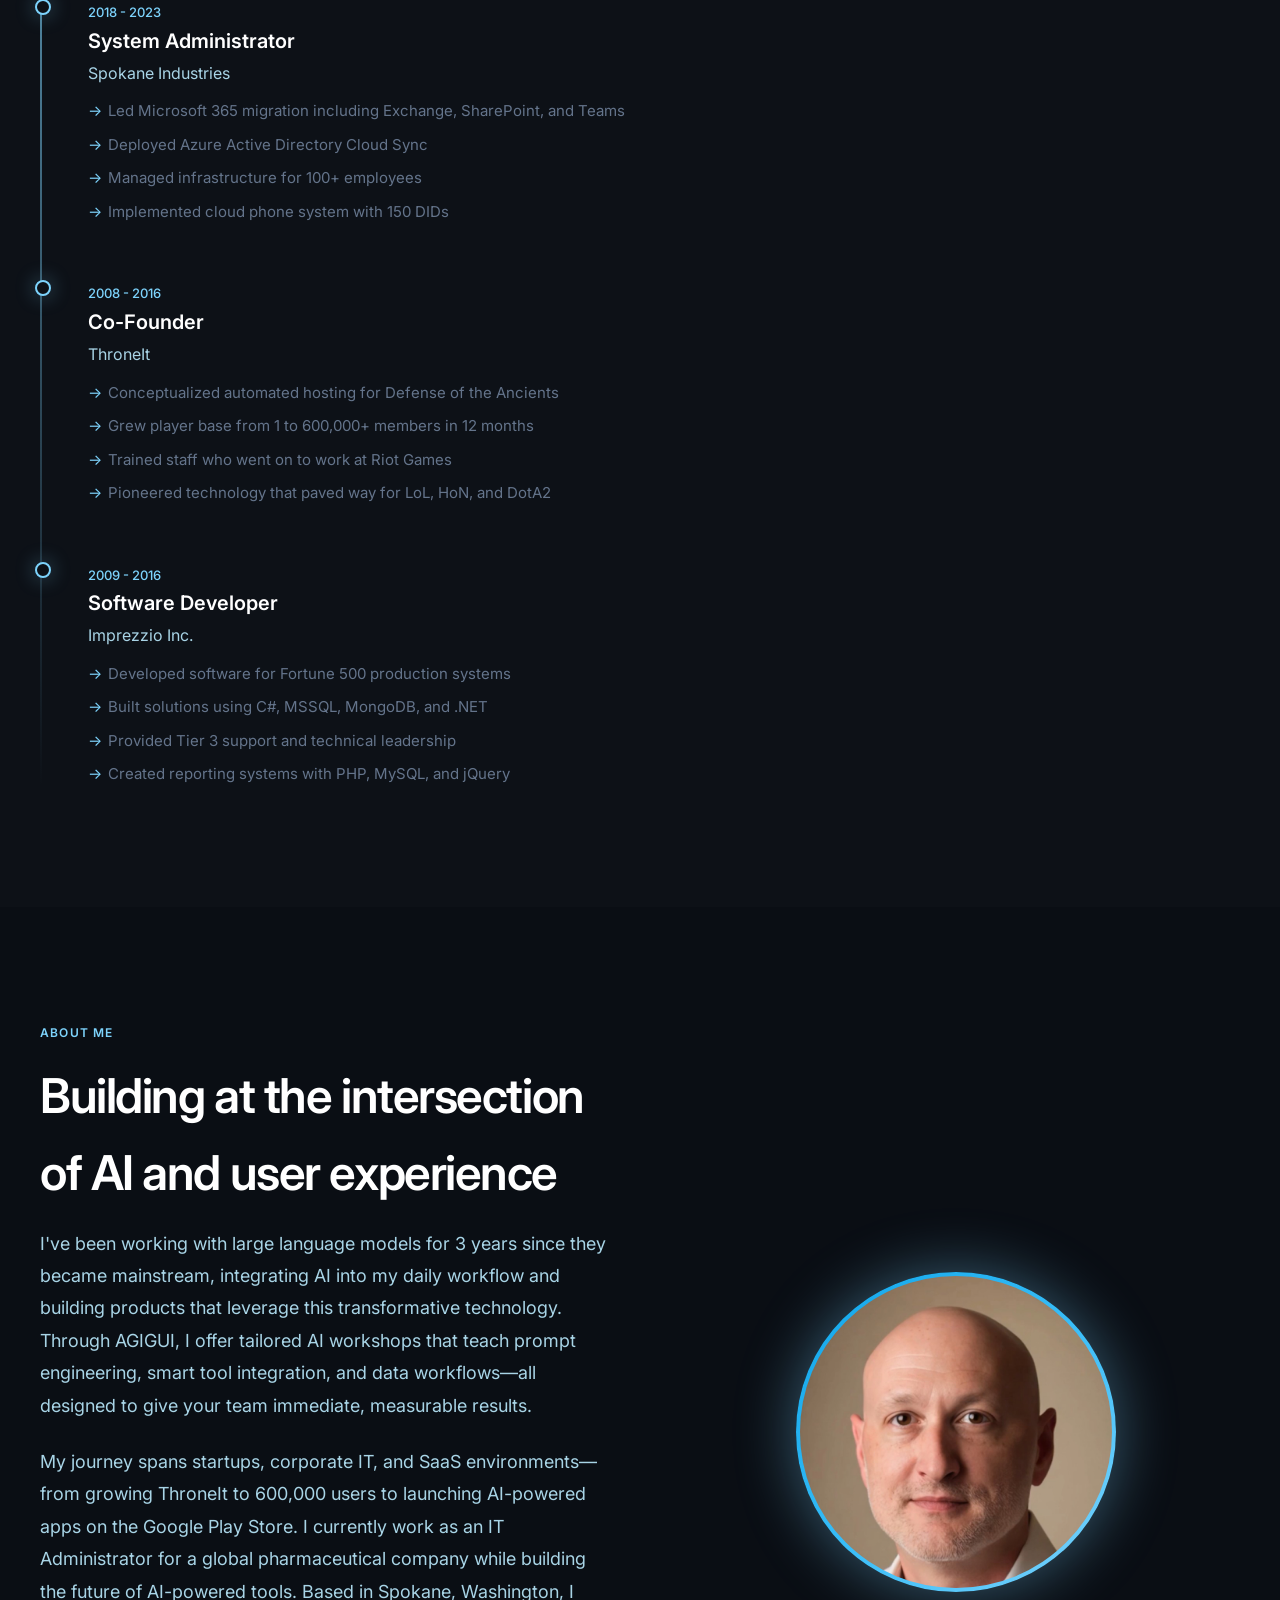
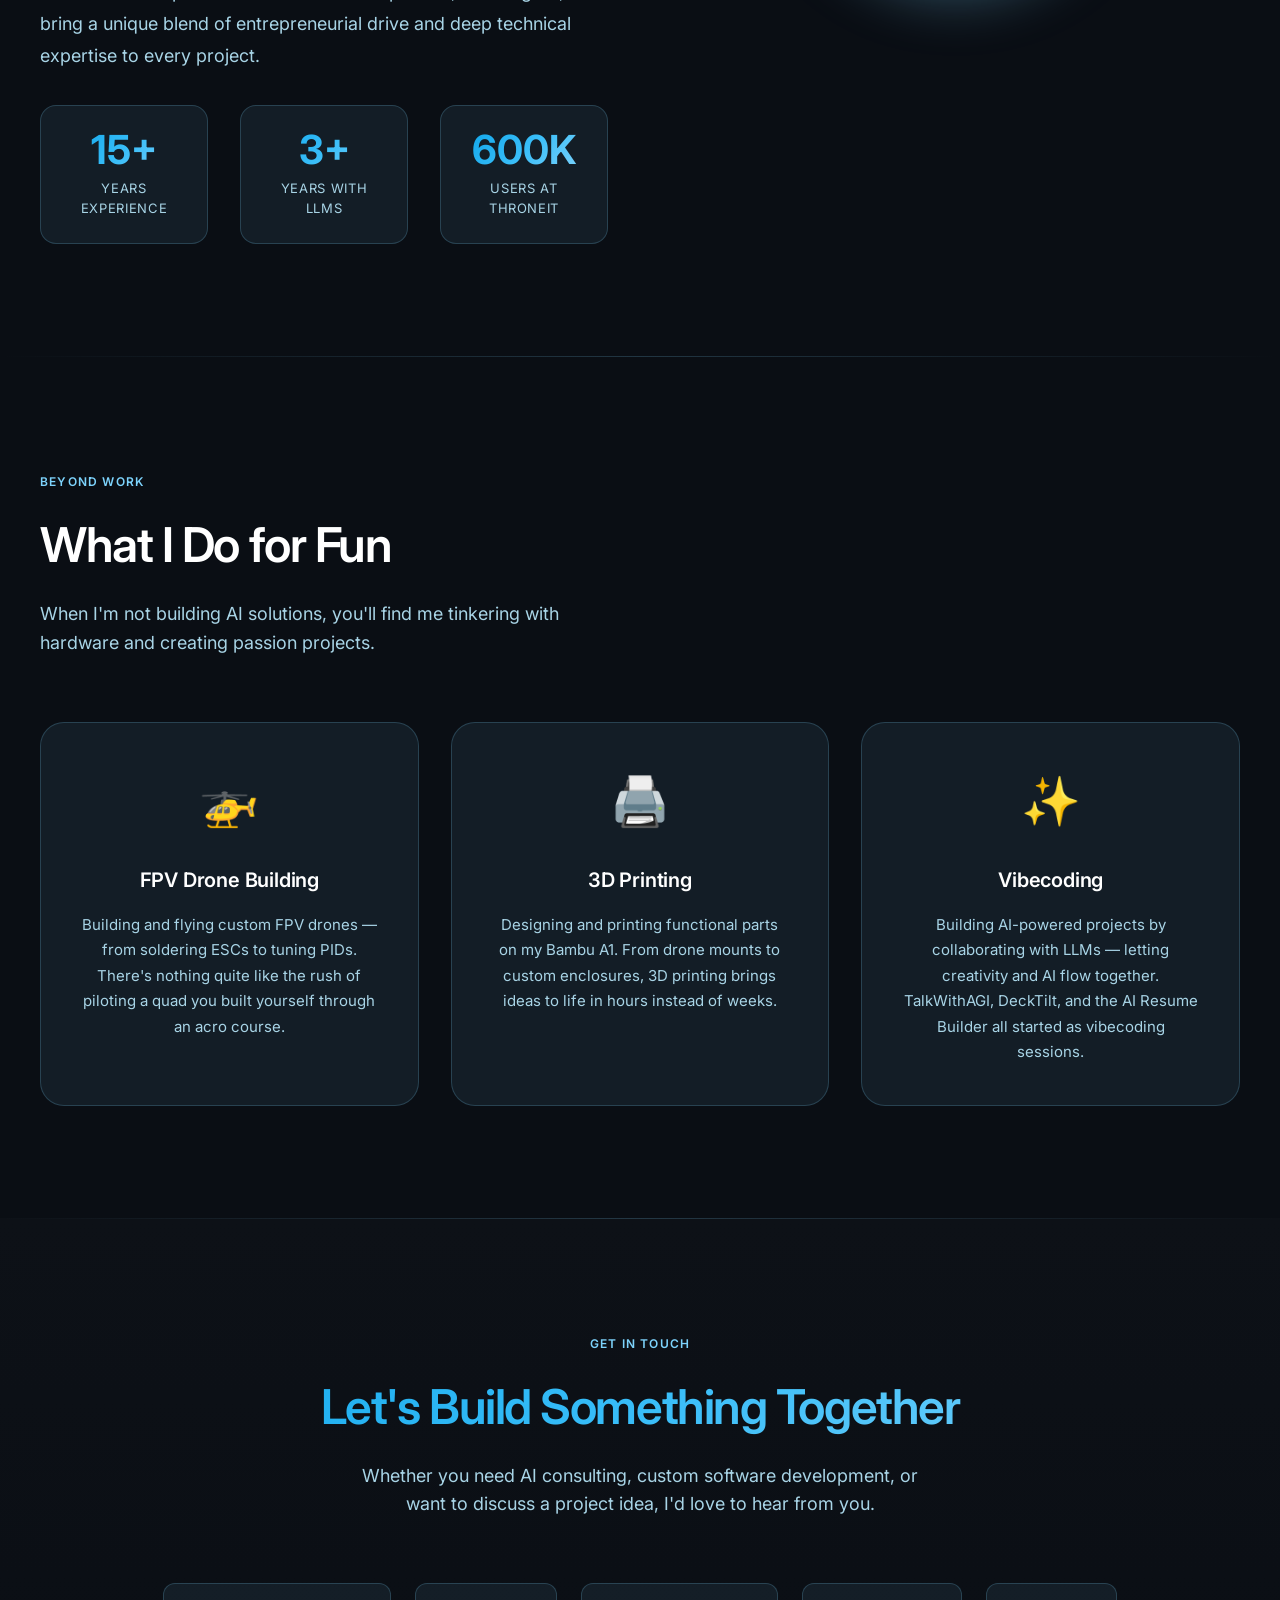
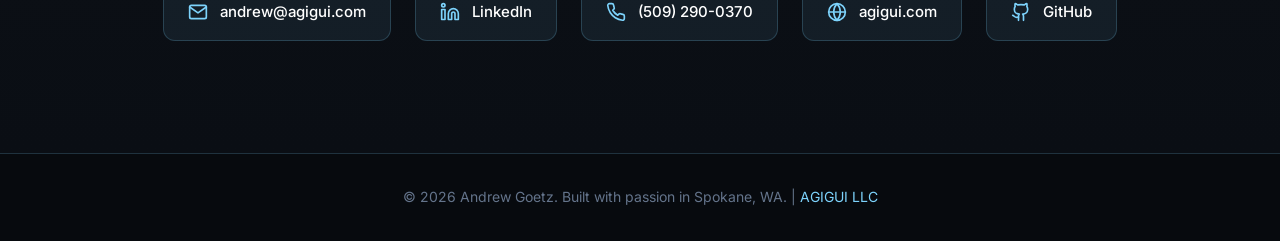
==== commit 61d32f1f: "Add ChemBox project card with details and link to beta version" ====
--- a/index.html
+++ b/index.html
@@ -1018,6 +1018,27 @@
                         </div>
                         <a href="https://talkwithagi.com" target="_blank" rel="noopener" class="project-link">
                             Visit talkwithagi.com
+                            <svg viewBox="0 0 24 24" fill="none" stroke="currentColor" stroke-width="2" stroke-linecap="round" stroke-linejoin="round"><line x1="7" y1="17" x2="17" y2="7"></line><polyline points="7 7 17 7 17 17"></polyline></svg>
+                        </a>
+                    </div>
+                </article>
+
+                <article class="project-card">
+                    <div class="project-image">
+                        <span class="project-icon">🧪</span>
+                    </div>
+                    <div class="project-content">
+                        <span class="project-status development">Beta Live &middot; Coming to App Stores</span>
+                        <h3>ChemBox</h3>
+                        <p>An amazing world and chemistry simulator featuring pixel-art environments with realistic element interactions. Build landscapes, trigger reactions, and watch ecosystems emerge — from coral reefs spawning fish to lava meeting water. Currently in development for Google Play and the Apple App Store.</p>
+                        <div class="project-tech">
+                            <span class="tech-tag">Simulation</span>
+                            <span class="tech-tag">Pixel Physics</span>
+                            <span class="tech-tag">Chemistry Engine</span>
+                            <span class="tech-tag">Mobile</span>
+                        </div>
+                        <a href="https://chembox.agigui.com/" target="_blank" rel="noopener" class="project-link">
+                            Play ChemBox Beta
                             <svg viewBox="0 0 24 24" fill="none" stroke="currentColor" stroke-width="2" stroke-linecap="round" stroke-linejoin="round"><line x1="7" y1="17" x2="17" y2="7"></line><polyline points="7 7 17 7 17 17"></polyline></svg>
                         </a>
                     </div>
